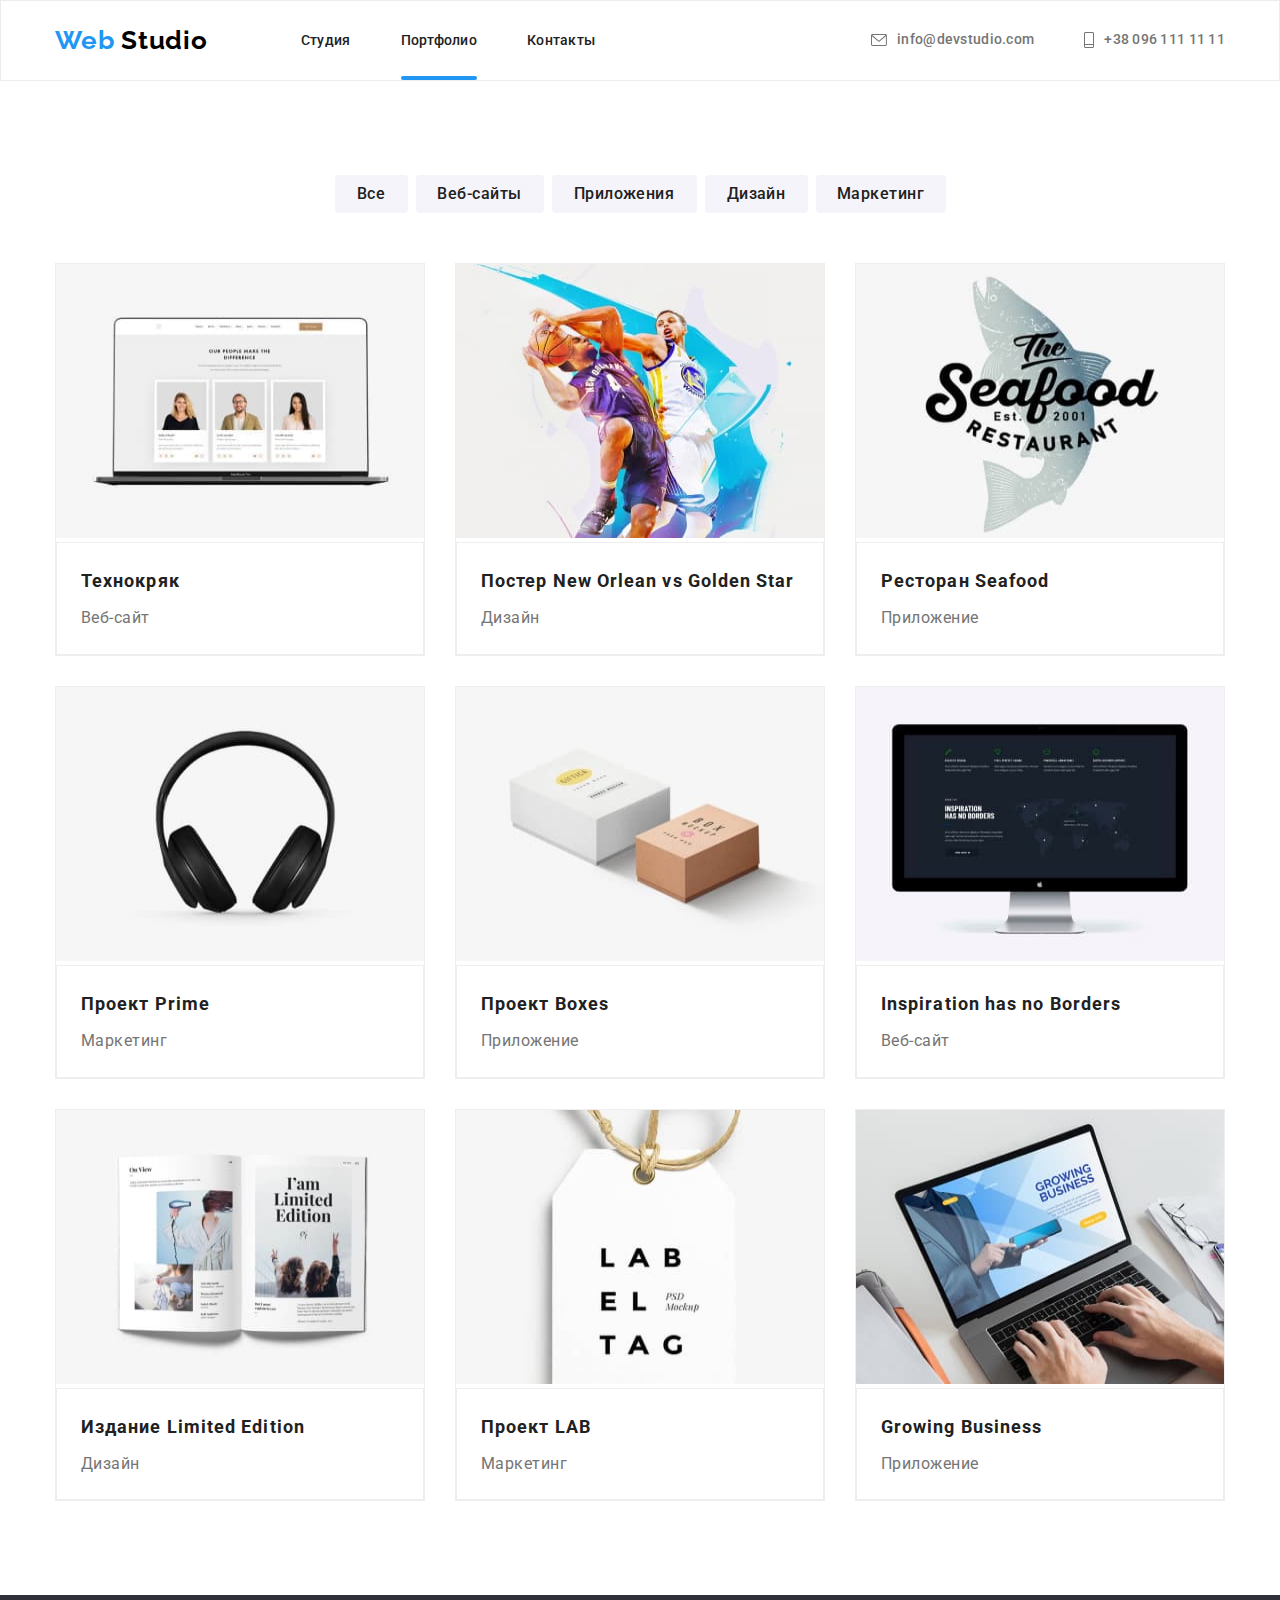
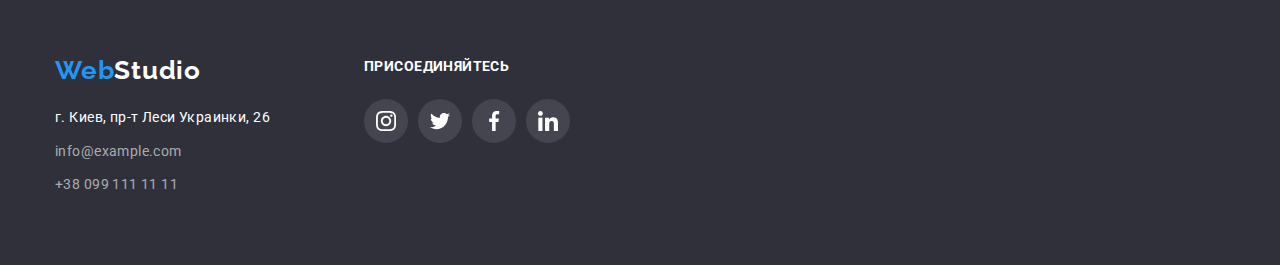
==== portfolio.html @ 7e15a4eb "work with sass" ====
<!DOCTYPE html>
<html lang="ru">

<head>
    <meta charset="UTF-8">
    <meta http-equiv="X-UA-Compatible" content="IE=edge">
    <meta name="viewport" content="width=device-width, initial-scale=1.0">
    <title>Document</title>
    <link rel="preconnect" href="https://fonts.googleapis.com">
    <link rel="preconnect" href="https://fonts.gstatic.com" crossorigin>
    <link
        href="https://fonts.googleapis.com/css2?family=Raleway:wght@700&family=Roboto:wght@400;500;700;900&display=swap"
        rel="stylesheet">
    <link rel="stylesheet" href="https://cdnjs.cloudflare.com/ajax/libs/modern-normalize/1.0.0/modern-normalize.min.css" />
        
    <link rel="stylesheet" href="./css/main.min.css">
    <link rel="stylesheet" href="./css/styles.css">
</head>

<body class="font">
    <header class="page-header page-header-portfolio">
        <div class="container page-header-container">
            <nav class="page-nav">
    
                <a class="link logo" href="index.html">Web <span class="logo-accent">Studio</span></a>
    
                <ul class="list menu ">
                    <li class="menu-item">
                        <a class="link menu-link" href="index.html">Студия</a>
                    </li>
                    <li class="menu-item">
                        <a class="link menu-link menu-link-hover" href="portfolio.html">Портфолио</a>
                    </li>
                    <li class="menu-item">
                        <a class="link menu-link" href="">Контакты</a>
                    </li>
                </ul>
    
            </nav>
    
            <ul class="list menu-address">
                <li class="menu-address-item">
                    <a class="link contact-item" href="mailto:info@devstudio.com"> <svg class="mail-icon" width="16"
                            height="12">
                            <use href="./images/sprite.svg#icon-envelope-hover"></use>
                        </svg> info@devstudio.com
    
                    </a>
                </li>
                <li>
                    <a class="link contact-item" href="tel:+380961111111"> <svg class="phone-icon" width="10" height="16">
                            <use href="./images/sprite.svg#icon-Vector"></use>
                        </svg>+38 096 111 11 11
    
                    </a>
                </li>
            </ul>
        </div>
    
    
    
    </header>
    <main>
        <section class="section-portfolio">
            <div class="container">
                <h1 hidden >Меню</h1>
                <ul class="list items-menu">
                
                    <li class="list-items-menu">
                        <button class="model-btn-portfolio button-portfolio-first" type="button">Все</button>
                    </li>
                    <li class="list-items-menu">
                        <button class="model-btn-portfolio button-portfolio-second" type="button">Веб-сайты</button>
                    </li>
                    <li class="list-items-menu">
                        <button class="model-btn-portfolio button-portfolio-third" type="button">Приложения</button>
                    </li>
                    <li class="list-items-menu">
                        <button class="model-btn-portfolio button-portfolio-forth" type="button">Дизайн</button>
                    </li>
                    <li class="list-items-menu">
                        <button class="model-btn-portfolio button-portfolio-fifth" type="button">Маркетинг</button>
                    </li>
                </ul>
                
                <h2 hidden>Все виды постеров</h2>
                <ul class="list items-menu-two">
                    <li class="items-menu-two-flex">
                        <a href="" class="items-menu-link-wrapper">
                            <div class="items-menu-flex-wrapper">
                                <img class="img-portfolio" src="./images/portfolio/poster-one.jpg" alt="ноутбук" width="370" height="274">
                                <p class="overlay">Ресурс пропонує комплексні пропозиції з різним рівнем функціоналу та сервісів. Все це дозволить
                                    відвідувачу отримати
                                    вичерпні відомості про компанію чи приватну особу.</p>
                            </div>
                        </a>
                        
                       
                        <div class="title-description">
                            <h3 class="title-item-portfolio" class="poster-title">Технокряк</h3>
                            <p class="description-poster">Веб-сайт</p>
                        </div>
                    </li>

                    <li class="items-menu-two-flex">
                        <a href="" class="items-menu-link-wrapper">
                            <div class="items-menu-flex-wrapper">
                                <img class="img-portfolio" src="./images/portfolio/poster-two.jpg" alt="два парня" width="370" height="274">
                                <p class="overlay">Ресурс пропонує комплексні пропозиції з різним рівнем функціоналу та сервісів. Все це дозволить
                                    відвідувачу отримати
                                    вичерпні відомості про компанію чи приватну особу.</p>
                            </div>
                        </a>
                        
                        <div class="title-description">
                            <h3 class="title-item-portfolio" class="poster-title" lang="en">Постер New Orlean vs Golden Star</h3>
                            <p class="description-poster">Дизайн</p>
                        </div>
                    </li>

                    <li class="items-menu-two-flex">
                        <a href="" class="items-menu-link-wrapper">
                            <div class="items-menu-flex-wrapper">
                                <img class="img-portfolio" src="./images/portfolio/poster-three.jpg" alt="логотип ресторана" width="370"
                                    height="274">
                                <p class="overlay">Ресурс пропонує комплексні пропозиції з різним рівнем функціоналу та сервісів. Все це дозволить
                                    відвідувачу отримати
                                    вичерпні відомості про компанію чи приватну особу.</p>
                            </div>
                        </a>
                        <div class="title-description">
                            <h3 class="title-item-portfolio" class="poster-title" lang="en">Ресторан Seafood</h3>
                            <p class="description-poster">Приложение</p>
                        </div>
                    </li>

                    <li class="items-menu-two-flex">
                        <a href="" class="items-menu-link-wrapper">
                            <div class="items-menu-flex-wrapper">
                                <img class="img-portfolio" src="./images/portfolio/poster-four.jpg" alt="наушники" width="370" height="274">
                                <p class="overlay">Ресурс пропонує комплексні пропозиції з різним рівнем функціоналу та сервісів. Все це дозволить
                                    відвідувачу отримати
                                    вичерпні відомості про компанію чи приватну особу.</p>
                            </div>
                        </a>
                        <div class="title-description">
                            <h3 class="title-item-portfolio" class="poster-title" lang="en">Проект Prime</h3>
                            <p class="description-poster">Маркетинг</p>
                        </div>
                    </li>

                    <li class="items-menu-two-flex">
                        <a href="" class="items-menu-link-wrapper">
                            <div class="items-menu-flex-wrapper">
                                <img class="img-portfolio" src="./images/portfolio/poster-five.jpg" alt="две коробки" width="370" height="274">
                                <p class="overlay">Ресурс пропонує комплексні пропозиції з різним рівнем функціоналу та сервісів. Все це дозволить
                                    відвідувачу отримати
                                    вичерпні відомості про компанію чи приватну особу.</p>
                            </div>
                        </a>
                        <div class="title-description">
                            <h3 class="title-item-portfolio" class="poster-title" lang="en">Проект Boxes</h3>
                            <p class="description-poster">Приложение</p>
                        </div>
                    </li>

                    <li class="items-menu-two-flex">
                        <a href="" class="items-menu-link-wrapper">
                            <div class="items-menu-flex-wrapper">
                                <img class="img-portfolio" src="./images/portfolio/poster-six.jpg" alt="компьютер" width="370" height="274">
                                <p class="overlay">Ресурс пропонує комплексні пропозиції з різним рівнем функціоналу та сервісів. Все це дозволить
                                    відвідувачу отримати
                                    вичерпні відомості про компанію чи приватну особу.</p>
                            </div>
                        </a>
                        <div class="title-description">
                            <h3 class="title-item-portfolio" class="poster-title" lang="en">Inspiration has no Borders</h3>
                            <p class="description-poster">Веб-сайт</p>
                        </div>
                    </li>

                    <li class="items-menu-two-flex">
                        <a href="" class="items-menu-link-wrapper">
                            <div class="items-menu-flex-wrapper">
                                <img class="img-portfolio" src="./images/portfolio/poster-seven.jpg" alt="журнал" width="370" height="274">
                                <p class="overlay">Ресурс пропонує комплексні пропозиції з різним рівнем функціоналу та сервісів. Все це дозволить
                                    відвідувачу отримати
                                    вичерпні відомості про компанію чи приватну особу.</p>
                            </div>
                        </a>
                        <div class="title-description">
                            <h3 class="title-item-portfolio" class="poster-title" lang="en">Издание Limited Edition</h3>
                            <p class="description-poster">Дизайн</p>
                        </div>
                    </li>

                    <li class="items-menu-two-flex">
                       <a href="" class="items-menu-link-wrapper">
                        <div class="items-menu-flex-wrapper">
                            <img class="img-portfolio" src="./images/portfolio/poster-eight.jpg" alt="бирка" width="370" height="274">
                            <p class="overlay">Ресурс пропонує комплексні пропозиції з різним рівнем функціоналу та сервісів. Все це дозволить
                                відвідувачу отримати вичерпні відомості про компанію чи приватну особу.</p>
                       </div>
                    </a>
                        <div class="title-description">
                            <h3 class="title-item-portfolio" class="poster-title" lang="en">Проект LAB</h3>
                            <p class="description-poster">Маркетинг</p>
                        </div>
                    </li>

                    <li class="items-menu-two-flex">
                        <a href="" class="items-menu-link-wrapper">
                            <div class="items-menu-flex-wrapper">
                                <img class="img-portfolio" src="./images/portfolio/poster-nine.jpg" alt="ноутбук на столе" width="370" height="274">
                                <p class="overlay">Ресурс пропонує комплексні пропозиції з різним рівнем функціоналу та сервісів. Все це дозволить
                                    відвідувачу отримати
                                    вичерпні відомості про компанію чи приватну особу.</p>
                            </div>
                        </a>
                        <div class="title-description">
                            <h3 class="title-item-portfolio" class="poster-title" lang="en">Growing Business</h3>
                            <p class="description-poster">Приложение</p>
                        </div>
                    </li>
                </ul>
            </div>
            
        </section>
        

        
    </main>
    <footer class="color">
        <div class="container container-footer">
            <div class="container-footer-list">
                <a class="link logo logo-footer" href="index.html">Web<span class="logo-accent-footer">Studio</span></a>
    
                <address>
                    <ul class="list">
    
                        <li class="list-footer">
                            <a class="link address" href="https://goo.gl/maps/79wJ6iFCeuB7EtHP7" target="_blank">г. Киев,
                                пр-т Леси
                                Украинки, 26</a>
                        </li>
                        <li class="list-footer">
                            <a class="link contact-phone-number" href="mailto:info@example.com">info@example.com</a>
                        </li>
                        <li class="list-footer">
                            <a class="link contact-phone-number" href="tel:+380991111111">+38 099 111 11 11</a>
                        </li>
                    </ul>
                </address>
            </div>
    
            <div class="container-footer-icons">
                <h3 class="footer-title">присоединяйтесь</h3>
                <ul class="footer-social-list list">
                    <li class="footer-social-item">
                        <a href="" class="footer-social-link">
                            <svg class="footer-social-icon" width="20" heith="20">
                                <use href="./images/sprite.svg#icon-instagram-2"></use>
                            </svg>
                        </a>
                    </li>
                    <li class="footer-social-item">
                        <a href="" class="footer-social-link">
                            <svg class="footer-social-icon" width="20" heith="20">
                                <use href="./images/sprite.svg#icon-twitter-1"></use>
                            </svg>
                        </a>
                    </li>
                    <li class="footer-social-item">
                        <a href="" class="footer-social-link">
                            <svg class="footer-social-icon" width="20" heith="20">
                                <use href="./images/sprite.svg#icon-facebook-1"></use>
                            </svg>
                        </a>
                    </li>
                    <li class="footer-social-item">
                        <a href="" class="footer-social-link">
                            <svg class="footer-social-icon" width="20" heith="20">
                                <use href="./images/sprite.svg#icon-linkedin-1"></use>
                            </svg>
                        </a>
                    </li>
                </ul>
            </div>
    
        </div>
    
    
    
    
    
    
    </footer>
    
</body>
</html>
---- css/main.min.css ----
.visually-hidden{position:absolute;width:1px;height:1px;margin:-1px;padding:0;overflow:hidden;border:0;clip:rect(0 0 0)}.list{list-style:none}.link{text-decoration:none}h1,h2,h3,h4,p{margin-top:0;margin-bottom:0}ul,ol{margin-bottom:0;margin-top:0;padding-left:0}button{cursor:pointer}.container{width:1200px;margin-left:auto;margin-right:auto;padding-left:15px;padding-right:15px}.model-btn{font-style:normal;font-weight:700;font-size:16px;line-height:30px;letter-spacing:0.06em;background:#2196F3;color:#FFFFFF;border-radius:4px;border:1px solid #2196F3;cursor:pointer;padding-left:32px;padding-right:32px;padding-top:10px;padding-bottom:10px;transition:background-color 250ms cubic-bezier(0.4, 0, 0.2, 1),color 250ms cubic-bezier(0.4, 0, 0.2, 1),box-shadow 0px 4px 4px rgba(0,0,0,0.15)}.model-btn:hover,.model-btn:focus{background-color:#188CE8;color:white;box-shadow:0px 4px 4px rgba(0,0,0,0.15);border-radius:4px}
/*# sourceMappingURL=main.min.css.map */
---- css/styles.css ----
/* header */

.font {
font-family: 'Roboto', sans-serif;
}

.page-header-container {
    display: flex;
    align-items: center;
    padding-top: 24px;
    padding-bottom: 24px;
}

.page-header-portfolio {
    border: 1px solid #ECECEC;
}

.page-nav {
    display: flex;
    align-items: center;
}

.menu {
    display: flex;
    align-items: center;
}

.menu-item:not(:last-child) {
    margin-right: 50px;
}



.logo {
    font-family: 'Raleway',sans-serif;
    font-style: normal;
    font-weight: 700;
    font-size: 26px;
    line-height: 1.19;
    letter-spacing: 0.03em;
    color: #2196F3;
    margin-right: 93px;
}

.logo-accent {
    
        font-style: normal;
        font-weight: 700;
        font-size: 26px;
        line-height: 1.19;
        letter-spacing: 0.03em;
        color: #000000;
}

.menu-link {
    position: relative;
        font-style: normal;
        font-weight: 500;
        font-size: 14px;
        line-height: 1.14;
        letter-spacing: 0.02em;
        color: #212121;
        transition: color 250ms cubic-bezier(0.4, 0, 0.2, 1);
        padding-top: 32px;
        padding-bottom: 32px;

}

.menu-link::after {
    position: absolute;
    opacity: 0;
    content: "";
    width: 100%;
    height: 4px;
    border-radius: 2px;
    bottom: 0;
    left: 0;
    background-color: #2196F3;
    transition: opacity 250ms cubic-bezier(0.4, 0, 0.2, 1);

}

.menu-link:hover,
.menu-link:focus {
    color: #2196F3;
}

.menu-link-hover::after {
    opacity: 1;
}



.contact-phone-number-header {
    
    font-family: 'Roboto';
        font-style: normal;
        font-weight: 500;
        font-size: 14px;
        line-height: 16px;
        letter-spacing: 0.02em;
        color: #757575;
}



.contact-item {
display: flex;
    align-items: center;
    font-style: normal;
    font-weight: 500;
    font-size: 14px;
    line-height: 1.14;
    letter-spacing: 0.02em;
    color: #757575;
    transition: color 250ms cubic-bezier(0.4, 0, 0.2, 1);
}

.contact-item:hover,
.contact-item:focus {
    color: #2196F3;
}

.menu-address {
    margin-left: auto;
    display: flex;
    align-items: center;  
 
}

.menu-address-item {
    display: flex;
}

.menu-address :not(:last-child) {
    margin-right: 50px;
}


.mail-icon {
    margin-right: 10px;
    fill: currentColor
}

.phone-icon {
    margin-right: 10px;
    fill: currentColor     
}

/* Modal window */

.backdrop {
    position: fixed;
    top: 0;
    left: 0;
    /* position: fixed;
    top: 50%;
    left: 50%; */
    z-index: 100;

    width: 100%;
    height: 100%;
    /* transform: translate(-50%, -50%); */
   

    background-color: rgba(0, 0, 0, 0.2);
    transition: opacity 250ms cubic-bezier(0.4, 0, 0.2, 1),
    visibility 250ms cubic-bezier(0.4, 0, 0.2, 1);
    
  
}

.backdrop.is-hidden {
    opacity: 0;
    pointer-events: none;
    visibility: hidden;
}

.modal {
    position: absolute;
    top: 50%;
    left: 50%;
    transform: translate(-50%, -50%);
    width: 528px;
    height: 581px;
    background-color: #FFFFFF;
    box-shadow: 0px 1px 3px rgba(0, 0, 0, 0.12), 0px 1px 1px rgba(0, 0, 0, 0.14), 0px 2px 1px rgba(0, 0, 0, 0.2);
    border-radius: 4px;
    padding: 40px;
}

.modal-close-btn {
    position: absolute;
    top: 8px;
    right: 8px;
    display: flex;
    justify-content: center;
    align-items: center;
    width: 30px;
    height: 30px;
    border-radius: 50%;
    background: transparent;
    border: 1px solid rgba(0, 0, 0, 0.1);
    padding: 0;
}



.modal-close-btn:hover .modal-close-btn-icon,
.modal-close-btn:focus .modal-close-btn-icon {
    fill: #2196F3;
}

.modal-close-btn-icon {
    transition: fill 250ms cubic-bezier(0.4, 0, 0.2, 1);
}

.modal-form {
    display: flex;
    flex-direction: column;
}

.modal-form-text {
    font-family: 'Roboto';
        font-style: normal;
        font-weight: 700;
        font-size: 20px;
        line-height: 1.1;
        text-align: center;
        letter-spacing: 0.03em;
        color: #212121;
        margin-bottom: 12px;
}

.modal-form-message {
    font-family: 'Roboto';
    font-style: normal;
    font-weight: 400;
    font-size: 12px;
    line-height: 1.1;
    letter-spacing: 0.01em;
    resize: none;
    width: 100%;
    height: 120px;
    padding-left: 16px;
    padding-top: 12px;
    border: 1px solid rgba(33, 33, 33, 0.2);
    border-radius: 4px;
    transition: opacity 250ms cubic-bezier(0.4, 0, 0.2, 1),
            visibility 250ms cubic-bezier(0.4, 0, 0.2, 1);
}

.modal-form-message:focus {
    outline: none;
    border-color: #2196F3;
}

.modal-form-message::placeholder {
    color: rgba(117, 117, 117, 0.5);
}

.modal-form-check-desc::before {
    display: block;
    width: 16px;
    height: 15px;
    content: "";
    /* background: #2196F3; */
    border-radius: 2px;
    cursor: pointer;
    margin-left: 12px;
    margin-right: 7px;
    outline: 1px solid rgba(33, 33, 33, 0.2);
        border-radius: 4px;
    
}

.modal-form-check:checked + .modal-form-check-desc::before {
    background-color:#2196F3;
    background-image: url(../images/icons/check.svg);
    background-repeat: no-repeat;
    background-position: center;
    background-size: 11px 8px;
    
}

.modal-form-check:focus + .modal-form-check-desc::before {
    outline: 1px solid rgba(33, 33, 33, 0.2);
    border-radius: 4px;
}
   

/* .visually-hidden {
    position: absolute;
    width: 1px;
    height: 1px;
    margin: -1px;
    padding: 0;
    overflow: hidden;
    border: 0;
    clip: rect(0 0 0);
} */

.modal-form-check-desc {
    display: flex;
    align-items: center;
    margin-bottom: 30px;

}


.modal-form-decs-policy {
    font-family: 'Roboto';
        font-style: normal;
        font-weight: 400;
        font-size: 14px;
        line-height: 24px;
        /* identical to box height, or 171% */
    
        letter-spacing: 0.03em;
    
        color: #757575;
}

.modal-form-desc-policy-link {
    font-family: 'Roboto';
        font-style: normal;
        font-weight: 400;
        font-size: 14px;
        line-height: 24px;
        /* identical to box height, or 171% */
    
        letter-spacing: 0.03em;
        color: #2196F3;
}

.modal-form-submit {
    width: 200px;
    height: 50px;
    font-family: 'Roboto';
    font-style: normal;
    font-weight: 700;
    font-size: 16px;
    line-height: 1.8;
    border: 0;
    background: #2196F3;
    box-shadow: 0px 4px 4px rgba(0, 0, 0, 0.15);
    border-radius: 4px;
    color: #FFFFFF;
}

.modal-form-input-desc {
    display: block;
    font-family: 'Roboto';
    font-style: normal;
    font-weight: 400;
    font-size: 12px;
    line-height: 1.1;
    letter-spacing: 0.01em;
    color: #757575;
    margin-bottom: 4px;
}

.modal-form-input {
    width: 100%;
    height: 40px;
    border: 1px solid rgba(33, 33, 33, 0.2);
    border-radius: 4px;
    padding: 14px;
    padding-left: 42px;
    color: #000000;
    transition: opacity 250ms cubic-bezier(0.4, 0, 0.2, 1),
            visibility 250ms cubic-bezier(0.4, 0, 0.2, 1);
    

}

.modal-form-input:focus {
    outline: none;
    border-color: #2196F3;
}

.modal-form-input-wrapper {
    display: block;
    position: relative;
}

.modal-form-icon {
    position: absolute;
    top: 50%;
    left: 12px;
    transform: translateY(-50%);
    fill: #212121;
}

.modal-form-input:focus + .modal-form-icon {
    fill: #2196F3;
    
}



.modal-form-field {
    margin-bottom: 10px;
}

.modal-form-submit {
    align-self: center;
    font-style: normal;
        font-weight: 700;
        font-size: 16px;
        line-height: 30px;
        letter-spacing: 0.06em;
        background: #2196F3;
    
        color: #FFFFFF;
        border-radius: 4px;
        border: 1px solid #2196F3;
        cursor: pointer;
        padding-left: 32px;
        padding-right: 32px;
        padding-top: 10px;
        padding-bottom: 10px;
        transition: background-color 250ms cubic-bezier(0.4, 0, 0.2, 1), color 250ms cubic-bezier(0.4, 0, 0.2, 1), box-shadow 0px 4px 4px rgba(0, 0, 0, 0.15);
}

.modal-form-submit:hover,
.modal-form-submit:focus {
    background-color: #188CE8;
    color: white;
    box-shadow: 0px 4px 4px rgba(0, 0, 0, 0.15);
    border-radius: 4px;
}



/* hero */

.hero-backgroung-color {
    background-color: #C4C4C4;
    padding-top: 200px;
    padding-bottom: 200px;
    max-width: 1600px;
    height: 600px;
    margin-left: auto;
    margin-right: auto;
    background-position: center;
    background-size: cover;
    background-image:linear-gradient(rgba(47, 48, 58, 0.4), rgba(47, 48, 58, 0.4)),
     url(../images/background/background-img.jpg);

    
   
}

.hero {
    text-align: center;
}

/* .model-btn {
    
        font-style: normal;
        font-weight: 700;
        font-size: 16px;
        line-height: 30px;
        letter-spacing: 0.06em;
        background: #2196F3;
    
        color: #FFFFFF;
        border-radius: 4px;
        border: 1px solid #2196F3;
        cursor: pointer;
        padding-left: 32px;
        padding-right: 32px;
        padding-top: 10px;
        padding-bottom: 10px;
        transition: background-color 250ms cubic-bezier(0.4, 0, 0.2, 1), color 250ms cubic-bezier(0.4, 0, 0.2, 1), box-shadow 0px 4px 4px rgba(0, 0, 0, 0.15);
        
    
       
}

.model-btn:hover,
.model-btn:focus {
background-color: #188CE8;
color: white;
box-shadow: 0px 4px 4px rgba(0, 0, 0, 0.15);
border-radius: 4px;

} */

.hero-title {
    
        font-style: normal;
        font-weight: 900;
        font-size: 44px;
        line-height: 1.36;
        /* or 136% */
    
        text-align: center;
        letter-spacing: 0.06em;
        text-transform: uppercase;
    
        color: #FFFFFF;
        width: 696px;
        height: 120px;
        margin-left: auto;
    
        margin-right: auto;
        margin-bottom: 30px;

}

/* section-one */

.advantages-section {
    padding-top: 94px;
    padding-bottom: 94px;
}

.advantages-title {
    
        font-style: normal;
        font-weight: 700;
        font-size: 14px;
        line-height: 1.14;
        letter-spacing: 0.03em;
        text-transform: uppercase;
    
        color: #212121;
        margin-bottom: 10px;
        
       
}

.advantages-text {
    
        font-style: normal;
        font-weight: 400;
        font-size: 14px;
        line-height: 1.71;
        /* or 171% */
    
        letter-spacing: 0.03em;
    
        color: #757575;
}

.advantages-main-list {
    display: flex;
    justify-content: space-between;

}

.advantages-list::before {
    
    justify-content: space-between;
    width: 270px;
    content: " ";
    display: block;
    background-color: #F5F4FA;
        ;
    height: 120px;
    background-repeat: no-repeat;
    background-position: center;
    margin-bottom: 30px;
    
    
     
}


.advantages-list:not(:last-child) {
    margin-right: 30px;
}

.icon-network::before {
    background-image: url(../images/icons/icon-network.svg);
    
}

.icon-clock::before {
    background-image: url(../images/icons/icon-clock.svg);
}

.icon-notebook::before {
    background-image: url(../images/icons/icon-notebook.svg);
}

.icon-astronaut::before {
    background-image: url(../images/icons/icon-astronaut.svg);
}



/* section-two */

.duties-section {
    padding-top: 0px;
    padding-bottom: 94px;
    
}

.section-main-title {

    font-style: normal;
    font-weight: 700;
    font-size: 36px;
    line-height: 1.16;
    text-align: center;
    letter-spacing: 0.03em;
    margin-bottom: 50px;

    color: #212121;
}

.duties-list {
    display: flex;
    justify-content: space-between;
}



.what-we-do {
    position: relative;
}


.what-we-do-overlay {
    position: absolute;
    bottom: 0%;
    display: flex;
    justify-content: center;
    align-items: center;
    /* padding-top: 27px;
    padding-left: 95px; */
    width: 370px;
    height: 70px;
    background-color: rgba(47, 48, 58, 0.8);
    font-size: 14px;
    line-height: 1.14;
    color: #FFFFFF;
    text-transform: uppercase;
    font-weight: 700;
}


/* section-three */

.team-section {
    background-color: #F5F4FA;
    padding-top: 94px;
    padding-bottom: 94px;
   
}

.team-title {
    
        font-style: normal;
        font-weight: 500;
        font-size: 16px;
        line-height: 1.18;
        /* identical to box height */
    
        text-align: center;
        letter-spacing: 0.03em;
    
        color: #212121;
        margin-bottom: 10px;
}

.job-title {
    
        font-style: normal;
        font-weight: 400;
        font-size: 16px;
        line-height: 1.18;
        /* identical to box height */
    
        text-align: center;
        letter-spacing: 0.03em;
    
        color: #757575;
        margin-bottom: 16px;
}

.team-list {
    display: flex;
    justify-content: space-between;
}

.team-description {
    padding-top: 30px;
    padding-bottom: 30px;
}

.team-list-shadow {
    box-shadow: 0px 1px 3px rgba(0, 0, 0, 0.12), 0px 1px 1px rgba(0, 0, 0, 0.14), 0px 2px 1px rgba(0, 0, 0, 0.2);
        border-radius: 0px 0px 4px 4px;
        background: #FFFFFF;
}

.social-list {
    display: flex;
    justify-content: center;
    gap: 10px;
}

.social-list-link {
    display: flex;
    justify-content: center;
    align-items: center;
    width: 44px;
    height: 44px;
    border-radius: 50%;
    background-color: #FFFFFF;
    transition: background-color 250ms cubic-bezier(0.4, 0, 0.2, 1);
}

.social-list-link:hover,
.social-list-link:focus {
    background-color: #2196F3;
}

.social-list-icon {
    fill: #AFB1B8;
}

.social-list-link:hover .social-list-icon,
.social-list-link:focus .social-list-icon {
    fill: #FFFFFF;
    
}



/* clients */

.clients-section {
    background-color: #FFFFFF;
    padding-top: 94px;
    padding-bottom: 94px;
}

.clients-list {
    display: flex;
    justify-content: center;
    gap: 30px;
}

.clients-list-link {
    display: flex;
    content: " ";
    justify-content: center;
    align-items: center;

    width: 170px;
    height: 92px;
    border: 1px solid #AFB1B8;
    border-radius: 4px;
    transition: border-color 250ms cubic-bezier(0.4, 0, 0.2, 1);

}

.clients-list-icon {
    fill: #AFB1B8;
    transition: fill 250ms cubic-bezier(0.4, 0, 0.2, 1);
}

.clients-list-link:hover,
.clients-list-link:focus {
    border-color: #2196F3;
}

 .clients-list-link:hover .clients-list-icon,
 .clients-list-link:focus .clients-list-icon {
    fill: #2196F3;
}





/* footer */

.address {

    font-style: normal;
    font-weight: 400;
    font-size: 14px;
    line-height: 1.71;
    /* or 171% */

    letter-spacing: 0.03em;

    color: #FFFFFF;
    
}

.footer-title {
    font-family: 'Roboto';
        font-style: normal;
        font-weight: 700;
        font-size: 14px;
        line-height: 1.71;
        letter-spacing: 0.03em;
        text-transform: uppercase;
        margin-bottom: 20px;
    
        color: #FFFFFF;
}

.container-footer-list {
    
    margin-right: 70px;
    /* padding-top: 60px;
    padding-bottom: 60px; */

}

.container-footer {
    display: flex;
}


.container-footer-icons {
  /* padding-top: 72px; 
  padding-bottom: 100px;  */

}

.footer-social-list {
    display: flex;
    justify-content: left;
    gap: 10px;
}

.footer-social-link {
    display: flex;
    justify-content: center;
    align-items: center;
    width: 44px;
    height: 44px;
    border-radius: 50%;
    background-color: rgba(255, 255, 255, 0.1);
    transition: background-color 250ms cubic-bezier(0.4, 0, 0.2, 1);
}

.footer-social-icon {
    fill: #FFFFFF;
}

.footer-social-link:hover,
.footer-social-link:focus {
    background-color: #2196F3;
}







/* портфолио */

.header-portfolio {
    margin-bottom: 0;
    border: 1px solid #ECECEC;
}

.items-menu {
    display: flex;
    justify-content: center;
    margin-bottom: 50px;


}

.list-items-menu:not(:last-child) {
    margin-right: 8px;
}
.list-items-menu {
    margin-left: 0;
    margin-right: 0;
   
}


.section-portfolio {
    padding-top: 94px;
    padding-bottom: 94px;

    margin-left: auto;
    margin-right: auto;
}

.items-menu-two {
    display: flex;
    flex-wrap: wrap;
    gap: 30px;
    

    
}

.items-menu-two-flex:nth-child(3n) {
   margin-right: 0;
    
} 



.items-menu-two-flex {
    display: block;
    width: 370px;
    border: 1px solid #EEEEEE;
    background: #FFFFFF;
    flex-basis: calc((100% - 60px) / 3);
    transition: box-shadow 250ms cubic-bezier(0.4, 0, 0.2, 1);
   
}

.items-menu-two-flex:hover,
.items-menu-two-flex:focus {
    box-shadow: 0px 1px 1px rgba(0, 0, 0, 0.12), 0px 4px 4px rgba(0, 0, 0, 0.06),
            1px 4px 6px rgba(0, 0, 0, 0.16);
}

.items-menu-link-wrapper:hover .overlay,
.items-menu-link-wrapper:focus .overlay {
    transform: translate(0, 0);
}

.overlay {
    position: absolute;
    top: 0;
    left: 0;
    width: 100%;
    overflow: auto;
    transform: translate(0, 100%);
    transition: transform 250ms cubic-bezier(0.4, 0, 0.2, 1);
    background-color:rgba(33, 150, 243, 0.9);
    font-family: 'Roboto';
        font-style: normal;
        font-weight: 400;
        font-size: 18px;
        line-height: 1.5;
        /* or 156% */
    
        letter-spacing: 0.03em;
    
        color: #FFFFFF;
        padding-left: 24px;
        padding-right: 24px;
        padding-top: 63px;
        padding-bottom: 63px;
}

.items-menu-flex-wrapper {
    position: relative;
    overflow: hidden;
}


.poster-title {

    font-family: 'Roboto';
        font-style: normal;
        font-weight: 700;
        font-size: 18px;
        line-height: 2;
        /* identical to box height, or 200% */
    
        letter-spacing: 0.06em;
    
        color: #212121;
}

.description-poster {

    font-family: 'Roboto';
        font-style: normal;
        font-weight: 400;
        font-size: 16px;
        line-height: 1.9;
        /* identical to box height, or 188% */
    
        letter-spacing: 0.03em;
        /* margin-bottom: 20px; */
    
        color: #757575;
        
}

.model-btn-portfolio {
    font-family: 'Roboto';
        font-style: normal;
        font-weight: 500;
        font-size: 16px;
        line-height: 1.62;
        /* identical to box height, or 162% */
    
        text-align: center;
        letter-spacing: 0.03em;
    
        color: #212121;;
        border-radius: 4px;
        border-color: #F5F4FA;
    transition: background-color 250ms cubic-bezier(0.4, 0, 0.2, 1),
        color 250ms cubic-bezier(0.4, 0, 0.2, 1),
        box-shadow 250ms cubic-bezier(0.4, 0, 0.2, 1);
}

.button-portfolio-first {
    width: 73px;
    height: 38px;
    background: #F5F4FA;
    border: 0px;
     /* box-shadow: 0px 3px 1px rgba(0, 0, 0, 0.1), 0px 1px 2px rgba(0, 0, 0, 0.08), 0px 2px 2px rgba(0, 0, 0, 0.12); */
     border-radius: 4px;
    
}

.button-portfolio-second {
    width: 128px;
    height: 38px;
    background: #F5F4FA;
    border-radius: 4px;
    border: 0px;
}

.button-portfolio-third {
    width: 145px;
    height: 38px;
    background: #F5F4FA;
    border-radius: 4px;
    border: 0px;
}

.button-portfolio-forth {
    width: 103px;
    height: 38px;
    background: #F5F4FA;
    border-radius: 4px;
    border: 0px;
}

.button-portfolio-fifth {
    width: 130px;
    height: 38px;
    background: #F5F4FA;
    border-radius: 4px;
    border: 0px;
}

.model-btn-portfolio:hover,
.model-btn-portfolio:focus {
    background-color: #2196F3;
    color: #FFFFFF;
    box-shadow: 0px 3px 1px rgba(0, 0, 0, 0.1), 0px 1px 2px rgba(0, 0, 0, 0.08), 0px 2px 2px rgba(0, 0, 0, 0.12);
}
    


.color {
    background-color: #2F303A;
    padding-top: 60px;
    padding-bottom: 60px;
   
}

/* .img-portfolio {
    flex-basis: auto;
    /* margin-bottom: 20px; */


.title-item-portfolio {
    font-family: 'Roboto';
        font-style: normal;
        font-weight: 700;
        font-size: 18px;
        line-height: 2;
        /* identical to box height, or 200% */
    
        letter-spacing: 0.06em;
        margin-bottom: 4px;
    
        color: #212121;
    
}

.title-description {
    padding-left: 24px;
    padding-right: 24px;
    padding-top: 20px;
    padding-bottom: 20px;
    border: 1px solid #EEEEEE;
    
   
}


.logo-accent-footer {
    color: #FFFFFF;
    font-style: normal;
        font-weight: 700;
        font-size: 26px;
        line-height: 1.19;
        
    
        letter-spacing: 0.03em;
}



.list-footer {
    margin-bottom: 9px;



}

.logo-footer {
    margin-bottom: 20px;
    display: flex;
}

.footer-social-link {
    transition: background-color 250ms cubic-bezier(0.4, 0, 0.2, 1);
}


.contact-phone-number {
    font-family: 'Roboto';
        font-style: normal;
        font-weight: 400;
        font-size: 14px;
        line-height: 24px;
        /* or 171% */
    
        letter-spacing: 0.03em;
    
        color: rgba(255, 255, 255, 0.6);
}
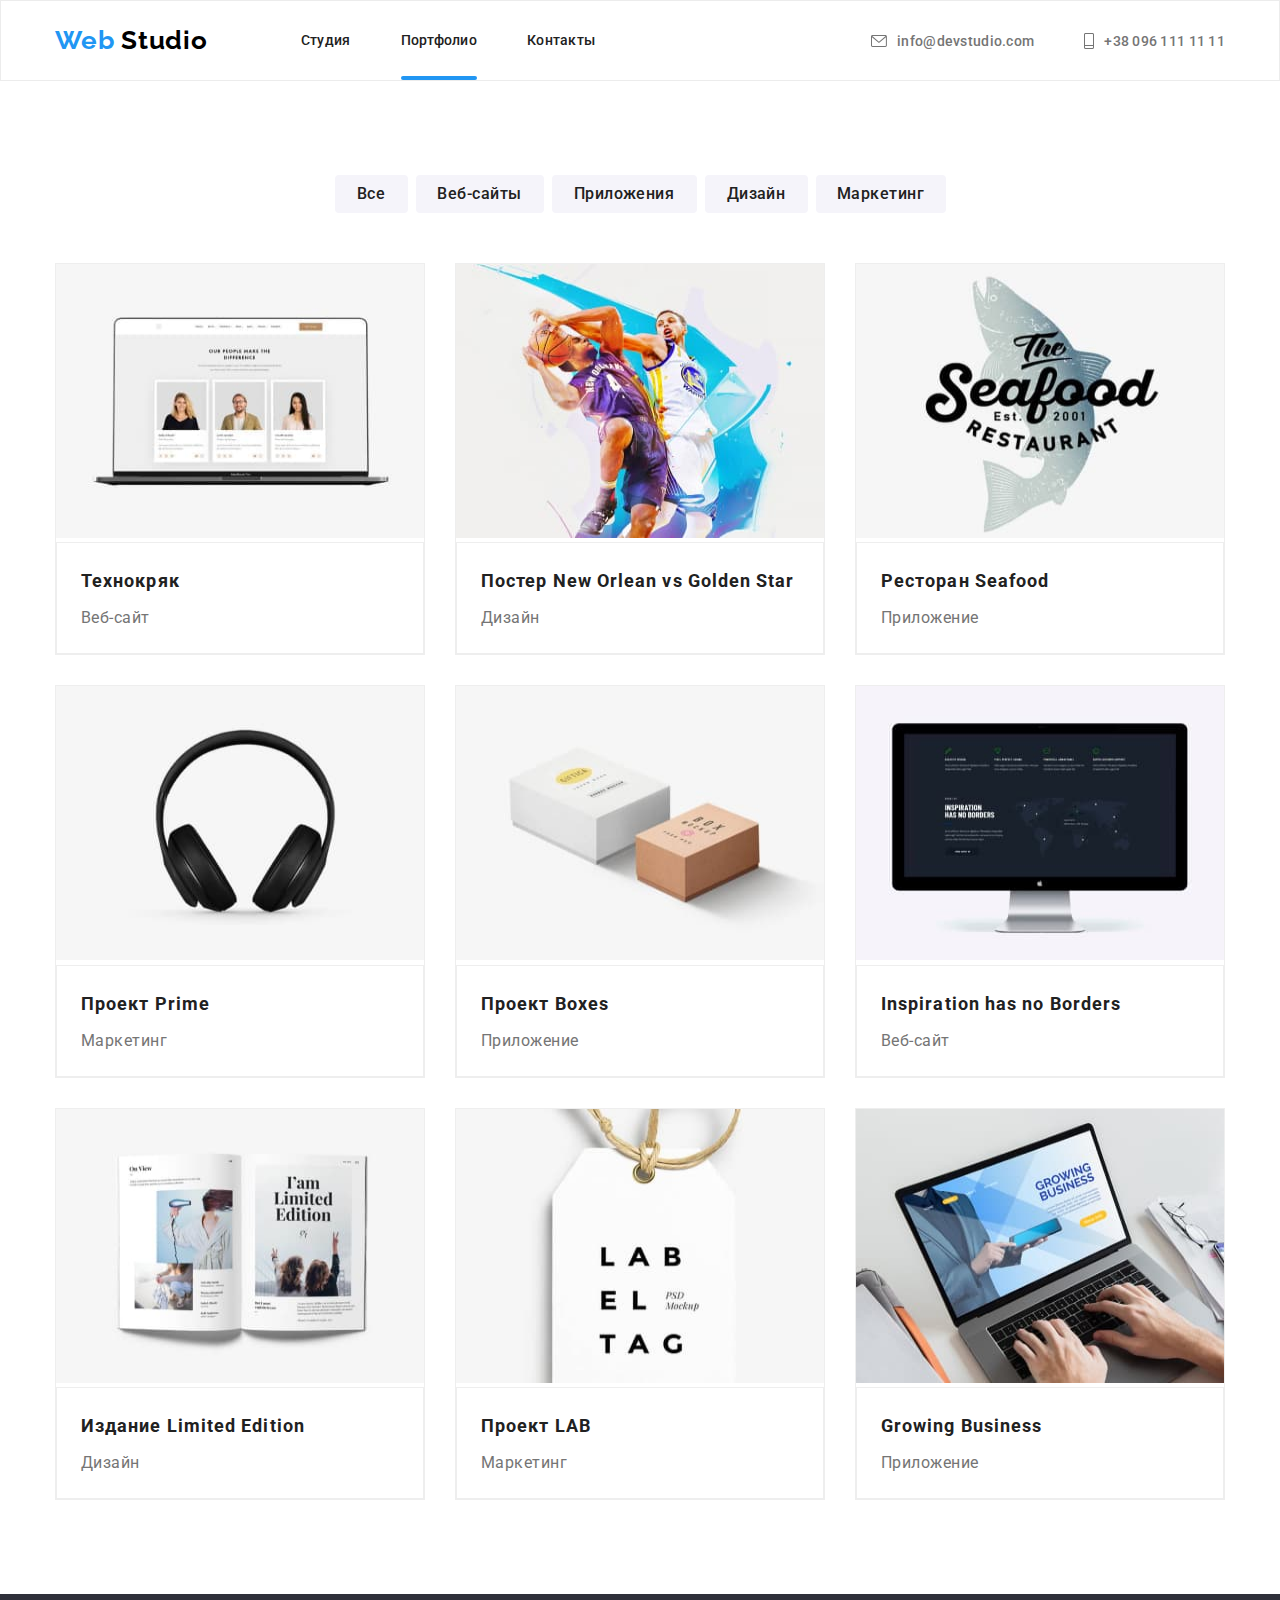
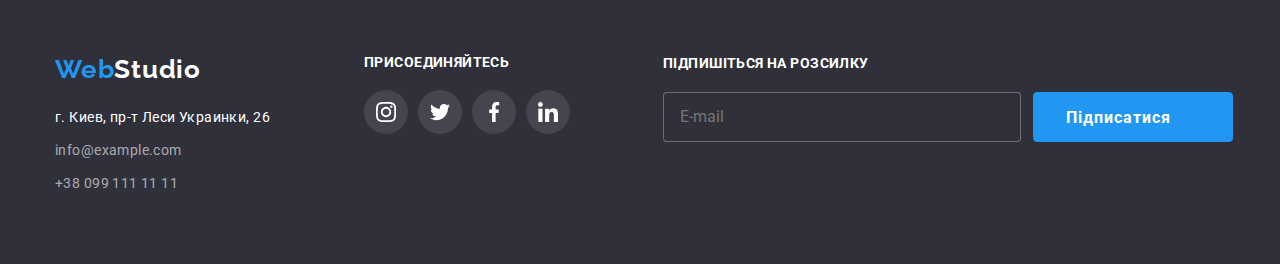
==== commit 8eaef4b3: "final-version" ====
--- a/portfolio.html
+++ b/portfolio.html
@@ -14,7 +14,6 @@
     <link rel="stylesheet" href="https://cdnjs.cloudflare.com/ajax/libs/modern-normalize/1.0.0/modern-normalize.min.css" />
         
     <link rel="stylesheet" href="./css/main.min.css">
-    <link rel="stylesheet" href="./css/styles.css">
 </head>
 
 <body class="font">
@@ -25,22 +24,22 @@
                 <a class="link logo" href="index.html">Web <span class="logo-accent">Studio</span></a>
     
                 <ul class="list menu ">
-                    <li class="menu-item">
-                        <a class="link menu-link" href="index.html">Студия</a>
-                    </li>
-                    <li class="menu-item">
-                        <a class="link menu-link menu-link-hover" href="portfolio.html">Портфолио</a>
-                    </li>
-                    <li class="menu-item">
-                        <a class="link menu-link" href="">Контакты</a>
+                    <li class="menu__item">
+                        <a class="link menu__link" href="index.html">Студия</a>
+                    </li>
+                    <li class="menu__item">
+                        <a class="link menu__link menu__link_hover" href="portfolio.html">Портфолио</a>
+                    </li>
+                    <li class="menu__item">
+                        <a class="link menu__link" href="">Контакты</a>
                     </li>
                 </ul>
     
             </nav>
     
             <ul class="list menu-address">
-                <li class="menu-address-item">
-                    <a class="link contact-item" href="mailto:info@devstudio.com"> <svg class="mail-icon" width="16"
+                <li class="menu-address__item">
+                    <a class="link menu-address__link" href="mailto:info@devstudio.com"> <svg class="mail-icon" width="16"
                             height="12">
                             <use href="./images/sprite.svg#icon-envelope-hover"></use>
                         </svg> info@devstudio.com
@@ -48,7 +47,7 @@
                     </a>
                 </li>
                 <li>
-                    <a class="link contact-item" href="tel:+380961111111"> <svg class="phone-icon" width="10" height="16">
+                    <a class="link menu-address__link" href="tel:+380961111111"> <svg class="phone-icon" width="10" height="16">
                             <use href="./images/sprite.svg#icon-Vector"></use>
                         </svg>+38 096 111 11 11
     
@@ -61,34 +60,34 @@
     
     </header>
     <main>
-        <section class="section-portfolio">
+        <section class="page-portfolio">
             <div class="container">
                 <h1 hidden >Меню</h1>
-                <ul class="list items-menu">
+                <ul class="list portfolio-list">
                 
-                    <li class="list-items-menu">
-                        <button class="model-btn-portfolio button-portfolio-first" type="button">Все</button>
-                    </li>
-                    <li class="list-items-menu">
-                        <button class="model-btn-portfolio button-portfolio-second" type="button">Веб-сайты</button>
-                    </li>
-                    <li class="list-items-menu">
-                        <button class="model-btn-portfolio button-portfolio-third" type="button">Приложения</button>
-                    </li>
-                    <li class="list-items-menu">
-                        <button class="model-btn-portfolio button-portfolio-forth" type="button">Дизайн</button>
-                    </li>
-                    <li class="list-items-menu">
-                        <button class="model-btn-portfolio button-portfolio-fifth" type="button">Маркетинг</button>
+                    <li class="portfolio-list__item">
+                        <button class="portfolio-list__btn button-portfolio-first" type="button">Все</button>
+                    </li>
+                    <li class="portfolio-list__item">
+                        <button class="portfolio-list__btn button-portfolio-second" type="button">Веб-сайты</button>
+                    </li>
+                    <li class="portfolio-list__item">
+                        <button class="portfolio-list__btn button-portfolio-third" type="button">Приложения</button>
+                    </li>
+                    <li class="portfolio-list__item">
+                        <button class="portfolio-list__btn button-portfolio-forth" type="button">Дизайн</button>
+                    </li>
+                    <li class="portfolio-list__item">
+                        <button class="portfolio-list__btn button-portfolio-fifth" type="button">Маркетинг</button>
                     </li>
                 </ul>
                 
                 <h2 hidden>Все виды постеров</h2>
-                <ul class="list items-menu-two">
-                    <li class="items-menu-two-flex">
-                        <a href="" class="items-menu-link-wrapper">
-                            <div class="items-menu-flex-wrapper">
-                                <img class="img-portfolio" src="./images/portfolio/poster-one.jpg" alt="ноутбук" width="370" height="274">
+                <ul class="list portfolio-secondary-list">
+                    <li class="portfolio-secondary-list__item">
+                        <a href="" class="portfolio-secondary-list__link">
+                            <div class="items-menu-flex-wrapper">
+                                <img src="./images/portfolio/poster-one.jpg" alt="ноутбук" width="370" height="274">
                                 <p class="overlay">Ресурс пропонує комплексні пропозиції з різним рівнем функціоналу та сервісів. Все це дозволить
                                     відвідувачу отримати
                                     вичерпні відомості про компанію чи приватну особу.</p>
@@ -97,15 +96,15 @@
                         
                        
                         <div class="title-description">
-                            <h3 class="title-item-portfolio" class="poster-title">Технокряк</h3>
-                            <p class="description-poster">Веб-сайт</p>
-                        </div>
-                    </li>
-
-                    <li class="items-menu-two-flex">
-                        <a href="" class="items-menu-link-wrapper">
-                            <div class="items-menu-flex-wrapper">
-                                <img class="img-portfolio" src="./images/portfolio/poster-two.jpg" alt="два парня" width="370" height="274">
+                            <h3 class="portfolio-secondary-list__title" class="poster-title">Технокряк</h3>
+                            <p class="portfolio-secondary-list__desc">Веб-сайт</p>
+                        </div>
+                    </li>
+
+                    <li class="portfolio-secondary-list__item">
+                        <a href="" class="portfolio-secondary-list__link">
+                            <div class="items-menu-flex-wrapper">
+                                <img src="./images/portfolio/poster-two.jpg" alt="два парня" width="370" height="274">
                                 <p class="overlay">Ресурс пропонує комплексні пропозиції з різним рівнем функціоналу та сервісів. Все це дозволить
                                     відвідувачу отримати
                                     вичерпні відомості про компанію чи приватну особу.</p>
@@ -113,15 +112,15 @@
                         </a>
                         
                         <div class="title-description">
-                            <h3 class="title-item-portfolio" class="poster-title" lang="en">Постер New Orlean vs Golden Star</h3>
-                            <p class="description-poster">Дизайн</p>
-                        </div>
-                    </li>
-
-                    <li class="items-menu-two-flex">
-                        <a href="" class="items-menu-link-wrapper">
-                            <div class="items-menu-flex-wrapper">
-                                <img class="img-portfolio" src="./images/portfolio/poster-three.jpg" alt="логотип ресторана" width="370"
+                            <h3 class="portfolio-secondary-list__title" class="poster-title" lang="en">Постер New Orlean vs Golden Star</h3>
+                            <p class="portfolio-secondary-list__desc">Дизайн</p>
+                        </div>
+                    </li>
+
+                    <li class="portfolio-secondary-list__item">
+                        <a href="" class="portfolio-secondary-list__link">
+                            <div class="items-menu-flex-wrapper">
+                                <img src="./images/portfolio/poster-three.jpg" alt="логотип ресторана" width="370"
                                     height="274">
                                 <p class="overlay">Ресурс пропонує комплексні пропозиції з різним рівнем функціоналу та сервісів. Все це дозволить
                                     відвідувачу отримати
@@ -129,97 +128,97 @@
                             </div>
                         </a>
                         <div class="title-description">
-                            <h3 class="title-item-portfolio" class="poster-title" lang="en">Ресторан Seafood</h3>
-                            <p class="description-poster">Приложение</p>
-                        </div>
-                    </li>
-
-                    <li class="items-menu-two-flex">
-                        <a href="" class="items-menu-link-wrapper">
-                            <div class="items-menu-flex-wrapper">
-                                <img class="img-portfolio" src="./images/portfolio/poster-four.jpg" alt="наушники" width="370" height="274">
-                                <p class="overlay">Ресурс пропонує комплексні пропозиції з різним рівнем функціоналу та сервісів. Все це дозволить
-                                    відвідувачу отримати
-                                    вичерпні відомості про компанію чи приватну особу.</p>
-                            </div>
-                        </a>
-                        <div class="title-description">
-                            <h3 class="title-item-portfolio" class="poster-title" lang="en">Проект Prime</h3>
-                            <p class="description-poster">Маркетинг</p>
-                        </div>
-                    </li>
-
-                    <li class="items-menu-two-flex">
-                        <a href="" class="items-menu-link-wrapper">
-                            <div class="items-menu-flex-wrapper">
-                                <img class="img-portfolio" src="./images/portfolio/poster-five.jpg" alt="две коробки" width="370" height="274">
-                                <p class="overlay">Ресурс пропонує комплексні пропозиції з різним рівнем функціоналу та сервісів. Все це дозволить
-                                    відвідувачу отримати
-                                    вичерпні відомості про компанію чи приватну особу.</p>
-                            </div>
-                        </a>
-                        <div class="title-description">
-                            <h3 class="title-item-portfolio" class="poster-title" lang="en">Проект Boxes</h3>
-                            <p class="description-poster">Приложение</p>
-                        </div>
-                    </li>
-
-                    <li class="items-menu-two-flex">
-                        <a href="" class="items-menu-link-wrapper">
-                            <div class="items-menu-flex-wrapper">
-                                <img class="img-portfolio" src="./images/portfolio/poster-six.jpg" alt="компьютер" width="370" height="274">
-                                <p class="overlay">Ресурс пропонує комплексні пропозиції з різним рівнем функціоналу та сервісів. Все це дозволить
-                                    відвідувачу отримати
-                                    вичерпні відомості про компанію чи приватну особу.</p>
-                            </div>
-                        </a>
-                        <div class="title-description">
-                            <h3 class="title-item-portfolio" class="poster-title" lang="en">Inspiration has no Borders</h3>
-                            <p class="description-poster">Веб-сайт</p>
-                        </div>
-                    </li>
-
-                    <li class="items-menu-two-flex">
-                        <a href="" class="items-menu-link-wrapper">
-                            <div class="items-menu-flex-wrapper">
-                                <img class="img-portfolio" src="./images/portfolio/poster-seven.jpg" alt="журнал" width="370" height="274">
-                                <p class="overlay">Ресурс пропонує комплексні пропозиції з різним рівнем функціоналу та сервісів. Все це дозволить
-                                    відвідувачу отримати
-                                    вичерпні відомості про компанію чи приватну особу.</p>
-                            </div>
-                        </a>
-                        <div class="title-description">
-                            <h3 class="title-item-portfolio" class="poster-title" lang="en">Издание Limited Edition</h3>
-                            <p class="description-poster">Дизайн</p>
-                        </div>
-                    </li>
-
-                    <li class="items-menu-two-flex">
-                       <a href="" class="items-menu-link-wrapper">
+                            <h3 class="portfolio-secondary-list__title" class="poster-title" lang="en">Ресторан Seafood</h3>
+                            <p class="portfolio-secondary-list__desc">Приложение</p>
+                        </div>
+                    </li>
+
+                    <li class="portfolio-secondary-list__item">
+                        <a href="" class="portfolio-secondary-list__link">
+                            <div class="items-menu-flex-wrapper">
+                                <img src="./images/portfolio/poster-four.jpg" alt="наушники" width="370" height="274">
+                                <p class="overlay">Ресурс пропонує комплексні пропозиції з різним рівнем функціоналу та сервісів. Все це дозволить
+                                    відвідувачу отримати
+                                    вичерпні відомості про компанію чи приватну особу.</p>
+                            </div>
+                        </a>
+                        <div class="title-description">
+                            <h3 class="portfolio-secondary-list__title" class="poster-title" lang="en">Проект Prime</h3>
+                            <p class="portfolio-secondary-list__desc">Маркетинг</p>
+                        </div>
+                    </li>
+
+                    <li class="portfolio-secondary-list__item">
+                        <a href="" class="portfolio-secondary-list__link">
+                            <div class="items-menu-flex-wrapper">
+                                <img src="./images/portfolio/poster-five.jpg" alt="две коробки" width="370" height="274">
+                                <p class="overlay">Ресурс пропонує комплексні пропозиції з різним рівнем функціоналу та сервісів. Все це дозволить
+                                    відвідувачу отримати
+                                    вичерпні відомості про компанію чи приватну особу.</p>
+                            </div>
+                        </a>
+                        <div class="title-description">
+                            <h3 class="portfolio-secondary-list__title" class="poster-title" lang="en">Проект Boxes</h3>
+                            <p class="portfolio-secondary-list__desc">Приложение</p>
+                        </div>
+                    </li>
+
+                    <li class="portfolio-secondary-list__item">
+                        <a href="" class="portfolio-secondary-list__link">
+                            <div class="items-menu-flex-wrapper">
+                                <img src="./images/portfolio/poster-six.jpg" alt="компьютер" width="370" height="274">
+                                <p class="overlay">Ресурс пропонує комплексні пропозиції з різним рівнем функціоналу та сервісів. Все це дозволить
+                                    відвідувачу отримати
+                                    вичерпні відомості про компанію чи приватну особу.</p>
+                            </div>
+                        </a>
+                        <div class="title-description">
+                            <h3 class="portfolio-secondary-list__title" class="poster-title" lang="en">Inspiration has no Borders</h3>
+                            <p class="portfolio-secondary-list__desc">Веб-сайт</p>
+                        </div>
+                    </li>
+
+                    <li class="portfolio-secondary-list__item">
+                        <a href="" class="portfolio-secondary-list__link">
+                            <div class="items-menu-flex-wrapper">
+                                <img src="./images/portfolio/poster-seven.jpg" alt="журнал" width="370" height="274">
+                                <p class="overlay">Ресурс пропонує комплексні пропозиції з різним рівнем функціоналу та сервісів. Все це дозволить
+                                    відвідувачу отримати
+                                    вичерпні відомості про компанію чи приватну особу.</p>
+                            </div>
+                        </a>
+                        <div class="title-description">
+                            <h3 class="portfolio-secondary-list__title" class="poster-title" lang="en">Издание Limited Edition</h3>
+                            <p class="portfolio-secondary-list__desc">Дизайн</p>
+                        </div>
+                    </li>
+
+                    <li class="portfolio-secondary-list__item">
+                       <a href="" class="portfolio-secondary-list__link">
                         <div class="items-menu-flex-wrapper">
-                            <img class="img-portfolio" src="./images/portfolio/poster-eight.jpg" alt="бирка" width="370" height="274">
+                            <img src="./images/portfolio/poster-eight.jpg" alt="бирка" width="370" height="274">
                             <p class="overlay">Ресурс пропонує комплексні пропозиції з різним рівнем функціоналу та сервісів. Все це дозволить
                                 відвідувачу отримати вичерпні відомості про компанію чи приватну особу.</p>
                        </div>
                     </a>
                         <div class="title-description">
-                            <h3 class="title-item-portfolio" class="poster-title" lang="en">Проект LAB</h3>
-                            <p class="description-poster">Маркетинг</p>
-                        </div>
-                    </li>
-
-                    <li class="items-menu-two-flex">
-                        <a href="" class="items-menu-link-wrapper">
-                            <div class="items-menu-flex-wrapper">
-                                <img class="img-portfolio" src="./images/portfolio/poster-nine.jpg" alt="ноутбук на столе" width="370" height="274">
-                                <p class="overlay">Ресурс пропонує комплексні пропозиції з різним рівнем функціоналу та сервісів. Все це дозволить
-                                    відвідувачу отримати
-                                    вичерпні відомості про компанію чи приватну особу.</p>
-                            </div>
-                        </a>
-                        <div class="title-description">
-                            <h3 class="title-item-portfolio" class="poster-title" lang="en">Growing Business</h3>
-                            <p class="description-poster">Приложение</p>
+                            <h3 class="portfolio-secondary-list__title" class="poster-title" lang="en">Проект LAB</h3>
+                            <p class="portfolio-secondary-list__desc">Маркетинг</p>
+                        </div>
+                    </li>
+
+                    <li class="portfolio-secondary-list__item">
+                        <a href="" class="portfolio-secondary-list__link">
+                            <div class="items-menu-flex-wrapper">
+                                <img src="./images/portfolio/poster-nine.jpg" alt="ноутбук на столе" width="370" height="274">
+                                <p class="overlay">Ресурс пропонує комплексні пропозиції з різним рівнем функціоналу та сервісів. Все це дозволить
+                                    відвідувачу отримати
+                                    вичерпні відомості про компанію чи приватну особу.</p>
+                            </div>
+                        </a>
+                        <div class="title-description">
+                            <h3 class="portfolio-secondary-list__title" class="poster-title" lang="en">Growing Business</h3>
+                            <p class="portfolio-secondary-list__desc">Приложение</p>
                         </div>
                     </li>
                 </ul>
@@ -230,7 +229,7 @@
 
         
     </main>
-    <footer class="color">
+    <footer class="page-footer">
         <div class="container container-footer">
             <div class="container-footer-list">
                 <a class="link logo logo-footer" href="index.html">Web<span class="logo-accent-footer">Studio</span></a>
@@ -238,54 +237,70 @@
                 <address>
                     <ul class="list">
     
-                        <li class="list-footer">
-                            <a class="link address" href="https://goo.gl/maps/79wJ6iFCeuB7EtHP7" target="_blank">г. Киев,
+                        <li class="list__item">
+                            <a class="link list__link_color" href="https://goo.gl/maps/79wJ6iFCeuB7EtHP7" target="_blank">г. Киев,
                                 пр-т Леси
                                 Украинки, 26</a>
                         </li>
-                        <li class="list-footer">
-                            <a class="link contact-phone-number" href="mailto:info@example.com">info@example.com</a>
+                        <li class="list__item">
+                            <a class="link list__link" href="mailto:info@example.com">info@example.com</a>
                         </li>
-                        <li class="list-footer">
-                            <a class="link contact-phone-number" href="tel:+380991111111">+38 099 111 11 11</a>
+                        <li class="list__item">
+                            <a class="link list__link" href="tel:+380991111111">+38 099 111 11 11</a>
                         </li>
                     </ul>
                 </address>
             </div>
     
             <div class="container-footer-icons">
-                <h3 class="footer-title">присоединяйтесь</h3>
+                <h3 class="page-footer__title">присоединяйтесь</h3>
                 <ul class="footer-social-list list">
-                    <li class="footer-social-item">
-                        <a href="" class="footer-social-link">
-                            <svg class="footer-social-icon" width="20" heith="20">
+                    <li>
+                        <a href="" class="footer-social-list__link">
+                            <svg class="footer-social-list__icon" width="20" heith="20">
                                 <use href="./images/sprite.svg#icon-instagram-2"></use>
                             </svg>
                         </a>
                     </li>
-                    <li class="footer-social-item">
-                        <a href="" class="footer-social-link">
-                            <svg class="footer-social-icon" width="20" heith="20">
+                    <li>
+                        <a href="" class="footer-social-list__link">
+                            <svg class="footer-social-list__icon" width="20" heith="20">
                                 <use href="./images/sprite.svg#icon-twitter-1"></use>
                             </svg>
                         </a>
                     </li>
-                    <li class="footer-social-item">
-                        <a href="" class="footer-social-link">
-                            <svg class="footer-social-icon" width="20" heith="20">
+                    <li>
+                        <a href="" class="footer-social-list__link">
+                            <svg class="footer-social-list__icon" width="20" heith="20">
                                 <use href="./images/sprite.svg#icon-facebook-1"></use>
                             </svg>
                         </a>
                     </li>
-                    <li class="footer-social-item">
-                        <a href="" class="footer-social-link">
-                            <svg class="footer-social-icon" width="20" heith="20">
+                    <li>
+                        <a href="" class="footer-social-list__link">
+                            <svg class="footer-social-list__icon" width="20" heith="20">
                                 <use href="./images/sprite.svg#icon-linkedin-1"></use>
                             </svg>
                         </a>
                     </li>
                 </ul>
             </div>
+            <div>
+                <p class="modal-form-text-footer">Підпишіться на розсилку</p>
+                <form class="modal-form-footer">
+            
+                    <label class="modal-form-field-footer">
+                        <input type="email" name="user-email" class="modal-form-input-footer" required pattern=".+@" minlength="2"
+                            placeholder="E-mail">
+                    </label>
+            
+                    <button type="submit" class="modal-form-submit-footer">Підписатися
+                        <svg class="modal-form-icon-footer" width="24" height="24">
+                            <use href="./images/sprite.svg#icon-icon-send"></use>
+                        </svg>
+                    </button>
+                </form>
+            </div>
     
         </div>
     
--- a/css/main.min.css
+++ b/css/main.min.css
@@ -1,2 +1,2 @@
-.visually-hidden{position:absolute;width:1px;height:1px;margin:-1px;padding:0;overflow:hidden;border:0;clip:rect(0 0 0)}.list{list-style:none}.link{text-decoration:none}h1,h2,h3,h4,p{margin-top:0;margin-bottom:0}ul,ol{margin-bottom:0;margin-top:0;padding-left:0}button{cursor:pointer}.container{width:1200px;margin-left:auto;margin-right:auto;padding-left:15px;padding-right:15px}.model-btn{font-style:normal;font-weight:700;font-size:16px;line-height:30px;letter-spacing:0.06em;background:#2196F3;color:#FFFFFF;border-radius:4px;border:1px solid #2196F3;cursor:pointer;padding-left:32px;padding-right:32px;padding-top:10px;padding-bottom:10px;transition:background-color 250ms cubic-bezier(0.4, 0, 0.2, 1),color 250ms cubic-bezier(0.4, 0, 0.2, 1),box-shadow 0px 4px 4px rgba(0,0,0,0.15)}.model-btn:hover,.model-btn:focus{background-color:#188CE8;color:white;box-shadow:0px 4px 4px rgba(0,0,0,0.15);border-radius:4px}
+:root{--title-font-color: #212121;--transition-function: 250ms cubic-bezier(0.4, 0, 0.2, 1)}.visually-hidden{position:absolute;width:1px;height:1px;margin:-1px;padding:0;overflow:hidden;border:0;clip:rect(0 0 0)}.list{list-style:none}.link{text-decoration:none}h1,h2,h3,h4,p{margin-top:0;margin-bottom:0}ul,ol{margin-bottom:0;margin-top:0;padding-left:0}button{cursor:pointer}.container{width:1200px;margin-left:auto;margin-right:auto;padding-left:15px;padding-right:15px}.model-btn{font-style:normal;font-size:16px;font-weight:700;line-height:1.875;letter-spacing:0.06em;background:#2196F3;color:#FFFFFF;border-radius:4px;border:1px solid #2196F3;cursor:pointer;padding-left:32px;padding-right:32px;padding-top:10px;padding-bottom:10px;transition:background-color 250ms cubic-bezier(0.4, 0, 0.2, 1),color 250ms cubic-bezier(0.4, 0, 0.2, 1),box-shadow 0px 4px 4px rgba(0,0,0,0.15)}.model-btn:hover,.model-btn:focus{background-color:#188CE8;color:white;box-shadow:0px 4px 4px rgba(0,0,0,0.15);border-radius:4px}.font{font-family:'Roboto', sans-serif}.page-header-container{display:flex;align-items:center;padding-top:24px;padding-bottom:24px}.page-header-portfolio{border:1px solid #ECECEC}.page-nav{display:flex;align-items:center}.menu{display:flex;align-items:center}.menu__item:not(:last-child){margin-right:50px}.logo{font-family:'Raleway', sans-serif;font-style:normal;font-size:26px;font-weight:700;line-height:1.19231;letter-spacing:0.03em;color:#2196F3;margin-right:93px}.logo-accent{font-style:normal;font-size:26px;font-weight:700;line-height:1.19231;letter-spacing:0.03em;color:#000000}.menu__link{position:relative;font-style:normal;font-size:14px;font-weight:500;line-height:1.14286;letter-spacing:0.02em;color:var(--title-font-color);transition:color var(--transition-function);padding-top:32px;padding-bottom:32px}.menu__link::after{position:absolute;opacity:0;content:"";width:100%;height:4px;border-radius:2px;bottom:0;left:0;background-color:#2196F3;transition:opacity var(--transition-function)}.menu__link:hover,.menu__link:focus{color:#2196F3}.menu__link_hover::after{opacity:1}.contact-phone-number-header{font-family:'Roboto';font-style:normal;font-size:14px;font-weight:500;line-height:1.14286;letter-spacing:0.02em;color:#757575}.menu-address__link{display:flex;align-items:center;font-style:normal;font-size:14px;font-weight:500;line-height:1.14286;letter-spacing:0.02em;color:#757575;transition:color var(--transition-function)}.menu-address__link:hover,.menu-address__link:focus{color:#2196F3}.menu-address{margin-left:auto;display:flex;align-items:center}.menu-address :not(:last-child){margin-right:50px}.menu-address__item{display:flex}.mail-icon{margin-right:10px;fill:currentColor}.phone-icon{margin-right:10px;fill:currentColor}.hero-backgroung-color{background-color:#C4C4C4;padding-top:200px;padding-bottom:200px;max-width:1600px;height:600px;margin-left:auto;margin-right:auto;background-position:center;background-size:cover;background-image:linear-gradient(rgba(47,48,58,0.4), rgba(47,48,58,0.4)),url(../images/background/background-img.jpg)}.hero{text-align:center}.hero-title{font-style:normal;font-size:44px;font-weight:900;line-height:1.36364;text-align:center;letter-spacing:0.06em;text-transform:uppercase;color:#FFFFFF;width:696px;height:120px;margin-left:auto;margin-right:auto;margin-bottom:30px}.advantages-section{padding-top:94px;padding-bottom:94px}.advantages-title{font-style:normal;font-size:14px;font-weight:700;line-height:1.14286;letter-spacing:0.03em;text-transform:uppercase;color:var(--title-font-color);margin-bottom:10px}.advantages-text{font-style:normal;font-size:14px;font-weight:400;line-height:1.71429;letter-spacing:0.03em;color:#757575}.advantages-main-list{display:flex;justify-content:space-between}.advantages-list::before{justify-content:space-between;width:270px;content:" ";display:block;background-color:#F5F4FA;height:120px;background-repeat:no-repeat;background-position:center;margin-bottom:30px}.advantages-list:not(:last-child){margin-right:30px}.icon-network::before{background-image:url(../images/icons/icon-network.svg)}.icon-clock::before{background-image:url(../images/icons/icon-clock.svg)}.icon-notebook::before{background-image:url(../images/icons/icon-notebook.svg)}.icon-astronaut::before{background-image:url(../images/icons/icon-astronaut.svg)}.duties-section{padding-top:0px;padding-bottom:94px}.section-main-title{font-style:normal;font-size:36px;font-weight:700;line-height:1.16667;text-align:center;letter-spacing:0.03em;margin-bottom:50px;color:var(--title-font-color)}.duties-list{display:flex;justify-content:space-between}.what-we-do{position:relative}.what-we-do-overlay{position:absolute;bottom:0%;display:flex;justify-content:center;align-items:center;width:370px;height:70px;background-color:rgba(47,48,58,0.8);font-size:14px;line-height:1.14;color:#FFFFFF;text-transform:uppercase;font-weight:700}.team-section{background-color:#F5F4FA;padding-top:94px;padding-bottom:94px}.team-title{font-style:normal;font-size:16px;font-weight:500;line-height:1.1875;text-align:center;letter-spacing:0.03em;color:var(--title-font-color);margin-bottom:10px}.job-title{font-style:normal;font-size:16px;font-weight:400;line-height:1.1875;text-align:center;letter-spacing:0.03em;color:#757575;margin-bottom:16px}.team-list{display:flex;justify-content:space-between}.team-description{padding-top:30px;padding-bottom:30px}.team-list-shadow{box-shadow:0px 1px 3px rgba(0,0,0,0.12),0px 1px 1px rgba(0,0,0,0.14),0px 2px 1px rgba(0,0,0,0.2);border-radius:0px 0px 4px 4px;background:#FFFFFF}.social-list{display:flex;justify-content:center;gap:10px}.social-list-link{display:flex;justify-content:center;align-items:center;width:44px;height:44px;border-radius:50%;background-color:#FFFFFF;transition:background-color var(--transition-function)}.social-list-link:hover,.social-list-link:focus{background-color:#2196F3}.social-list-icon{fill:#AFB1B8}.social-list-link:hover .social-list-icon,.social-list-link:focus .social-list-icon{fill:#FFFFFF}.clients-section{background-color:#FFFFFF;padding-top:94px;padding-bottom:94px}.clients-list{display:flex;justify-content:center;gap:30px}.clients-list-link{display:flex;content:" ";justify-content:center;align-items:center;width:170px;height:92px;border:1px solid #AFB1B8;border-radius:4px;transition:border-color var(--transition-function)}.clients-list-link:hover,.clients-list-link:focus{border-color:#2196F3}.clients-list-icon{fill:#AFB1B8;transition:fill var(--transition-function)}.clients-list-link:hover .clients-list-icon,.clients-list-link:focus .clients-list-icon{fill:#2196F3}.list__link_color{font-style:normal;font-size:14px;font-weight:400;line-height:1.71429;letter-spacing:0.03em;color:#FFFFFF}.page-footer__title{font-family:'Roboto';font-style:normal;font-size:14px;font-weight:700;line-height:1.14286;letter-spacing:0.03em;text-transform:uppercase;margin-bottom:20px;color:#FFFFFF}.container-footer-list{margin-right:70px}.container-footer{display:flex}.footer-social-list{display:flex;justify-content:left;gap:10px}.footer-social-list__link{display:flex;justify-content:center;align-items:center;width:44px;height:44px;border-radius:50%;background-color:rgba(255,255,255,0.1);transition:background-color var(--transition-function)}.footer-social-list__link:hover,.footer-social-list__link:focus{background-color:#2196F3}.footer-social-list__icon{fill:#FFFFFF}.modal-form-footer{display:flex;align-items:flex-end;gap:12px}.modal-form-text-footer{font-family:'Roboto';font-style:normal;font-weight:700;font-size:14px;line-height:1.1;letter-spacing:0.03em;text-transform:uppercase;color:#FFFFFF;margin-top:2px;margin-bottom:20px;margin-left:93px}.modal-form-input-footer{width:358px;height:50px;border:1px solid rgba(255,255,255,0.3);border-radius:4px;padding-left:16px;background-color:#2F303A;color:rgba(255,255,255,0.6);margin-left:93px}.modal-form-submit-footer{display:flex;gap:10px;font-style:normal;width:200px;height:50px;font-weight:700;font-size:16px;line-height:30px;letter-spacing:0.06em;background:#2196F3;color:#FFFFFF;border-radius:4px;border:1px solid #2196F3;cursor:pointer;padding-left:32px;padding-right:32px;padding-top:10px;padding-bottom:10px;transition:background-color 250ms cubic-bezier(0.4, 0, 0.2, 1),color 250ms cubic-bezier(0.4, 0, 0.2, 1),box-shadow 0px 4px 4px rgba(0,0,0,0.15)}.modal-form-submit-footer:hover,.modal-form-submit-footer:focus{background-color:#188CE8;color:white;box-shadow:0px 4px 4px rgba(0,0,0,0.15);border-radius:4px}.modal-form-icon-footer{display:flex;justify-content:center;gap:10px}.backdrop{position:fixed;top:0;left:0;z-index:100;width:100%;height:100%;background-color:rgba(0,0,0,0.2);transition:opacity 250ms cubic-bezier(0.4, 0, 0.2, 1),visibility 250ms cubic-bezier(0.4, 0, 0.2, 1)}.backdrop.is-hidden{opacity:0;pointer-events:none;visibility:hidden}.modal{position:absolute;top:50%;left:50%;transform:translate(-50%, -50%);width:528px;height:581px;background-color:#FFFFFF;box-shadow:0px 1px 3px rgba(0,0,0,0.12),0px 1px 1px rgba(0,0,0,0.14),0px 2px 1px rgba(0,0,0,0.2);border-radius:4px;padding:40px}.modal-close-btn{position:absolute;top:8px;right:8px;display:flex;justify-content:center;align-items:center;width:30px;height:30px;border-radius:50%;background:transparent;border:1px solid rgba(0,0,0,0.1);padding:0}.modal-close-btn-icon{transition:fill 250ms cubic-bezier(0.4, 0, 0.2, 1)}.modal-close-btn:hover .modal-close-btn-icon,.modal-close-btn:focus .modal-close-btn-icon{fill:#2196F3}.modal-form{display:flex;flex-direction:column}.modal-form-text{font-family:'Roboto';font-style:normal;font-size:20px;font-weight:700;line-height:1.15;text-align:center;letter-spacing:0.03em;color:var(--title-font-color);margin-bottom:12px}.modal-form-message{font-family:'Roboto';font-style:normal;font-size:12px;font-weight:400;line-height:1.16667;letter-spacing:0.01em;resize:none;width:100%;height:120px;padding-left:16px;padding-top:12px;border:1px solid rgba(33,33,33,0.2);border-radius:4px;transition:opacity 250ms cubic-bezier(0.4, 0, 0.2, 1),visibility 250ms cubic-bezier(0.4, 0, 0.2, 1)}.modal-form-message:focus{outline:none;border-color:#2196F3}.modal-form-message::placeholder{color:rgba(117,117,117,0.5)}.modal-form-check-desc{display:flex;align-items:center;margin-bottom:30px}.modal-form-check-desc::before{display:block;width:16px;height:15px;content:"";border-radius:2px;cursor:pointer;margin-left:12px;margin-right:7px;outline:1px solid rgba(33,33,33,0.2);border-radius:4px}.modal-form-check:checked+.modal-form-check-desc::before{background-color:#2196F3;background-image:url(../images/icons/check.svg);background-repeat:no-repeat;background-position:center;background-size:11px 8px}.modal-form-check:focus+.modal-form-check-desc::before{outline:1px solid rgba(33,33,33,0.2);border-radius:4px}.modal-form-decs-policy{font-family:'Roboto';font-style:normal;font-size:14px;font-weight:400;line-height:1.71429;letter-spacing:0.03em;color:#757575}.modal-form-desc-policy-link{font-family:'Roboto';font-style:normal;font-size:14px;font-weight:400;line-height:1.71429;letter-spacing:0.03em;color:#2196F3}.modal-form-submit{width:200px;height:50px;font-family:'Roboto';font-style:normal;font-size:16px;font-weight:700;line-height:1.875;border:0;background:#2196F3;box-shadow:0px 4px 4px rgba(0,0,0,0.15);border-radius:4px;color:#FFFFFF}.modal-form-input-desc{display:block;font-family:'Roboto';font-style:normal;font-size:12px;font-weight:400;line-height:1.16667;letter-spacing:0.01em;color:#757575;margin-bottom:4px}.modal-form-input{width:100%;height:40px;border:1px solid rgba(33,33,33,0.2);border-radius:4px;padding:14px;padding-left:42px;color:#000000;transition:opacity 250ms cubic-bezier(0.4, 0, 0.2, 1),visibility 250ms cubic-bezier(0.4, 0, 0.2, 1)}.modal-form-input:focus{outline:none;border-color:#2196F3}.modal-form-input-wrapper{display:block;position:relative}.modal-form-icon{position:absolute;top:50%;left:12px;transform:translateY(-50%);fill:#212121}.modal-form-input:focus+.modal-form-icon{fill:#2196F3}.modal-form-field{margin-bottom:10px}.modal-form-submit{align-self:center;font-style:normal;font-size:16px;font-weight:700;line-height:1.875;letter-spacing:0.06em;background:#2196F3;color:#FFFFFF;border-radius:4px;border:1px solid #2196F3;cursor:pointer;padding-left:32px;padding-right:32px;padding-top:10px;padding-bottom:10px;transition:background-color 250ms cubic-bezier(0.4, 0, 0.2, 1),color 250ms cubic-bezier(0.4, 0, 0.2, 1),box-shadow 0px 4px 4px rgba(0,0,0,0.15)}.modal-form-submit:hover,.modal-form-submit:focus{background-color:#188CE8;color:white;box-shadow:0px 4px 4px rgba(0,0,0,0.15);border-radius:4px}.header-portfolio{margin-bottom:0;border:1px solid #ECECEC}.portfolio-list{display:flex;justify-content:center;margin-bottom:50px}.portfolio-list__item{margin-left:0;margin-right:0}.portfolio-list__item:not(:last-child){margin-right:8px}.page-portfolio{padding-top:94px;padding-bottom:94px;margin-left:auto;margin-right:auto}.portfolio-secondary-list{display:flex;flex-wrap:wrap;gap:30px}.portfolio-secondary-list__item{display:block;width:370px;border:1px solid #EEEEEE;background:#FFFFFF;flex-basis:calc((100% - 60px) / 3);transition:box-shadow var(--transition-function)}.portfolio-secondary-list__item:nth-child(3n){margin-right:0}.portfolio-secondary-list__item:hover,.portfolio-secondary-list__item:focus{box-shadow:0px 1px 1px rgba(0,0,0,0.12),0px 4px 4px rgba(0,0,0,0.06),1px 4px 6px rgba(0,0,0,0.16)}.portfolio-secondary-list__link:hover .overlay,.portfolio-secondary-list__link:focus .overlay{transform:translate(0, 0)}.overlay{position:absolute;top:0;left:0;width:100%;overflow:auto;transform:translate(0, 100%);transition:transform 250ms cubic-bezier(0.4, 0, 0.2, 1);background-color:rgba(33,150,243,0.9);font-family:'Roboto';font-style:normal;font-weight:400;font-size:18px;line-height:1.5;letter-spacing:0.03em;color:#FFFFFF;padding-left:24px;padding-right:24px;padding-top:63px;padding-bottom:63px}.items-menu-flex-wrapper{position:relative;overflow:hidden}.poster-title{font-family:'Roboto';font-style:normal;font-size:18px;font-weight:700;line-height:2;letter-spacing:0.06em;color:var(--title-font-color)}.portfolio-secondary-list__desc{font-family:'Roboto';font-style:normal;font-size:16px;font-weight:400;line-height:1.875;letter-spacing:0.03em;color:#757575}.portfolio-list__btn{font-family:'Roboto';font-style:normal;font-size:16px;font-weight:500;line-height:1.625;text-align:center;letter-spacing:0.03em;color:var(--title-font-color);border-radius:4px;border-color:#F5F4FA;transition:background-color var(--transition-function),color var(--transition-function),box-shadow var(--transition-function)}.portfolio-list__btn:hover,.portfolio-list__btn:focus{background-color:#2196F3;color:#FFFFFF;box-shadow:0px 3px 1px rgba(0,0,0,0.1),0px 1px 2px rgba(0,0,0,0.08),0px 2px 2px rgba(0,0,0,0.12)}.button-portfolio-first{width:73px;height:38px;background:#F5F4FA;border:0px;border-radius:4px}.button-portfolio-second{width:128px;height:38px;background:#F5F4FA;border-radius:4px;border:0px}.button-portfolio-third{width:145px;height:38px;background:#F5F4FA;border-radius:4px;border:0px}.button-portfolio-forth{width:103px;height:38px;background:#F5F4FA;border-radius:4px;border:0px}.button-portfolio-fifth{width:130px;height:38px;background:#F5F4FA;border-radius:4px;border:0px}.page-footer{background-color:#2F303A;padding-top:60px;padding-bottom:60px}.portfolio-secondary-list__title{font-family:'Roboto';font-style:normal;font-size:18px;font-weight:700;line-height:2;letter-spacing:0.06em;margin-bottom:4px;color:var(--title-font-color)}.title-description{padding-left:24px;padding-right:24px;padding-top:20px;padding-bottom:20px;border:1px solid #EEEEEE}.logo-accent-footer{color:#FFFFFF;font-style:normal;font-size:26px;font-weight:700;line-height:1.19231;letter-spacing:0.03em}.list__item{margin-bottom:9px}.logo-footer{margin-bottom:20px;display:flex}.footer-social-list__link{transition:background-color var(--transition-function)}.list__link{font-family:'Roboto';font-style:normal;font-size:14px;font-weight:400;line-height:1.71429;letter-spacing:0.03em;color:rgba(255,255,255,0.6)}
 /*# sourceMappingURL=main.min.css.map */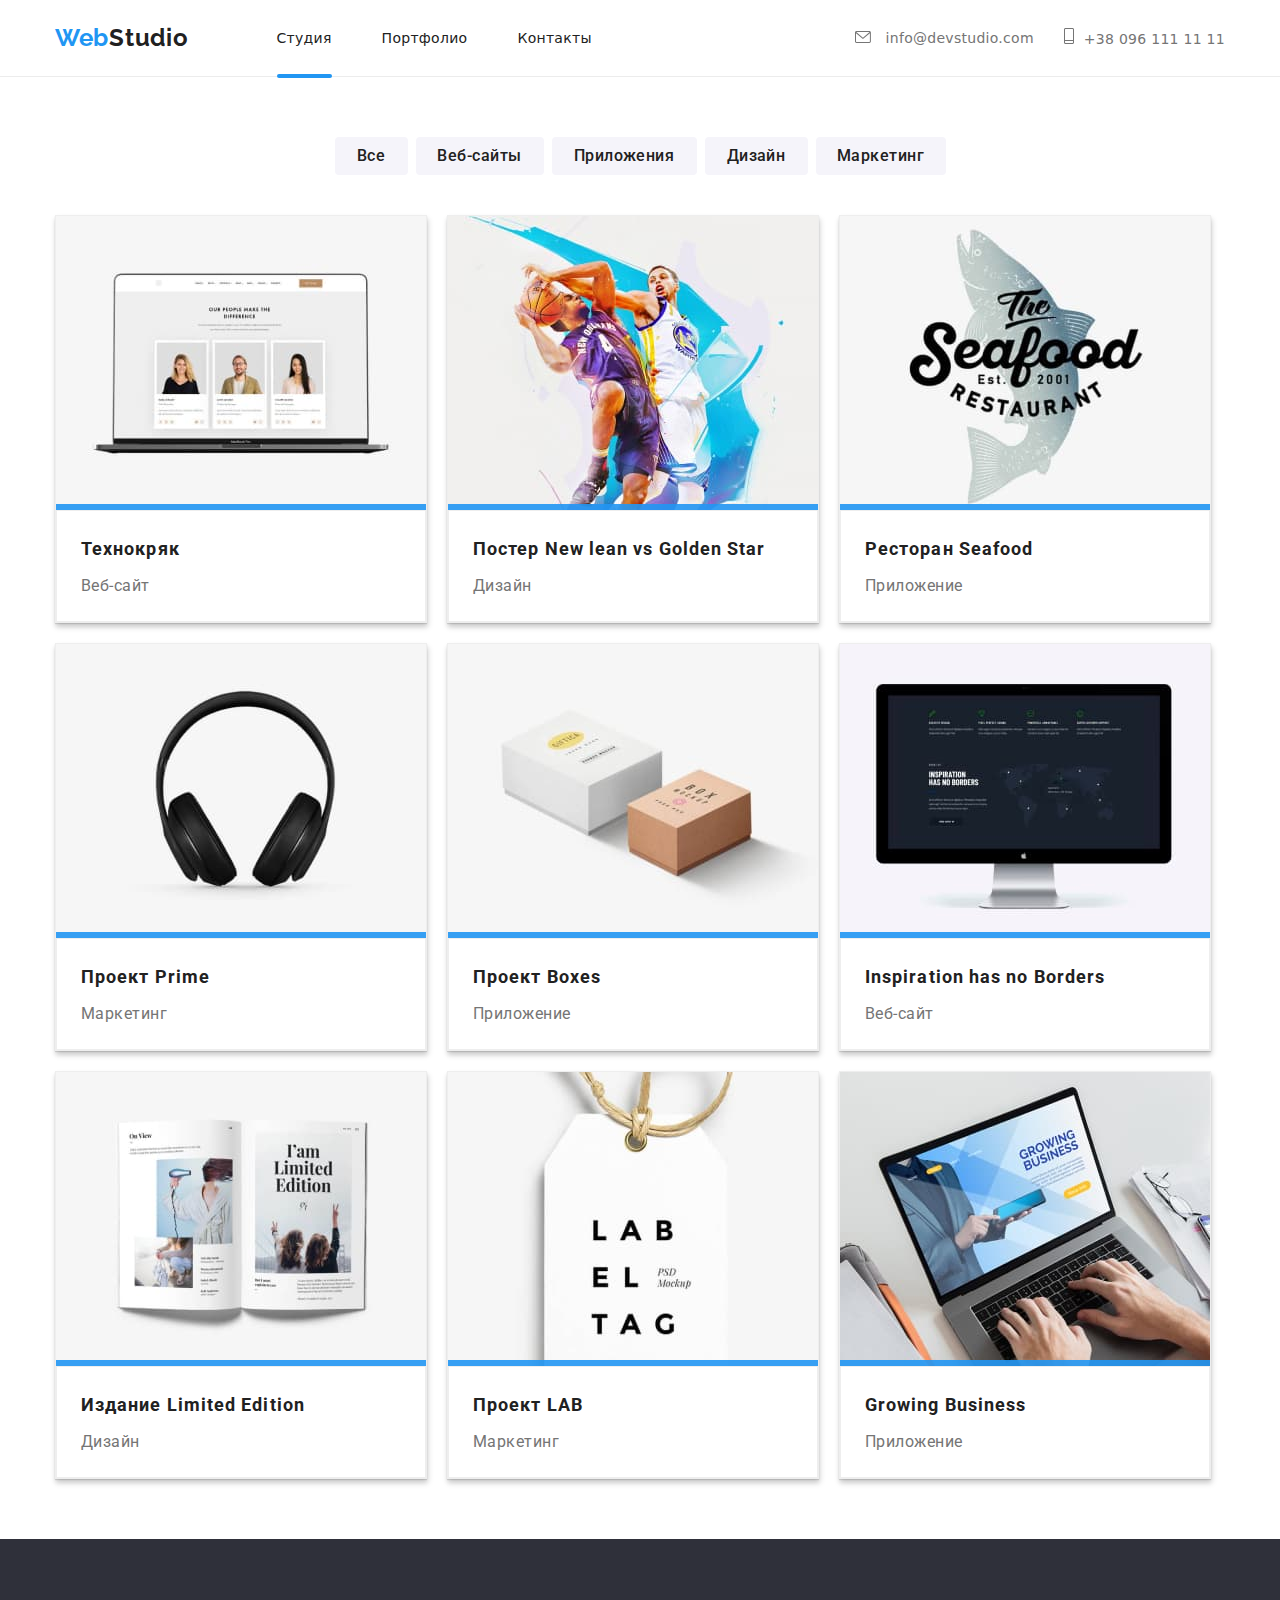
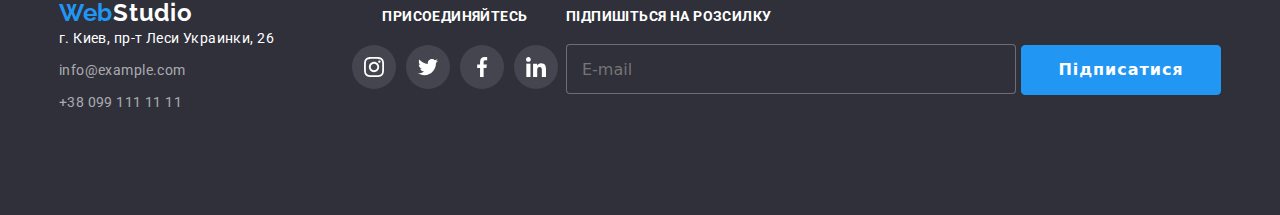
==== commit f2ff442e: "final 8 task" ====
--- a/portfolio.html
+++ b/portfolio.html
@@ -17,18 +17,19 @@
 </head>
 
 <body class="font">
-    <header class="page-header page-header-portfolio">
-        <div class="container page-header-container">
+
+    <header class="page-header">
+        <div class="container page-header-container page-header-portfolio">
             <nav class="page-nav">
     
-                <a class="link logo" href="index.html">Web <span class="logo-accent">Studio</span></a>
+                <a class="link logo" href="index.html">Web<span class="logo-accent">Studio</span></a>
     
                 <ul class="list menu ">
                     <li class="menu__item">
-                        <a class="link menu__link" href="index.html">Студия</a>
+                        <a class="link menu__link menu__link_hover" href="index.html">Студия</a>
                     </li>
                     <li class="menu__item">
-                        <a class="link menu__link menu__link_hover" href="portfolio.html">Портфолио</a>
+                        <a class="link menu__link" href="portfolio.html">Портфолио</a>
                     </li>
                     <li class="menu__item">
                         <a class="link menu__link" href="">Контакты</a>
@@ -36,6 +37,11 @@
                 </ul>
     
             </nav>
+            <button type="button" class="mobile-menu-open" data-menu-open>
+                <svg class="mobile-menu-open__icon" width="40" height="40">
+                    <use href="./images/sprite.svg#burger-icon"></use>
+                </svg>
+            </button>
     
             <ul class="list menu-address">
                 <li class="menu-address__item">
@@ -47,7 +53,8 @@
                     </a>
                 </li>
                 <li>
-                    <a class="link menu-address__link" href="tel:+380961111111"> <svg class="phone-icon" width="10" height="16">
+                    <a class="link menu-address__link" href="tel:+380961111111"> <svg class="phone-icon" width="10"
+                            height="16">
                             <use href="./images/sprite.svg#icon-Vector"></use>
                         </svg>+38 096 111 11 11
     
@@ -56,9 +63,98 @@
             </ul>
         </div>
     
+        <div class="mobile-menu" data-menu>
+            <div class="container mobile-menu__container">
+                <button class="mobile-menu__close-btn" data-menu-close>
+                    <svg class="mobile-menu__close-icon" width="40" height="40">
+                        <use href="./images/sprite.svg#icon-cross"></use>
+                    </svg>
+                </button>
+    
+                <ul class="list mobile-menu__list">
+                    <li class="mobile-menu__item">
+                        <a class="mobile-menu__link link" href="">Студія</a>
+                    </li>
+                    <li class="mobile-menu__item">
+                        <a class="mobile-menu__link link" href="">Портфоліо</a>
+                    </li>
+                    <li class="mobile-menu__item">
+                        <a class="mobile-menu__link link" href="">Контакти</a>
+                    </li>
+                </ul>
+    
+                <ul class="list mobile-menu__secondary-list">
+                    <li class="mobile-menu__secondary-item">
+                        <a class="mobile-menu__secondary-link_phone" href="">+38 096 111 11 11</a>
+                    </li>
+                    <li class="mobile-menu__secondary-item">
+                        <a class="mobile-menu__secondary-link_mail" href="">info@devstudio.com</a>
+                    </li>
+                </ul>
+    
+                <ul class="list mobile-menu__third-list">
+                    <li class="mobile-menu__third-item">
+                        <a class="mobile-menu__third-link" href="">Instagram</a>
+                    </li>
+                    <li class="mobile-menu__third-item">
+                        <a class="mobile-menu__third-link" href="">Twitter</a>
+                    </li>
+                    <li class="mobile-menu__third-item">
+                        <a class="mobile-menu__third-link" href="">Facebook</a>
+                    </li>
+                    <li class="mobile-menu__third-item">
+                        <a class="mobile-menu__third-link" href="">LinkedIn</a>
+                    </li>
+                </ul>
+            </div>
+    
+        </div>
+    
     
     
     </header>
+    <!-- <header class="page-header page-header-portfolio">
+        <div class="container page-header-container">
+            <nav class="page-nav">
+    
+                <a class="link logo" href="index.html">Web <span class="logo-accent">Studio</span></a>
+    
+                <ul class="list menu ">
+                    <li class="menu__item">
+                        <a class="link menu__link" href="index.html">Студия</a>
+                    </li>
+                    <li class="menu__item">
+                        <a class="link menu__link menu__link_hover" href="portfolio.html">Портфолио</a>
+                    </li>
+                    <li class="menu__item">
+                        <a class="link menu__link" href="">Контакты</a>
+                    </li>
+                </ul>
+    
+            </nav>
+    
+            <ul class="list menu-address">
+                <li class="menu-address__item">
+                    <a class="link menu-address__link" href="mailto:info@devstudio.com"> <svg class="mail-icon" width="16"
+                            height="12">
+                            <use href="./images/sprite.svg#icon-envelope-hover"></use>
+                        </svg> info@devstudio.com
+    
+                    </a>
+                </li>
+                <li>
+                    <a class="link menu-address__link" href="tel:+380961111111"> <svg class="phone-icon" width="10" height="16">
+                            <use href="./images/sprite.svg#icon-Vector"></use>
+                        </svg>+38 096 111 11 11
+    
+                    </a>
+                </li>
+            </ul>
+        </div>
+    
+    
+    
+    </header> -->
     <main>
         <section class="page-portfolio">
             <div class="container">
@@ -87,7 +183,23 @@
                     <li class="portfolio-secondary-list__item">
                         <a href="" class="portfolio-secondary-list__link">
                             <div class="items-menu-flex-wrapper">
-                                <img src="./images/portfolio/poster-one.jpg" alt="ноутбук" width="370" height="274">
+
+
+                                <picture>
+                                    <source
+                                        srcset="./images/portfolio/desktop/overlay-desktop-img.jpg 1x, ./images/portfolio/desktop/overlay-desktop-img@2x.jpg 2x "
+                                        media="(min-width:1200px)" />
+                                    <source
+                                        srcset="./images/portfolio/tablet/overlay-tablet-img.jpg 1x, ./images/portfolio/tablet/overlay-tablet-img@2x.jpg 2x "
+                                        media="(min-width:768px)" />
+                                    <source
+                                        srcset="./images/portfolio/mobile/overlay-mobile-img.jpg 1x, ./images/portfolio/mobile/overlay-mobile-img@2x.jpg 2x "
+                                        media="(max-width:767px)" />
+                                
+                                    <img src="./images/portfolio/poster-one.jpg" alt="ноутбук">
+                                </picture>
+
+                                
                                 <p class="overlay">Ресурс пропонує комплексні пропозиції з різним рівнем функціоналу та сервісів. Все це дозволить
                                     відвідувачу отримати
                                     вичерпні відомості про компанію чи приватну особу.</p>
@@ -104,7 +216,22 @@
                     <li class="portfolio-secondary-list__item">
                         <a href="" class="portfolio-secondary-list__link">
                             <div class="items-menu-flex-wrapper">
-                                <img src="./images/portfolio/poster-two.jpg" alt="два парня" width="370" height="274">
+
+                                <picture>
+                                    <source
+                                        srcset="./images/portfolio/desktop/poster-desktop-img.jpg 1x, ./images/portfolio/desktop/poster-desktop-img@2x.jpg 2x "
+                                        media="(min-width:1200px)" />
+                                    <source
+                                        srcset="./images/portfolio/tablet/poster-tablet-img.jpg 1x, ./images/portfolio/tablet/poster-tablet-img@2x.jpg 2x "
+                                        media="(min-width:768px)" />
+                                    <source
+                                        srcset="./images/portfolio/mobile/poster-mobile-img.jpg 1x, ./images/portfolio/mobile/poster-mobile-img@2x.jpg 2x "
+                                        media="(max-width:767px)" />
+                                
+                                    <img src="./images/portfolio/poster-two.jpg" alt="два парня">
+                                </picture>
+
+                                
                                 <p class="overlay">Ресурс пропонує комплексні пропозиції з різним рівнем функціоналу та сервісів. Все це дозволить
                                     відвідувачу отримати
                                     вичерпні відомості про компанію чи приватну особу.</p>
@@ -112,7 +239,7 @@
                         </a>
                         
                         <div class="title-description">
-                            <h3 class="portfolio-secondary-list__title" class="poster-title" lang="en">Постер New Orlean vs Golden Star</h3>
+                            <h3 class="portfolio-secondary-list__title" class="poster-title" lang="en">Постер New lean vs Golden Star</h3>
                             <p class="portfolio-secondary-list__desc">Дизайн</p>
                         </div>
                     </li>
@@ -120,8 +247,23 @@
                     <li class="portfolio-secondary-list__item">
                         <a href="" class="portfolio-secondary-list__link">
                             <div class="items-menu-flex-wrapper">
-                                <img src="./images/portfolio/poster-three.jpg" alt="логотип ресторана" width="370"
-                                    height="274">
+
+                                <picture>
+                                    <source
+                                        srcset="./images/portfolio/desktop/seafood-desktop-img.jpg 1x, ./images/portfolio/desktop/seafood-desktop-img@2x.jpg 2x "
+                                        media="(min-width:1200px)" />
+                                    <source
+                                        srcset="./images/portfolio/tablet/seafood-tablet-img.jpg 1x, ./images/portfolio/tablet/seafood-tablet-img@2x.jpg 2x "
+                                        media="(min-width:768px)" />
+                                    <source
+                                        srcset="./images/portfolio/mobile/seafood-mobile-img.jpg 1x, ./images/portfolio/mobile/seafood-mobile-img@2x.jpg 2x "
+                                        media="(max-width:767px)" />
+                                
+                                    <img src="./images/portfolio/poster-three.jpg" alt="логотип ресторана">
+                                </picture>
+
+                                
+                                 
                                 <p class="overlay">Ресурс пропонує комплексні пропозиції з різним рівнем функціоналу та сервісів. Все це дозволить
                                     відвідувачу отримати
                                     вичерпні відомості про компанію чи приватну особу.</p>
@@ -136,7 +278,21 @@
                     <li class="portfolio-secondary-list__item">
                         <a href="" class="portfolio-secondary-list__link">
                             <div class="items-menu-flex-wrapper">
-                                <img src="./images/portfolio/poster-four.jpg" alt="наушники" width="370" height="274">
+
+                                <picture>
+                                    <source
+                                        srcset="./images/portfolio/desktop/headphones-desktop-img.jpg 1x, ./images/portfolio/desktop/headphones-desktop-img@2x.jpg 2x "
+                                        media="(min-width:1200px)" />
+                                    <source
+                                        srcset="./images/portfolio/tablet/headphones-tablet-img.jpg 1x, ./images/portfolio/tablet/headphones-tablet-img@2x.jpg 2x "
+                                        media="(min-width:768px)" />
+                                    <source
+                                        srcset="./images/portfolio/mobile/headphones-mobile-img.jpg 1x, ./images/portfolio/mobile/headphones-mobile-img@2x.jpg 2x "
+                                        media="(max-width:767px)" />
+                                
+                                    <img src="./images/portfolio/poster-four.jpg" alt="наушники">
+                                </picture>
+                                
                                 <p class="overlay">Ресурс пропонує комплексні пропозиції з різним рівнем функціоналу та сервісів. Все це дозволить
                                     відвідувачу отримати
                                     вичерпні відомості про компанію чи приватну особу.</p>
@@ -151,7 +307,21 @@
                     <li class="portfolio-secondary-list__item">
                         <a href="" class="portfolio-secondary-list__link">
                             <div class="items-menu-flex-wrapper">
-                                <img src="./images/portfolio/poster-five.jpg" alt="две коробки" width="370" height="274">
+
+                                <picture>
+                                    <source
+                                        srcset="./images/portfolio/desktop/boxes-desktop-img.jpg 1x, ./images/portfolio/desktop/boxes-desktop-img@2x.jpg 2x "
+                                        media="(min-width:1200px)" />
+                                    <source
+                                        srcset="./images/portfolio/tablet/boxes-tablet-img.jpg 1x, ./images/portfolio/tablet/boxes-tablet-img@2x.jpg 2x "
+                                        media="(min-width:768px)" />
+                                    <source
+                                        srcset="./images/portfolio/mobile/boxes-mobile-img.jpg 1x, ./images/portfolio/mobile/boxes-mobile-img@2x.jpg 2x "
+                                        media="(max-width:767px)" />
+                                
+                                    <img src="./images/portfolio/poster-five.jpg" alt="две коробки">
+                                </picture>
+                                
                                 <p class="overlay">Ресурс пропонує комплексні пропозиції з різним рівнем функціоналу та сервісів. Все це дозволить
                                     відвідувачу отримати
                                     вичерпні відомості про компанію чи приватну особу.</p>
@@ -166,7 +336,21 @@
                     <li class="portfolio-secondary-list__item">
                         <a href="" class="portfolio-secondary-list__link">
                             <div class="items-menu-flex-wrapper">
-                                <img src="./images/portfolio/poster-six.jpg" alt="компьютер" width="370" height="274">
+
+                                <picture>
+                                    <source
+                                        srcset="./images/portfolio/desktop/computer-desktop-img.jpg 1x, ./images/portfolio/desktop/computer-desktop-img@2x.jpg 2x "
+                                        media="(min-width:1200px)" />
+                                    <source
+                                        srcset="./images/portfolio/tablet/computer-tablet-img.jpg 1x, ./images/portfolio/tablet/computer-tablet-img@2x.jpg 2x "
+                                        media="(min-width:768px)" />
+                                    <source
+                                        srcset="./images/portfolio/mobile/computer-mobile-img.jpg 1x, ./images/portfolio/mobile/computer-mobile-img@2x.jpg 2x "
+                                        media="(max-width:767px)" />
+                                
+                                    <img src="./images/portfolio/poster-six.jpg" alt="компьютер">
+                                </picture>
+                                
                                 <p class="overlay">Ресурс пропонує комплексні пропозиції з різним рівнем функціоналу та сервісів. Все це дозволить
                                     відвідувачу отримати
                                     вичерпні відомості про компанію чи приватну особу.</p>
@@ -181,7 +365,21 @@
                     <li class="portfolio-secondary-list__item">
                         <a href="" class="portfolio-secondary-list__link">
                             <div class="items-menu-flex-wrapper">
-                                <img src="./images/portfolio/poster-seven.jpg" alt="журнал" width="370" height="274">
+
+                                <picture>
+                                    <source
+                                        srcset="./images/portfolio/desktop/magazine-desktop-img.jpg 1x, ./images/portfolio/desktop/magazine-desktop-img@2x.jpg 2x "
+                                        media="(min-width:1200px)" />
+                                    <source
+                                        srcset="./images/portfolio/tablet/magazine-tablet-img.jpg 1x, ./images/portfolio/tablet/magazine-tablet-img@2x.jpg 2x "
+                                        media="(min-width:768px)" />
+                                    <source
+                                        srcset="./images/portfolio/mobile/magazine-mobile-img.jpg 1x, ./images/portfolio/mobile/magazine-mobile-img@2x.jpg 2x "
+                                        media="(max-width:767px)" />
+                                
+                                    <img src="./images/portfolio/poster-seven.jpg" alt="журнал">
+                                </picture>
+                                
                                 <p class="overlay">Ресурс пропонує комплексні пропозиції з різним рівнем функціоналу та сервісів. Все це дозволить
                                     відвідувачу отримати
                                     вичерпні відомості про компанію чи приватну особу.</p>
@@ -196,7 +394,21 @@
                     <li class="portfolio-secondary-list__item">
                        <a href="" class="portfolio-secondary-list__link">
                         <div class="items-menu-flex-wrapper">
-                            <img src="./images/portfolio/poster-eight.jpg" alt="бирка" width="370" height="274">
+
+                            <picture>
+                                <source
+                                    srcset="./images/portfolio/desktop/label-desktop-img.jpg 1x, ./images/portfolio/desktop/label-desktop-img@2x.jpg 2x "
+                                    media="(min-width:1200px)" />
+                                <source
+                                    srcset="./images/portfolio/tablet/label-tablet-img.jpg 1x, ./images/portfolio/tablet/label-tablet-img@2x.jpg 2x "
+                                    media="(min-width:768px)" />
+                                <source
+                                    srcset="./images/portfolio/mobile/label-mobile-img.jpg 1x, ./images/portfolio/mobile/label-mobile-img@2x.jpg 2x "
+                                    media="(max-width:767px)" />
+                            
+                            <img src="./images/portfolio/poster-eight.jpg" alt="бирка" >
+                            </picture>
+                            
                             <p class="overlay">Ресурс пропонує комплексні пропозиції з різним рівнем функціоналу та сервісів. Все це дозволить
                                 відвідувачу отримати вичерпні відомості про компанію чи приватну особу.</p>
                        </div>
@@ -207,10 +419,24 @@
                         </div>
                     </li>
 
-                    <li class="portfolio-secondary-list__item">
-                        <a href="" class="portfolio-secondary-list__link">
-                            <div class="items-menu-flex-wrapper">
-                                <img src="./images/portfolio/poster-nine.jpg" alt="ноутбук на столе" width="370" height="274">
+                    <li class="portfolio-secondary-list__item portfolio-secondary-list__last_item ">
+                        <a href="" class="portfolio-secondary-list__link">
+                            <div class="items-menu-flex-wrapper">
+
+                                <picture>
+                                    <source
+                                        srcset="./images/portfolio/desktop/notebook-desktop-img.jpg 1x, ./images/portfolio/desktop/notebook-desktop-img@2x.jpg 2x "
+                                        media="(min-width:1200px)" />
+                                    <source
+                                        srcset="./images/portfolio/tablet/notebook-tablet-img.jpg 1x, ./images/portfolio/tablet/notebook-tablet-img@2x.jpg 2x "
+                                        media="(min-width:768px)" />
+                                    <source
+                                        srcset="./images/portfolio/mobile/notebook-mobile-img.jpg 1x, ./images/portfolio/mobile/notebook-mobile-img@2x.jpg 2x "
+                                        media="(max-width:767px)" />
+
+                                        <img src="./images/portfolio/poster-nine.jpg" alt="ноутбук на столе">
+                                </picture>
+                                
                                 <p class="overlay">Ресурс пропонує комплексні пропозиції з різним рівнем функціоналу та сервісів. Все це дозволить
                                     відвідувачу отримати
                                     вичерпні відомості про компанію чи приватну особу.</p>
@@ -310,6 +536,8 @@
     
     
     </footer>
+
+    <script src="./js/mobile-menu.js"></script>
     
 </body>
 </html>--- a/css/main.min.css
+++ b/css/main.min.css
@@ -1,2 +1 @@
-:root{--title-font-color: #212121;--transition-function: 250ms cubic-bezier(0.4, 0, 0.2, 1)}.visually-hidden{position:absolute;width:1px;height:1px;margin:-1px;padding:0;overflow:hidden;border:0;clip:rect(0 0 0)}.list{list-style:none}.link{text-decoration:none}h1,h2,h3,h4,p{margin-top:0;margin-bottom:0}ul,ol{margin-bottom:0;margin-top:0;padding-left:0}button{cursor:pointer}.container{width:1200px;margin-left:auto;margin-right:auto;padding-left:15px;padding-right:15px}.model-btn{font-style:normal;font-size:16px;font-weight:700;line-height:1.875;letter-spacing:0.06em;background:#2196F3;color:#FFFFFF;border-radius:4px;border:1px solid #2196F3;cursor:pointer;padding-left:32px;padding-right:32px;padding-top:10px;padding-bottom:10px;transition:background-color 250ms cubic-bezier(0.4, 0, 0.2, 1),color 250ms cubic-bezier(0.4, 0, 0.2, 1),box-shadow 0px 4px 4px rgba(0,0,0,0.15)}.model-btn:hover,.model-btn:focus{background-color:#188CE8;color:white;box-shadow:0px 4px 4px rgba(0,0,0,0.15);border-radius:4px}.font{font-family:'Roboto', sans-serif}.page-header-container{display:flex;align-items:center;padding-top:24px;padding-bottom:24px}.page-header-portfolio{border:1px solid #ECECEC}.page-nav{display:flex;align-items:center}.menu{display:flex;align-items:center}.menu__item:not(:last-child){margin-right:50px}.logo{font-family:'Raleway', sans-serif;font-style:normal;font-size:26px;font-weight:700;line-height:1.19231;letter-spacing:0.03em;color:#2196F3;margin-right:93px}.logo-accent{font-style:normal;font-size:26px;font-weight:700;line-height:1.19231;letter-spacing:0.03em;color:#000000}.menu__link{position:relative;font-style:normal;font-size:14px;font-weight:500;line-height:1.14286;letter-spacing:0.02em;color:var(--title-font-color);transition:color var(--transition-function);padding-top:32px;padding-bottom:32px}.menu__link::after{position:absolute;opacity:0;content:"";width:100%;height:4px;border-radius:2px;bottom:0;left:0;background-color:#2196F3;transition:opacity var(--transition-function)}.menu__link:hover,.menu__link:focus{color:#2196F3}.menu__link_hover::after{opacity:1}.contact-phone-number-header{font-family:'Roboto';font-style:normal;font-size:14px;font-weight:500;line-height:1.14286;letter-spacing:0.02em;color:#757575}.menu-address__link{display:flex;align-items:center;font-style:normal;font-size:14px;font-weight:500;line-height:1.14286;letter-spacing:0.02em;color:#757575;transition:color var(--transition-function)}.menu-address__link:hover,.menu-address__link:focus{color:#2196F3}.menu-address{margin-left:auto;display:flex;align-items:center}.menu-address :not(:last-child){margin-right:50px}.menu-address__item{display:flex}.mail-icon{margin-right:10px;fill:currentColor}.phone-icon{margin-right:10px;fill:currentColor}.hero-backgroung-color{background-color:#C4C4C4;padding-top:200px;padding-bottom:200px;max-width:1600px;height:600px;margin-left:auto;margin-right:auto;background-position:center;background-size:cover;background-image:linear-gradient(rgba(47,48,58,0.4), rgba(47,48,58,0.4)),url(../images/background/background-img.jpg)}.hero{text-align:center}.hero-title{font-style:normal;font-size:44px;font-weight:900;line-height:1.36364;text-align:center;letter-spacing:0.06em;text-transform:uppercase;color:#FFFFFF;width:696px;height:120px;margin-left:auto;margin-right:auto;margin-bottom:30px}.advantages-section{padding-top:94px;padding-bottom:94px}.advantages-title{font-style:normal;font-size:14px;font-weight:700;line-height:1.14286;letter-spacing:0.03em;text-transform:uppercase;color:var(--title-font-color);margin-bottom:10px}.advantages-text{font-style:normal;font-size:14px;font-weight:400;line-height:1.71429;letter-spacing:0.03em;color:#757575}.advantages-main-list{display:flex;justify-content:space-between}.advantages-list::before{justify-content:space-between;width:270px;content:" ";display:block;background-color:#F5F4FA;height:120px;background-repeat:no-repeat;background-position:center;margin-bottom:30px}.advantages-list:not(:last-child){margin-right:30px}.icon-network::before{background-image:url(../images/icons/icon-network.svg)}.icon-clock::before{background-image:url(../images/icons/icon-clock.svg)}.icon-notebook::before{background-image:url(../images/icons/icon-notebook.svg)}.icon-astronaut::before{background-image:url(../images/icons/icon-astronaut.svg)}.duties-section{padding-top:0px;padding-bottom:94px}.section-main-title{font-style:normal;font-size:36px;font-weight:700;line-height:1.16667;text-align:center;letter-spacing:0.03em;margin-bottom:50px;color:var(--title-font-color)}.duties-list{display:flex;justify-content:space-between}.what-we-do{position:relative}.what-we-do-overlay{position:absolute;bottom:0%;display:flex;justify-content:center;align-items:center;width:370px;height:70px;background-color:rgba(47,48,58,0.8);font-size:14px;line-height:1.14;color:#FFFFFF;text-transform:uppercase;font-weight:700}.team-section{background-color:#F5F4FA;padding-top:94px;padding-bottom:94px}.team-title{font-style:normal;font-size:16px;font-weight:500;line-height:1.1875;text-align:center;letter-spacing:0.03em;color:var(--title-font-color);margin-bottom:10px}.job-title{font-style:normal;font-size:16px;font-weight:400;line-height:1.1875;text-align:center;letter-spacing:0.03em;color:#757575;margin-bottom:16px}.team-list{display:flex;justify-content:space-between}.team-description{padding-top:30px;padding-bottom:30px}.team-list-shadow{box-shadow:0px 1px 3px rgba(0,0,0,0.12),0px 1px 1px rgba(0,0,0,0.14),0px 2px 1px rgba(0,0,0,0.2);border-radius:0px 0px 4px 4px;background:#FFFFFF}.social-list{display:flex;justify-content:center;gap:10px}.social-list-link{display:flex;justify-content:center;align-items:center;width:44px;height:44px;border-radius:50%;background-color:#FFFFFF;transition:background-color var(--transition-function)}.social-list-link:hover,.social-list-link:focus{background-color:#2196F3}.social-list-icon{fill:#AFB1B8}.social-list-link:hover .social-list-icon,.social-list-link:focus .social-list-icon{fill:#FFFFFF}.clients-section{background-color:#FFFFFF;padding-top:94px;padding-bottom:94px}.clients-list{display:flex;justify-content:center;gap:30px}.clients-list-link{display:flex;content:" ";justify-content:center;align-items:center;width:170px;height:92px;border:1px solid #AFB1B8;border-radius:4px;transition:border-color var(--transition-function)}.clients-list-link:hover,.clients-list-link:focus{border-color:#2196F3}.clients-list-icon{fill:#AFB1B8;transition:fill var(--transition-function)}.clients-list-link:hover .clients-list-icon,.clients-list-link:focus .clients-list-icon{fill:#2196F3}.list__link_color{font-style:normal;font-size:14px;font-weight:400;line-height:1.71429;letter-spacing:0.03em;color:#FFFFFF}.page-footer__title{font-family:'Roboto';font-style:normal;font-size:14px;font-weight:700;line-height:1.14286;letter-spacing:0.03em;text-transform:uppercase;margin-bottom:20px;color:#FFFFFF}.container-footer-list{margin-right:70px}.container-footer{display:flex}.footer-social-list{display:flex;justify-content:left;gap:10px}.footer-social-list__link{display:flex;justify-content:center;align-items:center;width:44px;height:44px;border-radius:50%;background-color:rgba(255,255,255,0.1);transition:background-color var(--transition-function)}.footer-social-list__link:hover,.footer-social-list__link:focus{background-color:#2196F3}.footer-social-list__icon{fill:#FFFFFF}.modal-form-footer{display:flex;align-items:flex-end;gap:12px}.modal-form-text-footer{font-family:'Roboto';font-style:normal;font-weight:700;font-size:14px;line-height:1.1;letter-spacing:0.03em;text-transform:uppercase;color:#FFFFFF;margin-top:2px;margin-bottom:20px;margin-left:93px}.modal-form-input-footer{width:358px;height:50px;border:1px solid rgba(255,255,255,0.3);border-radius:4px;padding-left:16px;background-color:#2F303A;color:rgba(255,255,255,0.6);margin-left:93px}.modal-form-submit-footer{display:flex;gap:10px;font-style:normal;width:200px;height:50px;font-weight:700;font-size:16px;line-height:30px;letter-spacing:0.06em;background:#2196F3;color:#FFFFFF;border-radius:4px;border:1px solid #2196F3;cursor:pointer;padding-left:32px;padding-right:32px;padding-top:10px;padding-bottom:10px;transition:background-color 250ms cubic-bezier(0.4, 0, 0.2, 1),color 250ms cubic-bezier(0.4, 0, 0.2, 1),box-shadow 0px 4px 4px rgba(0,0,0,0.15)}.modal-form-submit-footer:hover,.modal-form-submit-footer:focus{background-color:#188CE8;color:white;box-shadow:0px 4px 4px rgba(0,0,0,0.15);border-radius:4px}.modal-form-icon-footer{display:flex;justify-content:center;gap:10px}.backdrop{position:fixed;top:0;left:0;z-index:100;width:100%;height:100%;background-color:rgba(0,0,0,0.2);transition:opacity 250ms cubic-bezier(0.4, 0, 0.2, 1),visibility 250ms cubic-bezier(0.4, 0, 0.2, 1)}.backdrop.is-hidden{opacity:0;pointer-events:none;visibility:hidden}.modal{position:absolute;top:50%;left:50%;transform:translate(-50%, -50%);width:528px;height:581px;background-color:#FFFFFF;box-shadow:0px 1px 3px rgba(0,0,0,0.12),0px 1px 1px rgba(0,0,0,0.14),0px 2px 1px rgba(0,0,0,0.2);border-radius:4px;padding:40px}.modal-close-btn{position:absolute;top:8px;right:8px;display:flex;justify-content:center;align-items:center;width:30px;height:30px;border-radius:50%;background:transparent;border:1px solid rgba(0,0,0,0.1);padding:0}.modal-close-btn-icon{transition:fill 250ms cubic-bezier(0.4, 0, 0.2, 1)}.modal-close-btn:hover .modal-close-btn-icon,.modal-close-btn:focus .modal-close-btn-icon{fill:#2196F3}.modal-form{display:flex;flex-direction:column}.modal-form-text{font-family:'Roboto';font-style:normal;font-size:20px;font-weight:700;line-height:1.15;text-align:center;letter-spacing:0.03em;color:var(--title-font-color);margin-bottom:12px}.modal-form-message{font-family:'Roboto';font-style:normal;font-size:12px;font-weight:400;line-height:1.16667;letter-spacing:0.01em;resize:none;width:100%;height:120px;padding-left:16px;padding-top:12px;border:1px solid rgba(33,33,33,0.2);border-radius:4px;transition:opacity 250ms cubic-bezier(0.4, 0, 0.2, 1),visibility 250ms cubic-bezier(0.4, 0, 0.2, 1)}.modal-form-message:focus{outline:none;border-color:#2196F3}.modal-form-message::placeholder{color:rgba(117,117,117,0.5)}.modal-form-check-desc{display:flex;align-items:center;margin-bottom:30px}.modal-form-check-desc::before{display:block;width:16px;height:15px;content:"";border-radius:2px;cursor:pointer;margin-left:12px;margin-right:7px;outline:1px solid rgba(33,33,33,0.2);border-radius:4px}.modal-form-check:checked+.modal-form-check-desc::before{background-color:#2196F3;background-image:url(../images/icons/check.svg);background-repeat:no-repeat;background-position:center;background-size:11px 8px}.modal-form-check:focus+.modal-form-check-desc::before{outline:1px solid rgba(33,33,33,0.2);border-radius:4px}.modal-form-decs-policy{font-family:'Roboto';font-style:normal;font-size:14px;font-weight:400;line-height:1.71429;letter-spacing:0.03em;color:#757575}.modal-form-desc-policy-link{font-family:'Roboto';font-style:normal;font-size:14px;font-weight:400;line-height:1.71429;letter-spacing:0.03em;color:#2196F3}.modal-form-submit{width:200px;height:50px;font-family:'Roboto';font-style:normal;font-size:16px;font-weight:700;line-height:1.875;border:0;background:#2196F3;box-shadow:0px 4px 4px rgba(0,0,0,0.15);border-radius:4px;color:#FFFFFF}.modal-form-input-desc{display:block;font-family:'Roboto';font-style:normal;font-size:12px;font-weight:400;line-height:1.16667;letter-spacing:0.01em;color:#757575;margin-bottom:4px}.modal-form-input{width:100%;height:40px;border:1px solid rgba(33,33,33,0.2);border-radius:4px;padding:14px;padding-left:42px;color:#000000;transition:opacity 250ms cubic-bezier(0.4, 0, 0.2, 1),visibility 250ms cubic-bezier(0.4, 0, 0.2, 1)}.modal-form-input:focus{outline:none;border-color:#2196F3}.modal-form-input-wrapper{display:block;position:relative}.modal-form-icon{position:absolute;top:50%;left:12px;transform:translateY(-50%);fill:#212121}.modal-form-input:focus+.modal-form-icon{fill:#2196F3}.modal-form-field{margin-bottom:10px}.modal-form-submit{align-self:center;font-style:normal;font-size:16px;font-weight:700;line-height:1.875;letter-spacing:0.06em;background:#2196F3;color:#FFFFFF;border-radius:4px;border:1px solid #2196F3;cursor:pointer;padding-left:32px;padding-right:32px;padding-top:10px;padding-bottom:10px;transition:background-color 250ms cubic-bezier(0.4, 0, 0.2, 1),color 250ms cubic-bezier(0.4, 0, 0.2, 1),box-shadow 0px 4px 4px rgba(0,0,0,0.15)}.modal-form-submit:hover,.modal-form-submit:focus{background-color:#188CE8;color:white;box-shadow:0px 4px 4px rgba(0,0,0,0.15);border-radius:4px}.header-portfolio{margin-bottom:0;border:1px solid #ECECEC}.portfolio-list{display:flex;justify-content:center;margin-bottom:50px}.portfolio-list__item{margin-left:0;margin-right:0}.portfolio-list__item:not(:last-child){margin-right:8px}.page-portfolio{padding-top:94px;padding-bottom:94px;margin-left:auto;margin-right:auto}.portfolio-secondary-list{display:flex;flex-wrap:wrap;gap:30px}.portfolio-secondary-list__item{display:block;width:370px;border:1px solid #EEEEEE;background:#FFFFFF;flex-basis:calc((100% - 60px) / 3);transition:box-shadow var(--transition-function)}.portfolio-secondary-list__item:nth-child(3n){margin-right:0}.portfolio-secondary-list__item:hover,.portfolio-secondary-list__item:focus{box-shadow:0px 1px 1px rgba(0,0,0,0.12),0px 4px 4px rgba(0,0,0,0.06),1px 4px 6px rgba(0,0,0,0.16)}.portfolio-secondary-list__link:hover .overlay,.portfolio-secondary-list__link:focus .overlay{transform:translate(0, 0)}.overlay{position:absolute;top:0;left:0;width:100%;overflow:auto;transform:translate(0, 100%);transition:transform 250ms cubic-bezier(0.4, 0, 0.2, 1);background-color:rgba(33,150,243,0.9);font-family:'Roboto';font-style:normal;font-weight:400;font-size:18px;line-height:1.5;letter-spacing:0.03em;color:#FFFFFF;padding-left:24px;padding-right:24px;padding-top:63px;padding-bottom:63px}.items-menu-flex-wrapper{position:relative;overflow:hidden}.poster-title{font-family:'Roboto';font-style:normal;font-size:18px;font-weight:700;line-height:2;letter-spacing:0.06em;color:var(--title-font-color)}.portfolio-secondary-list__desc{font-family:'Roboto';font-style:normal;font-size:16px;font-weight:400;line-height:1.875;letter-spacing:0.03em;color:#757575}.portfolio-list__btn{font-family:'Roboto';font-style:normal;font-size:16px;font-weight:500;line-height:1.625;text-align:center;letter-spacing:0.03em;color:var(--title-font-color);border-radius:4px;border-color:#F5F4FA;transition:background-color var(--transition-function),color var(--transition-function),box-shadow var(--transition-function)}.portfolio-list__btn:hover,.portfolio-list__btn:focus{background-color:#2196F3;color:#FFFFFF;box-shadow:0px 3px 1px rgba(0,0,0,0.1),0px 1px 2px rgba(0,0,0,0.08),0px 2px 2px rgba(0,0,0,0.12)}.button-portfolio-first{width:73px;height:38px;background:#F5F4FA;border:0px;border-radius:4px}.button-portfolio-second{width:128px;height:38px;background:#F5F4FA;border-radius:4px;border:0px}.button-portfolio-third{width:145px;height:38px;background:#F5F4FA;border-radius:4px;border:0px}.button-portfolio-forth{width:103px;height:38px;background:#F5F4FA;border-radius:4px;border:0px}.button-portfolio-fifth{width:130px;height:38px;background:#F5F4FA;border-radius:4px;border:0px}.page-footer{background-color:#2F303A;padding-top:60px;padding-bottom:60px}.portfolio-secondary-list__title{font-family:'Roboto';font-style:normal;font-size:18px;font-weight:700;line-height:2;letter-spacing:0.06em;margin-bottom:4px;color:var(--title-font-color)}.title-description{padding-left:24px;padding-right:24px;padding-top:20px;padding-bottom:20px;border:1px solid #EEEEEE}.logo-accent-footer{color:#FFFFFF;font-style:normal;font-size:26px;font-weight:700;line-height:1.19231;letter-spacing:0.03em}.list__item{margin-bottom:9px}.logo-footer{margin-bottom:20px;display:flex}.footer-social-list__link{transition:background-color var(--transition-function)}.list__link{font-family:'Roboto';font-style:normal;font-size:14px;font-weight:400;line-height:1.71429;letter-spacing:0.03em;color:rgba(255,255,255,0.6)}
-/*# sourceMappingURL=main.min.css.map */+:root{--title-font-color: #212121;--transition-function: 250ms cubic-bezier(0.4, 0, 0.2, 1)}.visually-hidden{position:absolute;width:1px;height:1px;margin:-1px;padding:0;overflow:hidden;border:0;clip:rect(0 0 0)}.list{list-style:none}.link{text-decoration:none}h1,h2,h3,h4,p{margin-top:0;margin-bottom:0}ul,ol{margin-bottom:0;margin-top:0;padding-left:0}button{cursor:pointer}.container{padding-left:15px;padding-right:15px;width:100%}@media screen and (min-width: 480px){.container{width:480px;margin-left:auto;margin-right:auto}}@media screen and (min-width: 768px){.container{width:768px}}@media screen and (min-width: 1200px){.container{width:1200px}}.model-btn{font-style:normal;font-size:16px;font-weight:700;line-height:1.875;letter-spacing:.06em;background:#2196f3;color:#fff;border-radius:4px;border:1px solid #2196f3;cursor:pointer;padding-left:32px;padding-right:32px;padding-top:10px;padding-bottom:10px;transition:background-color 250ms cubic-bezier(0.4, 0, 0.2, 1),color 250ms cubic-bezier(0.4, 0, 0.2, 1),box-shadow 0px 4px 4px rgba(0,0,0,.15)}.model-btn:hover,.model-btn:focus{background-color:#188ce8;color:#fff;box-shadow:0px 4px 4px rgba(0,0,0,.15);border-radius:4px}@media screen and (max-width: 767px){.menu{display:none}}@media screen and (max-width: 767px){.menu-address{display:none}}.page-header-container{display:flex;align-items:center;justify-content:space-between}.mobile-menu-open{border:none;background-color:rgba(0,0,0,0);padding:0;line-height:0}.mobile-menu-open__icon{fill:#212121}@media screen and (max-width: 1600px){.page-header{padding-top:25px;padding-bottom:25px}}@media screen and (max-width: 767px){.page-header{padding-top:16px;padding-bottom:16px}}@media screen and (min-width: 768px){.page-nav{display:flex;align-items:center}.menu{display:flex}.menu{display:flex;align-items:center}.menu__item:not(:last-child){margin-right:50px}.menu__link{position:relative;font-style:normal;font-size:14px;font-weight:500;line-height:1.1428571429;letter-spacing:.02em;padding-bottom:32px;color:var(--title-font-color);transition:color var(--transition-function)}.menu__link::after{position:absolute;opacity:0;content:"";width:100%;height:4px;border-radius:2px;bottom:0;left:0;background-color:#2196f3;transition:opacity var(--transition-function)}.menu__link:hover,.menu__link:focus{color:#2196f3}.menu__link_hover::after{opacity:1}.contact-phone-number-header{font-family:"Roboto";font-style:normal;font-size:14px;font-weight:500;line-height:1.1428571429;letter-spacing:.02em;color:#757575}.menu-address__link{align-items:center;font-style:normal;font-size:14px;font-weight:500;line-height:1.1428571429;letter-spacing:.02em;color:#757575;transition:color var(--transition-function)}.menu-address__link:hover,.menu-address__link:focus{color:#2196f3}.mail-icon{margin-right:10px;fill:currentColor}.phone-icon{margin-right:10px;fill:currentColor}}@media screen and (min-width: 1200px){.menu-address{display:flex;align-items:flex-end;margin-left:auto}.menu-address{margin-left:auto;display:flex;align-items:center}.menu-address :not(:last-child){margin-right:30px}}@media screen and (min-width: 767px){.mobile-menu-open{display:none}}.logo{font-family:"Raleway";font-style:normal;font-weight:700;font-size:24px;line-height:1.1;letter-spacing:.03em;color:#2196f3}.logo-accent{color:#212121;font-family:"Raleway";font-style:normal;font-weight:700;font-size:24px;line-height:1.1;letter-spacing:.03em;margin-right:88px}.hero-backgroung-color{background-color:#c4c4c4;text-align:center;min-height:400px;background-position:center;background-size:cover;background-image:linear-gradient(rgba(47, 48, 58, 0.4), rgba(47, 48, 58, 0.4)),url(../../images/background/hero-img.jpg)}.hero-title{font-family:"Roboto";font-style:normal;font-weight:900;font-size:26px;line-height:1.6;letter-spacing:.06em;text-transform:uppercase;color:#fff;padding-top:118px;padding-bottom:30px}@media screen and (min-width: 768px){.hero-backgroung-color{background-image:url(../../images/background/hero-tablet-img.jpg)}}@media screen and (min-width: 1200px){.hero-backgroung-color{background-image:url(../../images/background/hero-desktop-img.jpg)}.hero-title{font-size:44px;line-height:1.36;padding-top:200px}.hero-backgroung-color{min-height:600px}}@media screen and (min-device-pixel-ratio: 2)and (max-width: 767px),screen and (min-resolution: 192dpi)and (max-width: 767px),screen and (min-resolution: 2dppx)and (max-width: 767px){.hero-backgroung-color{background-image:url(../../images/background/hero-img@2x.jpg)}}@media screen and (min-device-pixel-ratio: 2)and (min-width: 768px),screen and (min-resolution: 192dpi)and (min-width: 768px),screen and (min-resolution: 2dppx)and (min-width: 768px){.hero-backgroung-color{background-image:url(../../images/background/hero-tablet-img@2x.jpg)}}@media screen and (min-device-pixel-ratio: 2)and (min-width: 1200px),screen and (min-resolution: 192dpi)and (min-width: 1200px),screen and (min-resolution: 2dppx)and (min-width: 1200px){.hero-backgroung-color{background-image:url(../../images/background/hero-desktop-img@2x.jpg)}}.advantages-section{padding-top:60px;padding-bottom:60px}@media screen and (min-width: 1200px){.advantages-section{padding-top:94px;padding-bottom:94px}}.advantages-title{font-style:normal;font-size:14px;font-weight:700;line-height:1.1428571429;letter-spacing:.03em;text-transform:uppercase;color:var(--title-font-color);margin-bottom:10px}@media screen and (max-width: 767px){.advantages-title{text-align:center}}.advantages-text{font-style:normal;font-size:14px;font-weight:400;line-height:1.7142857143;letter-spacing:.03em;color:#757575}.advantages-list{width:100%}.advantages-list::before{justify-content:space-between;content:" ";display:block;background-color:#f5f4fa;height:120px;background-repeat:no-repeat;background-position:center;margin-bottom:30px;margin-top:30px}.icon-network::before{background-image:url(../images/icons/icon-network.svg)}.icon-clock::before{background-image:url(../images/icons/icon-clock.svg)}.icon-notebook::before{background-image:url(../images/icons/icon-notebook.svg)}.icon-astronaut::before{background-image:url(../images/icons/icon-astronaut.svg)}@media screen and (min-width: 768px){.advantages-main-list{display:flex;flex-wrap:wrap}.advantages-list{width:354px}.advantages-list:nth-child(2n){margin-left:30px}}@media screen and (min-width: 1200px){.advantages-main-list{justify-content:space-between}.advantages-list{width:270px}.advantages-list:nth-child(2n){margin-left:0}.advantages-list:not(:last-child){margin-right:30px}}@media screen and (min-width: 1200px){.duties-section{padding-top:0px;padding-bottom:94px}.section-main-title{font-style:normal;font-size:36px;font-weight:700;line-height:1.1666666667;text-align:center;letter-spacing:.03em;margin-bottom:50px;color:var(--title-font-color)}.duties-list{display:flex;justify-content:space-between}.what-we-do{position:relative}.what-we-do-overlay{position:absolute;bottom:0%;display:flex;justify-content:center;align-items:center;width:370px;height:70px;background-color:rgba(47,48,58,.8);font-size:14px;line-height:1.14;color:#fff;text-transform:uppercase;font-weight:700}}@media screen and (max-width: 1199px){.duties-section{display:none}}img{display:block;max-width:100%;height:auto}@media screen and (max-width: 767px){.team-list-shadow:not(:last-child){margin-bottom:30px}}@media screen and (min-width: 768px)and (max-width: 1199px){.team-list{display:flex;flex-wrap:wrap;gap:30px}}@media screen and (min-width: 1200px){.team-list{display:flex;gap:30px}}.social-list{display:flex;justify-content:center;gap:39px}.team-section{background-color:#f5f4fa;padding-top:60px;padding-bottom:60px}.team-list-shadow{box-shadow:0px 1px 3px rgba(0,0,0,.12),0px 1px 1px rgba(0,0,0,.14),0px 2px 1px rgba(0,0,0,.2);border-radius:0px 0px 4px 4px;background:#fff}.section-main-title{font-family:"Roboto";font-style:normal;font-weight:700;font-size:28px;line-height:1.1;text-align:center;letter-spacing:.03em;color:#212121;margin-bottom:30px}.team-title{font-style:normal;font-size:16px;font-weight:500;line-height:1.1875;text-align:center;letter-spacing:.03em;color:var(--title-font-color);margin-top:30px;margin-bottom:10px}.job-title{font-style:normal;font-size:16px;font-weight:400;line-height:1.1875;text-align:center;letter-spacing:.03em;color:#757575;margin-bottom:16px}.social-list-link{display:flex;justify-content:center;align-items:center;height:44px;border-radius:50%;background-color:#fff;transition:background-color var(--transition-function);margin-bottom:24px}.social-list-link:hover,.social-list-link:focus{background-color:#2196f3}.social-list-icon{fill:#afb1b8}.social-list-link:hover .social-list-icon,.social-list-link:focus .social-list-icon{fill:#fff}.clients-section{background-color:#fff;padding-top:60px;padding-bottom:60px}.clients-list{display:flex;flex-wrap:wrap;gap:30px}@media screen and (max-width: 767px){.clients-list-link{width:210px;height:92px}}@media screen and (min-width: 768px){.clients-list-link{width:226px;height:92px}}@media screen and (min-width: 1200px){.clients-list-link{width:170px;height:92px}}.clients-list-link{display:flex;content:" ";justify-content:center;align-items:center;border:1px solid #afb1b8;border-radius:4px;transition:border-color var(--transition-function)}.clients-list-link:hover,.clients-list-link:focus{border-color:#2196f3}.clients-list-icon{fill:#afb1b8;transition:fill var(--transition-function)}.clients-list-link:hover .clients-list-icon,.clients-list-link:focus .clients-list-icon{fill:#2196f3}@media screen and (max-width: 767px){.page-footer{text-align:center}}@media screen and (min-width: 768px){.container-footer-item{display:flex;align-items:baseline;flex-wrap:wrap;justify-content:space-around;row-gap:60px}.modal-form-footer{margin:0}.page-footer__title{margin-top:0}}@media screen and (min-width: 768px)and (max-width: 1200px){.modal-form-field-footer{display:flex;justify-content:center;margin-top:20px}.modal-form-submit-footer{display:flex;justify-content:center;margin-left:291px}.footer-tablet{margin-top:60px}}@media screen and (min-width: 1200px){.container-footer{display:flex;align-items:baseline;flex-wrap:wrap;justify-content:space-around;row-gap:60px}.container-footer-icons{margin-left:70px}}.page-footer{display:flex;background-color:#2f303a;padding-top:60px;padding-bottom:60px}.logo-accent-footer{color:#fff;font-style:normal;font-size:24px;font-weight:700;line-height:1.1666666667;letter-spacing:.03em}.list__link_color{font-family:"Roboto";font-style:normal;font-weight:400;font-size:14px;line-height:1.7;text-align:center;letter-spacing:.03em;color:#fff}.list__link{font-family:"Roboto";font-style:normal;font-weight:400;font-size:14px;line-height:1.7;text-align:center;letter-spacing:.03em;color:rgba(255,255,255,.6)}.list__item_address{margin-top:20px}.list__item:not(:last-child){margin-bottom:8px}.page-footer__title{font-family:"Roboto";font-style:normal;font-weight:700;font-size:14px;line-height:1.1;text-align:center;letter-spacing:.03em;text-transform:uppercase;color:#fff}.footer-social-list{display:flex;justify-content:center;gap:10px;margin-top:20px}.footer-social-list__link{display:flex;justify-content:center;align-items:center;width:44px;height:44px;border-radius:50%;background-color:rgba(255,255,255,.1);transition:background-color var(--transition-function)}.footer-social-list__link:hover,.footer-social-list__link:focus{background-color:#2196f3}.footer-social-list__icon{fill:#fff}.modal-form-text-footer{font-family:"Roboto";font-style:normal;font-weight:700;font-size:14px;line-height:1.1;letter-spacing:.03em;text-transform:uppercase;color:#fff}@media screen and (max-width: 767px){.modal-form-footer{margin-top:20px}.page-footer__title{margin-top:60px}.modal-form-text-footer{margin-top:60px}}.modal-form-input-footer{width:450px;height:50px;border:1px solid rgba(255,255,255,.3);border-radius:4px;padding-left:15px;background-color:#2f303a;color:rgba(255,255,255,.6)}.modal-form-submit-footer{font-style:normal;width:200px;height:50px;font-weight:700;font-size:16px;line-height:1.8;letter-spacing:.06em;background:#2196f3;color:#fff;border-radius:4px;border:1px solid #2196f3;cursor:pointer;padding-left:32px;padding-right:32px;padding-top:10px;padding-bottom:10px;transition:background-color 250ms cubic-bezier(0.4, 0, 0.2, 1),color 250ms cubic-bezier(0.4, 0, 0.2, 1),box-shadow 0px 4px 4px rgba(0,0,0,.15);margin-top:20px;margin-bottom:60px}.modal-form-submit-footer:hover,.modal-form-submit-footer:focus{background-color:#188ce8;color:#fff;box-shadow:0px 4px 4px rgba(0,0,0,.15);border-radius:4px}.modal-form-icon-footer{display:flex;justify-content:center;gap:10px}.backdrop{position:fixed;top:0;left:0;z-index:100;width:100%;height:100%;background-color:rgba(0,0,0,.2);transition:opacity 250ms cubic-bezier(0.4, 0, 0.2, 1),visibility 250ms cubic-bezier(0.4, 0, 0.2, 1)}.backdrop.is-hidden{opacity:0;pointer-events:none;visibility:hidden}.mobile-menu{position:fixed;width:100%;height:100%;max-height:796px;z-index:1000;top:0;left:0;background-color:#fff;opacity:0;visibility:hidden;pointer-events:none;transition:opacity 250ms cubic-bezier(0.4, 0, 0.2, 1),visibility 250ms cubic-bezier(0.4, 0, 0.2, 1)}.mobile-menu.is-open{opacity:1;visibility:visible;pointer-events:auto}.mobile-menu__close-btn{position:absolute;background-color:rgba(0,0,0,0);border:0;padding:0;line-height:0;top:15px;right:15px}.mobile-menu__container{position:relative;padding-top:48px;padding-bottom:48px;padding-left:25px;margin:0}.mobile-menu__close-icon{fill:#212121}.mobile-menu__link{font-family:"Roboto";font-style:normal;font-weight:500;font-size:40px;line-height:47px;letter-spacing:.02em;color:var(--title-font-color)}.mobile-menu__link:hover,.mobile-menu__link:focus{color:#2196f3}.mobile-menu__item:not(:last-child){margin-bottom:32px}.mobile-menu__list{margin-bottom:302px}.mobile-menu__secondary-link_phone{font-family:"Roboto";font-style:normal;font-weight:500;font-size:34px;line-height:1.1;letter-spacing:.02em;color:#2196f3;text-decoration:none}.mobile-menu__secondary-item:not(:last-child){margin-bottom:32px}.mobile-menu__secondary-item{margin-bottom:64px}.mobile-menu__secondary-link_mail{font-family:"Roboto";font-style:normal;font-weight:500;font-size:24px;line-height:1.1;letter-spacing:.02em;color:#757575;text-decoration:none;margin-top:32px}.mobile-menu__third-list{display:flex}.mobile-menu__third-item:not(:last-child){margin-right:20px}.mobile-menu__third-link{text-decoration:none;font-family:"Roboto";font-style:normal;font-weight:500;font-size:18px;line-height:1.2px;letter-spacing:.02em;color:#2196f3}@media screen and (min-width: 768px){.mobile-menu{display:none}}.modal{position:absolute;top:50%;left:50%;transform:translate(-50%, -50%);width:528px;height:581px;background-color:#fff;box-shadow:0px 1px 3px rgba(0,0,0,.12),0px 1px 1px rgba(0,0,0,.14),0px 2px 1px rgba(0,0,0,.2);border-radius:4px;padding:40px}.modal-close-btn{position:absolute;top:8px;right:8px;display:flex;justify-content:center;align-items:center;width:30px;height:30px;border-radius:50%;background:rgba(0,0,0,0);border:1px solid rgba(0,0,0,.1);padding:0}.modal-close-btn-icon{transition:fill 250ms cubic-bezier(0.4, 0, 0.2, 1)}.modal-close-btn:hover .modal-close-btn-icon,.modal-close-btn:focus .modal-close-btn-icon{fill:#2196f3}.modal-form{display:flex;flex-direction:column}.modal-form-text{font-family:"Roboto";font-style:normal;font-size:20px;font-weight:700;line-height:1.15;text-align:center;letter-spacing:.03em;color:var(--title-font-color);margin-bottom:12px}.modal-form-message{font-family:"Roboto";font-style:normal;font-size:12px;font-weight:400;line-height:1.1666666667;letter-spacing:.01em;resize:none;width:100%;height:120px;padding-left:16px;padding-top:12px;border:1px solid rgba(33,33,33,.2);border-radius:4px;transition:opacity 250ms cubic-bezier(0.4, 0, 0.2, 1),visibility 250ms cubic-bezier(0.4, 0, 0.2, 1)}.modal-form-message:focus{outline:none;border-color:#2196f3}.modal-form-message::placeholder{color:rgba(117,117,117,.5)}.modal-form-check-desc{display:flex;align-items:center;margin-bottom:30px}.modal-form-check-desc::before{display:block;width:16px;height:15px;content:"";border-radius:2px;cursor:pointer;margin-left:12px;margin-right:7px;outline:1px solid rgba(33,33,33,.2);border-radius:4px}.modal-form-check:checked+.modal-form-check-desc::before{background-color:#2196f3;background-image:url(../images/icons/check.svg);background-repeat:no-repeat;background-position:center;background-size:11px 8px}.modal-form-check:focus+.modal-form-check-desc::before{outline:1px solid rgba(33,33,33,.2);border-radius:4px}.modal-form-decs-policy{font-family:"Roboto";font-style:normal;font-size:14px;font-weight:400;line-height:1.7142857143;letter-spacing:.03em;color:#757575}.modal-form-desc-policy-link{font-family:"Roboto";font-style:normal;font-size:14px;font-weight:400;line-height:1.7142857143;letter-spacing:.03em;color:#2196f3}.modal-form-submit{width:200px;height:50px;font-family:"Roboto";font-style:normal;font-size:16px;font-weight:700;line-height:1.875;border:0;background:#2196f3;box-shadow:0px 4px 4px rgba(0,0,0,.15);border-radius:4px;color:#fff}.modal-form-input-desc{display:block;font-family:"Roboto";font-style:normal;font-size:12px;font-weight:400;line-height:1.1666666667;letter-spacing:.01em;color:#757575;margin-bottom:4px}.modal-form-input{width:100%;height:40px;border:1px solid rgba(33,33,33,.2);border-radius:4px;padding:14px;padding-left:42px;color:#000;transition:opacity 250ms cubic-bezier(0.4, 0, 0.2, 1),visibility 250ms cubic-bezier(0.4, 0, 0.2, 1)}.modal-form-input:focus{outline:none;border-color:#2196f3}.modal-form-input-wrapper{display:block;position:relative}.modal-form-icon{position:absolute;top:50%;left:12px;transform:translateY(-50%);fill:#212121}.modal-form-input:focus+.modal-form-icon{fill:#2196f3}.modal-form-field{margin-bottom:10px}.modal-form-submit{align-self:center;font-style:normal;font-size:16px;font-weight:700;line-height:1.875;letter-spacing:.06em;background:#2196f3;color:#fff;border-radius:4px;border:1px solid #2196f3;cursor:pointer;padding-left:32px;padding-right:32px;padding-top:10px;padding-bottom:10px;transition:background-color 250ms cubic-bezier(0.4, 0, 0.2, 1),color 250ms cubic-bezier(0.4, 0, 0.2, 1),box-shadow 0px 4px 4px rgba(0,0,0,.15)}.modal-form-submit:hover,.modal-form-submit:focus{background-color:#188ce8;color:#fff;box-shadow:0px 4px 4px rgba(0,0,0,.15);border-radius:4px}.page-header{border-bottom:1px solid #ececec}.overlay{position:absolute;top:0;left:0;width:100%;overflow:auto;transform:translate(0, 100%);transition:transform 250ms cubic-bezier(0.4, 0, 0.2, 1);background-color:rgba(33,150,243,.9);font-family:"Roboto";font-style:normal;font-weight:400;font-size:18px;line-height:1.5;letter-spacing:.03em;color:#fff;padding-left:24px;padding-right:24px;padding-top:63px;padding-bottom:63px}.items-menu-flex-wrapper{position:relative;overflow:hidden}img{display:block;max-width:100%;height:auto}@media screen and (max-width: 767px){.portfolio-list{display:flex;flex-wrap:wrap;justify-content:flex-start;row-gap:15px;gap:8px}.portfolio-secondary-list__item:not(:last-child){margin-bottom:30px}}@media screen and (min-width: 768px)and (max-width: 1199px){.portfolio-secondary-list{display:flex;flex-wrap:wrap;margin:0}.portfolio-secondary-list__item:not(:last-child){flex:1 1 calc(50% - 30px);margin:15px;box-sizing:border-box;padding:0px,0px}.portfolio-secondary-list__last_item{width:340px;margin-top:10px;margin-left:15px}}@media screen and (min-width: 1200px){.portfolio-secondary-list{display:flex;flex-wrap:wrap;gap:20px}.portfolio-secondary-list .portfolio-list__item{width:368px;gap:30px}}.portfolio-list{display:flex;justify-content:center;gap:8px}.page-portfolio{padding-top:60px;padding-bottom:60px}.portfolio-secondary-list{margin-top:40px}.portfolio-list__btn{font-family:"Roboto";font-style:normal;font-size:16px;font-weight:500;line-height:1.625;text-align:center;letter-spacing:.03em;color:var(--title-font-color);border-radius:4px;border-color:#f5f4fa;transition:background-color var(--transition-function),color var(--transition-function),box-shadow var(--transition-function)}.portfolio-list__btn:hover,.portfolio-list__btn:focus{background-color:#2196f3;color:#fff;box-shadow:0px 3px 1px rgba(0,0,0,.1),0px 1px 2px rgba(0,0,0,.08),0px 2px 2px rgba(0,0,0,.12)}.button-portfolio-first{width:73px;height:38px;background:#f5f4fa;border:0px;border-radius:4px}.button-portfolio-second{width:128px;height:38px;background:#f5f4fa;border-radius:4px;border:0px}.button-portfolio-third{width:145px;height:38px;background:#f5f4fa;border-radius:4px;border:0px}.button-portfolio-forth{width:103px;height:38px;background:#f5f4fa;border-radius:4px;border:0px}.button-portfolio-fifth{width:130px;height:38px;background:#f5f4fa;border-radius:4px;border:0px}.poster-title{font-family:"Roboto";font-style:normal;font-size:18px;font-weight:700;line-height:2;letter-spacing:.06em;color:var(--title-font-color)}.portfolio-secondary-list__desc{font-family:"Roboto";font-style:normal;font-size:16px;font-weight:400;line-height:1.875;letter-spacing:.03em;color:#757575}.portfolio-secondary-list__title{font-family:"Roboto";font-style:normal;font-size:18px;font-weight:700;line-height:2;letter-spacing:.06em;margin-bottom:4px;color:var(--title-font-color)}.title-description{padding-left:24px;padding-right:24px;padding-top:20px;padding-bottom:20px;border:1px solid #eee}.portfolio-secondary-list__item{background:#fff;border:1px solid #eee;box-shadow:0px 1px 1px rgba(0,0,0,.12),0px 4px 4px rgba(0,0,0,.06),1px 4px 6px rgba(0,0,0,.16)}/*# sourceMappingURL=main.min.css.map */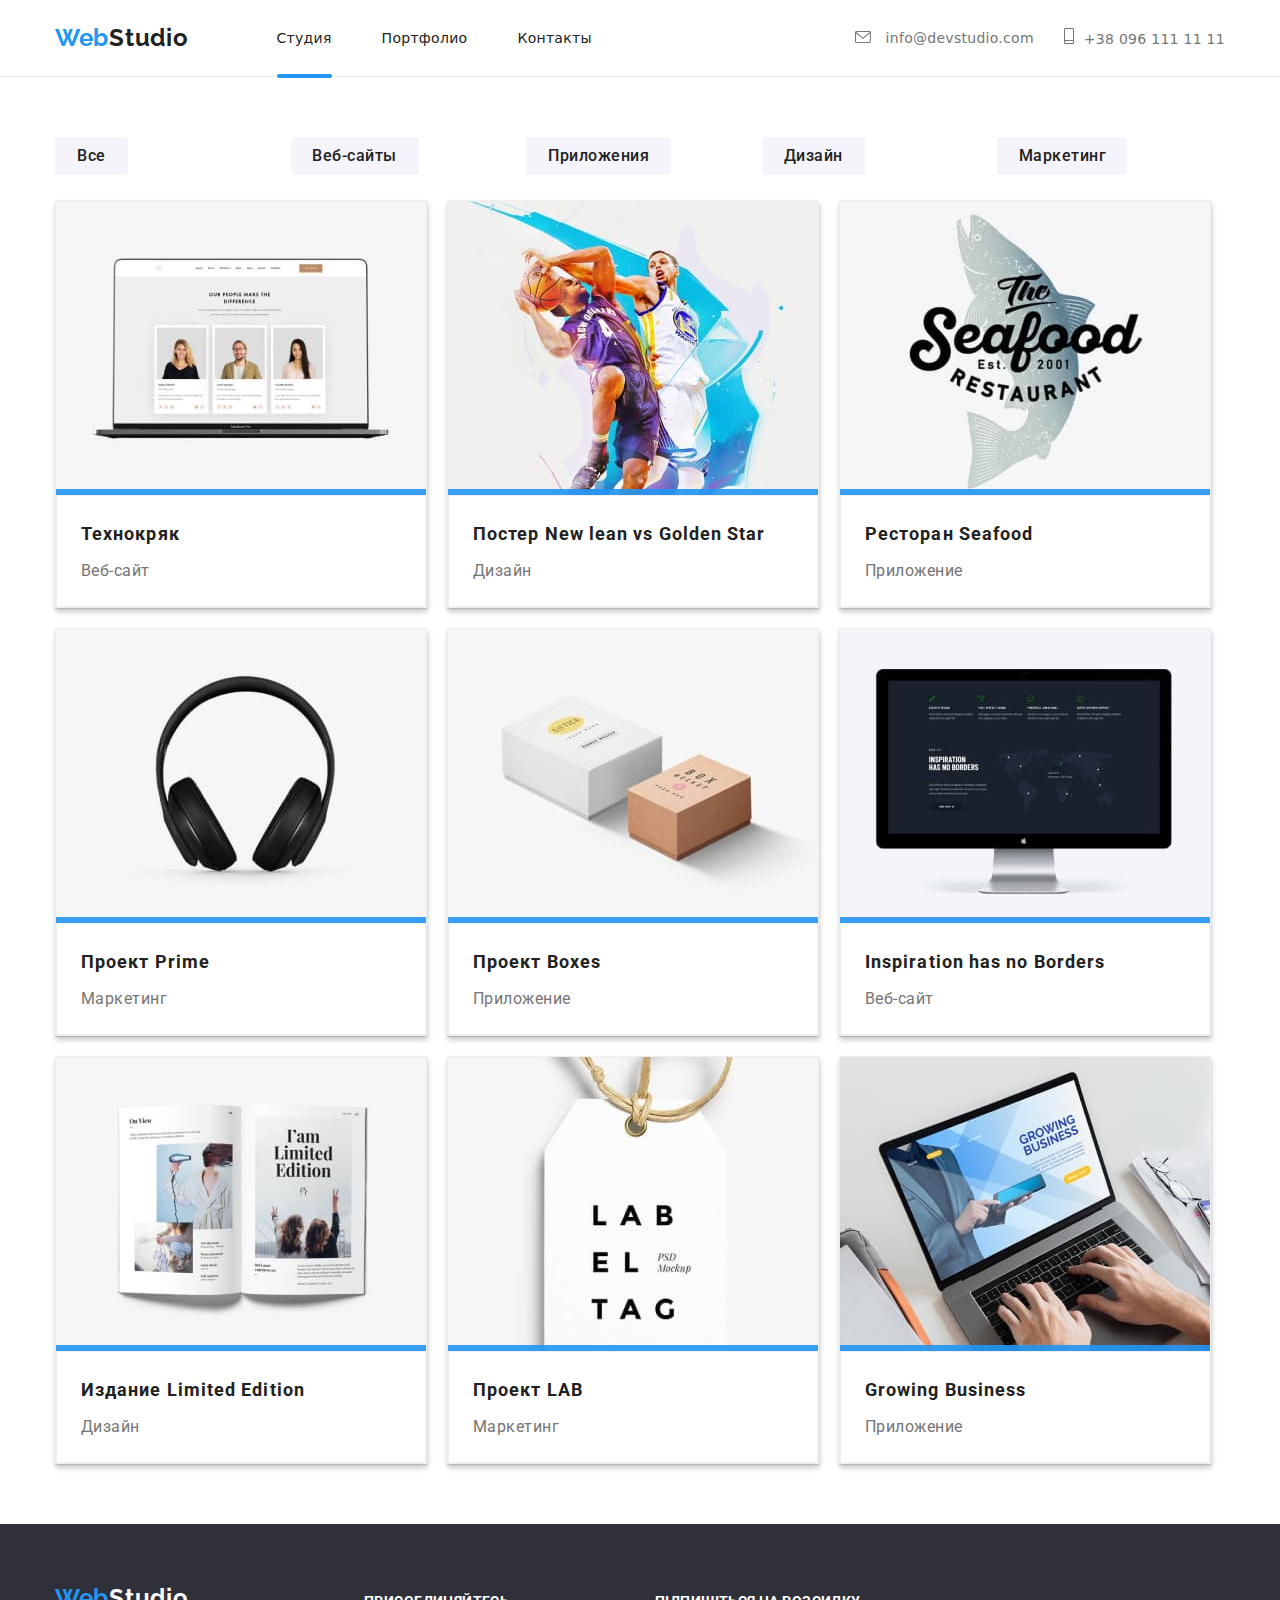
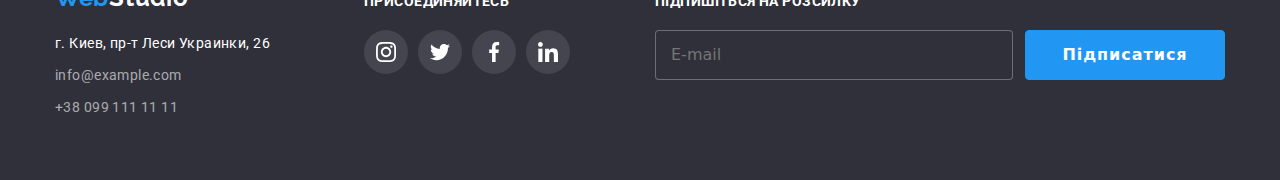
==== commit 63c77004: "final version-3" ====
--- a/portfolio.html
+++ b/portfolio.html
@@ -455,7 +455,100 @@
 
         
     </main>
+
     <footer class="page-footer">
+    
+    
+    
+        <div class="container container-footer">
+            <div class="container-footer-item">
+                <div class="container-footer-list">
+                    <a class="link logo logo-footer" href="index.html">Web<span class="logo-accent-footer">Studio</span></a>
+                    <address>
+                        <ul class="list list-address">
+                            <li class="list__item list__item_address">
+                                <a class="link list__link_color" href="https://goo.gl/maps/79wJ6iFCeuB7EtHP7"
+                                    target="_blank">г.
+                                    Киев,
+                                    пр-т Леси
+                                    Украинки, 26</a>
+                            </li>
+                            <li class="list__item">
+                                <a class="link list__link" href="mailto:info@example.com">info@example.com</a>
+                            </li>
+                            <li class="list__item">
+                                <a class="link list__link" href="tel:+380991111111">+38 099 111 11 11</a>
+                            </li>
+                        </ul>
+                    </address>
+                </div>
+                <div class="container-footer-icons">
+                    <h3 class="page-footer__title">присоединяйтесь</h3>
+                    <ul class="footer-social-list list">
+                        <li>
+                            <a href="" class="footer-social-list__link">
+                                <svg class="footer-social-list__icon" width="20" heith="20">
+                                    <use href="./images/sprite.svg#icon-instagram-2"></use>
+                                </svg>
+                            </a>
+                        </li>
+                        <li>
+                            <a href="" class="footer-social-list__link">
+                                <svg class="footer-social-list__icon" width="20" heith="20">
+                                    <use href="./images/sprite.svg#icon-twitter-1"></use>
+                                </svg>
+                            </a>
+                        </li>
+                        <li>
+                            <a href="" class="footer-social-list__link">
+                                <svg class="footer-social-list__icon" width="20" heith="20">
+                                    <use href="./images/sprite.svg#icon-facebook-1"></use>
+                                </svg>
+                            </a>
+                        </li>
+                        <li>
+                            <a href="" class="footer-social-list__link">
+                                <svg class="footer-social-list__icon" width="20" heith="20">
+                                    <use href="./images/sprite.svg#icon-linkedin-1"></use>
+                                </svg>
+                            </a>
+                        </li>
+                    </ul>
+                </div>
+            </div>
+    
+    
+    
+            <div class="footer-tablet">
+                <p class="modal-form-text-footer page-footer__title">Підпишіться на розсилку</p>
+                <form class="modal-form-footer">
+    
+                    <label class="modal-form-field-footer">
+                        <input type="email" name="user-email" class="modal-form-input-footer" required pattern=".+@"
+                            minlength="2" placeholder="E-mail">
+                    </label>
+    
+                    <button type="submit" class="modal-form-submit-footer">Підписатися
+                        <svg class="modal-form-icon-footer" width="24" height="24">
+                            <use href="./images/sprite.svg#icon-icon-send"></use>
+                        </svg>
+                    </button>
+                </form>
+            </div>
+    
+        </div>
+    
+    
+    
+    
+    
+    
+    </footer>
+
+
+
+
+    <!-- <footer class="page-footer">
         <div class="container container-footer">
             <div class="container-footer-list">
                 <a class="link logo logo-footer" href="index.html">Web<span class="logo-accent-footer">Studio</span></a>
@@ -535,7 +628,7 @@
     
     
     
-    </footer>
+    </footer> -->
 
     <script src="./js/mobile-menu.js"></script>
     
--- a/css/main.min.css
+++ b/css/main.min.css
@@ -1 +1 @@
-:root{--title-font-color: #212121;--transition-function: 250ms cubic-bezier(0.4, 0, 0.2, 1)}.visually-hidden{position:absolute;width:1px;height:1px;margin:-1px;padding:0;overflow:hidden;border:0;clip:rect(0 0 0)}.list{list-style:none}.link{text-decoration:none}h1,h2,h3,h4,p{margin-top:0;margin-bottom:0}ul,ol{margin-bottom:0;margin-top:0;padding-left:0}button{cursor:pointer}.container{padding-left:15px;padding-right:15px;width:100%}@media screen and (min-width: 480px){.container{width:480px;margin-left:auto;margin-right:auto}}@media screen and (min-width: 768px){.container{width:768px}}@media screen and (min-width: 1200px){.container{width:1200px}}.model-btn{font-style:normal;font-size:16px;font-weight:700;line-height:1.875;letter-spacing:.06em;background:#2196f3;color:#fff;border-radius:4px;border:1px solid #2196f3;cursor:pointer;padding-left:32px;padding-right:32px;padding-top:10px;padding-bottom:10px;transition:background-color 250ms cubic-bezier(0.4, 0, 0.2, 1),color 250ms cubic-bezier(0.4, 0, 0.2, 1),box-shadow 0px 4px 4px rgba(0,0,0,.15)}.model-btn:hover,.model-btn:focus{background-color:#188ce8;color:#fff;box-shadow:0px 4px 4px rgba(0,0,0,.15);border-radius:4px}@media screen and (max-width: 767px){.menu{display:none}}@media screen and (max-width: 767px){.menu-address{display:none}}.page-header-container{display:flex;align-items:center;justify-content:space-between}.mobile-menu-open{border:none;background-color:rgba(0,0,0,0);padding:0;line-height:0}.mobile-menu-open__icon{fill:#212121}@media screen and (max-width: 1600px){.page-header{padding-top:25px;padding-bottom:25px}}@media screen and (max-width: 767px){.page-header{padding-top:16px;padding-bottom:16px}}@media screen and (min-width: 768px){.page-nav{display:flex;align-items:center}.menu{display:flex}.menu{display:flex;align-items:center}.menu__item:not(:last-child){margin-right:50px}.menu__link{position:relative;font-style:normal;font-size:14px;font-weight:500;line-height:1.1428571429;letter-spacing:.02em;padding-bottom:32px;color:var(--title-font-color);transition:color var(--transition-function)}.menu__link::after{position:absolute;opacity:0;content:"";width:100%;height:4px;border-radius:2px;bottom:0;left:0;background-color:#2196f3;transition:opacity var(--transition-function)}.menu__link:hover,.menu__link:focus{color:#2196f3}.menu__link_hover::after{opacity:1}.contact-phone-number-header{font-family:"Roboto";font-style:normal;font-size:14px;font-weight:500;line-height:1.1428571429;letter-spacing:.02em;color:#757575}.menu-address__link{align-items:center;font-style:normal;font-size:14px;font-weight:500;line-height:1.1428571429;letter-spacing:.02em;color:#757575;transition:color var(--transition-function)}.menu-address__link:hover,.menu-address__link:focus{color:#2196f3}.mail-icon{margin-right:10px;fill:currentColor}.phone-icon{margin-right:10px;fill:currentColor}}@media screen and (min-width: 1200px){.menu-address{display:flex;align-items:flex-end;margin-left:auto}.menu-address{margin-left:auto;display:flex;align-items:center}.menu-address :not(:last-child){margin-right:30px}}@media screen and (min-width: 767px){.mobile-menu-open{display:none}}.logo{font-family:"Raleway";font-style:normal;font-weight:700;font-size:24px;line-height:1.1;letter-spacing:.03em;color:#2196f3}.logo-accent{color:#212121;font-family:"Raleway";font-style:normal;font-weight:700;font-size:24px;line-height:1.1;letter-spacing:.03em;margin-right:88px}.hero-backgroung-color{background-color:#c4c4c4;text-align:center;min-height:400px;background-position:center;background-size:cover;background-image:linear-gradient(rgba(47, 48, 58, 0.4), rgba(47, 48, 58, 0.4)),url(../../images/background/hero-img.jpg)}.hero-title{font-family:"Roboto";font-style:normal;font-weight:900;font-size:26px;line-height:1.6;letter-spacing:.06em;text-transform:uppercase;color:#fff;padding-top:118px;padding-bottom:30px}@media screen and (min-width: 768px){.hero-backgroung-color{background-image:url(../../images/background/hero-tablet-img.jpg)}}@media screen and (min-width: 1200px){.hero-backgroung-color{background-image:url(../../images/background/hero-desktop-img.jpg)}.hero-title{font-size:44px;line-height:1.36;padding-top:200px}.hero-backgroung-color{min-height:600px}}@media screen and (min-device-pixel-ratio: 2)and (max-width: 767px),screen and (min-resolution: 192dpi)and (max-width: 767px),screen and (min-resolution: 2dppx)and (max-width: 767px){.hero-backgroung-color{background-image:url(../../images/background/hero-img@2x.jpg)}}@media screen and (min-device-pixel-ratio: 2)and (min-width: 768px),screen and (min-resolution: 192dpi)and (min-width: 768px),screen and (min-resolution: 2dppx)and (min-width: 768px){.hero-backgroung-color{background-image:url(../../images/background/hero-tablet-img@2x.jpg)}}@media screen and (min-device-pixel-ratio: 2)and (min-width: 1200px),screen and (min-resolution: 192dpi)and (min-width: 1200px),screen and (min-resolution: 2dppx)and (min-width: 1200px){.hero-backgroung-color{background-image:url(../../images/background/hero-desktop-img@2x.jpg)}}.advantages-section{padding-top:60px;padding-bottom:60px}@media screen and (min-width: 1200px){.advantages-section{padding-top:94px;padding-bottom:94px}}.advantages-title{font-style:normal;font-size:14px;font-weight:700;line-height:1.1428571429;letter-spacing:.03em;text-transform:uppercase;color:var(--title-font-color);margin-bottom:10px}@media screen and (max-width: 767px){.advantages-title{text-align:center}}.advantages-text{font-style:normal;font-size:14px;font-weight:400;line-height:1.7142857143;letter-spacing:.03em;color:#757575}.advantages-list{width:100%}.advantages-list::before{justify-content:space-between;content:" ";display:block;background-color:#f5f4fa;height:120px;background-repeat:no-repeat;background-position:center;margin-bottom:30px;margin-top:30px}.icon-network::before{background-image:url(../images/icons/icon-network.svg)}.icon-clock::before{background-image:url(../images/icons/icon-clock.svg)}.icon-notebook::before{background-image:url(../images/icons/icon-notebook.svg)}.icon-astronaut::before{background-image:url(../images/icons/icon-astronaut.svg)}@media screen and (min-width: 768px){.advantages-main-list{display:flex;flex-wrap:wrap}.advantages-list{width:354px}.advantages-list:nth-child(2n){margin-left:30px}}@media screen and (min-width: 1200px){.advantages-main-list{justify-content:space-between}.advantages-list{width:270px}.advantages-list:nth-child(2n){margin-left:0}.advantages-list:not(:last-child){margin-right:30px}}@media screen and (min-width: 1200px){.duties-section{padding-top:0px;padding-bottom:94px}.section-main-title{font-style:normal;font-size:36px;font-weight:700;line-height:1.1666666667;text-align:center;letter-spacing:.03em;margin-bottom:50px;color:var(--title-font-color)}.duties-list{display:flex;justify-content:space-between}.what-we-do{position:relative}.what-we-do-overlay{position:absolute;bottom:0%;display:flex;justify-content:center;align-items:center;width:370px;height:70px;background-color:rgba(47,48,58,.8);font-size:14px;line-height:1.14;color:#fff;text-transform:uppercase;font-weight:700}}@media screen and (max-width: 1199px){.duties-section{display:none}}img{display:block;max-width:100%;height:auto}@media screen and (max-width: 767px){.team-list-shadow:not(:last-child){margin-bottom:30px}}@media screen and (min-width: 768px)and (max-width: 1199px){.team-list{display:flex;flex-wrap:wrap;gap:30px}}@media screen and (min-width: 1200px){.team-list{display:flex;gap:30px}}.social-list{display:flex;justify-content:center;gap:39px}.team-section{background-color:#f5f4fa;padding-top:60px;padding-bottom:60px}.team-list-shadow{box-shadow:0px 1px 3px rgba(0,0,0,.12),0px 1px 1px rgba(0,0,0,.14),0px 2px 1px rgba(0,0,0,.2);border-radius:0px 0px 4px 4px;background:#fff}.section-main-title{font-family:"Roboto";font-style:normal;font-weight:700;font-size:28px;line-height:1.1;text-align:center;letter-spacing:.03em;color:#212121;margin-bottom:30px}.team-title{font-style:normal;font-size:16px;font-weight:500;line-height:1.1875;text-align:center;letter-spacing:.03em;color:var(--title-font-color);margin-top:30px;margin-bottom:10px}.job-title{font-style:normal;font-size:16px;font-weight:400;line-height:1.1875;text-align:center;letter-spacing:.03em;color:#757575;margin-bottom:16px}.social-list-link{display:flex;justify-content:center;align-items:center;height:44px;border-radius:50%;background-color:#fff;transition:background-color var(--transition-function);margin-bottom:24px}.social-list-link:hover,.social-list-link:focus{background-color:#2196f3}.social-list-icon{fill:#afb1b8}.social-list-link:hover .social-list-icon,.social-list-link:focus .social-list-icon{fill:#fff}.clients-section{background-color:#fff;padding-top:60px;padding-bottom:60px}.clients-list{display:flex;flex-wrap:wrap;gap:30px}@media screen and (max-width: 767px){.clients-list-link{width:210px;height:92px}}@media screen and (min-width: 768px){.clients-list-link{width:226px;height:92px}}@media screen and (min-width: 1200px){.clients-list-link{width:170px;height:92px}}.clients-list-link{display:flex;content:" ";justify-content:center;align-items:center;border:1px solid #afb1b8;border-radius:4px;transition:border-color var(--transition-function)}.clients-list-link:hover,.clients-list-link:focus{border-color:#2196f3}.clients-list-icon{fill:#afb1b8;transition:fill var(--transition-function)}.clients-list-link:hover .clients-list-icon,.clients-list-link:focus .clients-list-icon{fill:#2196f3}@media screen and (max-width: 767px){.page-footer{text-align:center}}@media screen and (min-width: 768px){.container-footer-item{display:flex;align-items:baseline;flex-wrap:wrap;justify-content:space-around;row-gap:60px}.modal-form-footer{margin:0}.page-footer__title{margin-top:0}}@media screen and (min-width: 768px)and (max-width: 1200px){.modal-form-field-footer{display:flex;justify-content:center;margin-top:20px}.modal-form-submit-footer{display:flex;justify-content:center;margin-left:291px}.footer-tablet{margin-top:60px}}@media screen and (min-width: 1200px){.container-footer{display:flex;align-items:baseline;flex-wrap:wrap;justify-content:space-around;row-gap:60px}.container-footer-icons{margin-left:70px}}.page-footer{display:flex;background-color:#2f303a;padding-top:60px;padding-bottom:60px}.logo-accent-footer{color:#fff;font-style:normal;font-size:24px;font-weight:700;line-height:1.1666666667;letter-spacing:.03em}.list__link_color{font-family:"Roboto";font-style:normal;font-weight:400;font-size:14px;line-height:1.7;text-align:center;letter-spacing:.03em;color:#fff}.list__link{font-family:"Roboto";font-style:normal;font-weight:400;font-size:14px;line-height:1.7;text-align:center;letter-spacing:.03em;color:rgba(255,255,255,.6)}.list__item_address{margin-top:20px}.list__item:not(:last-child){margin-bottom:8px}.page-footer__title{font-family:"Roboto";font-style:normal;font-weight:700;font-size:14px;line-height:1.1;text-align:center;letter-spacing:.03em;text-transform:uppercase;color:#fff}.footer-social-list{display:flex;justify-content:center;gap:10px;margin-top:20px}.footer-social-list__link{display:flex;justify-content:center;align-items:center;width:44px;height:44px;border-radius:50%;background-color:rgba(255,255,255,.1);transition:background-color var(--transition-function)}.footer-social-list__link:hover,.footer-social-list__link:focus{background-color:#2196f3}.footer-social-list__icon{fill:#fff}.modal-form-text-footer{font-family:"Roboto";font-style:normal;font-weight:700;font-size:14px;line-height:1.1;letter-spacing:.03em;text-transform:uppercase;color:#fff}@media screen and (max-width: 767px){.modal-form-footer{margin-top:20px}.page-footer__title{margin-top:60px}.modal-form-text-footer{margin-top:60px}}.modal-form-input-footer{width:450px;height:50px;border:1px solid rgba(255,255,255,.3);border-radius:4px;padding-left:15px;background-color:#2f303a;color:rgba(255,255,255,.6)}.modal-form-submit-footer{font-style:normal;width:200px;height:50px;font-weight:700;font-size:16px;line-height:1.8;letter-spacing:.06em;background:#2196f3;color:#fff;border-radius:4px;border:1px solid #2196f3;cursor:pointer;padding-left:32px;padding-right:32px;padding-top:10px;padding-bottom:10px;transition:background-color 250ms cubic-bezier(0.4, 0, 0.2, 1),color 250ms cubic-bezier(0.4, 0, 0.2, 1),box-shadow 0px 4px 4px rgba(0,0,0,.15);margin-top:20px;margin-bottom:60px}.modal-form-submit-footer:hover,.modal-form-submit-footer:focus{background-color:#188ce8;color:#fff;box-shadow:0px 4px 4px rgba(0,0,0,.15);border-radius:4px}.modal-form-icon-footer{display:flex;justify-content:center;gap:10px}.backdrop{position:fixed;top:0;left:0;z-index:100;width:100%;height:100%;background-color:rgba(0,0,0,.2);transition:opacity 250ms cubic-bezier(0.4, 0, 0.2, 1),visibility 250ms cubic-bezier(0.4, 0, 0.2, 1)}.backdrop.is-hidden{opacity:0;pointer-events:none;visibility:hidden}.mobile-menu{position:fixed;width:100%;height:100%;max-height:796px;z-index:1000;top:0;left:0;background-color:#fff;opacity:0;visibility:hidden;pointer-events:none;transition:opacity 250ms cubic-bezier(0.4, 0, 0.2, 1),visibility 250ms cubic-bezier(0.4, 0, 0.2, 1)}.mobile-menu.is-open{opacity:1;visibility:visible;pointer-events:auto}.mobile-menu__close-btn{position:absolute;background-color:rgba(0,0,0,0);border:0;padding:0;line-height:0;top:15px;right:15px}.mobile-menu__container{position:relative;padding-top:48px;padding-bottom:48px;padding-left:25px;margin:0}.mobile-menu__close-icon{fill:#212121}.mobile-menu__link{font-family:"Roboto";font-style:normal;font-weight:500;font-size:40px;line-height:47px;letter-spacing:.02em;color:var(--title-font-color)}.mobile-menu__link:hover,.mobile-menu__link:focus{color:#2196f3}.mobile-menu__item:not(:last-child){margin-bottom:32px}.mobile-menu__list{margin-bottom:302px}.mobile-menu__secondary-link_phone{font-family:"Roboto";font-style:normal;font-weight:500;font-size:34px;line-height:1.1;letter-spacing:.02em;color:#2196f3;text-decoration:none}.mobile-menu__secondary-item:not(:last-child){margin-bottom:32px}.mobile-menu__secondary-item{margin-bottom:64px}.mobile-menu__secondary-link_mail{font-family:"Roboto";font-style:normal;font-weight:500;font-size:24px;line-height:1.1;letter-spacing:.02em;color:#757575;text-decoration:none;margin-top:32px}.mobile-menu__third-list{display:flex}.mobile-menu__third-item:not(:last-child){margin-right:20px}.mobile-menu__third-link{text-decoration:none;font-family:"Roboto";font-style:normal;font-weight:500;font-size:18px;line-height:1.2px;letter-spacing:.02em;color:#2196f3}@media screen and (min-width: 768px){.mobile-menu{display:none}}.modal{position:absolute;top:50%;left:50%;transform:translate(-50%, -50%);width:528px;height:581px;background-color:#fff;box-shadow:0px 1px 3px rgba(0,0,0,.12),0px 1px 1px rgba(0,0,0,.14),0px 2px 1px rgba(0,0,0,.2);border-radius:4px;padding:40px}.modal-close-btn{position:absolute;top:8px;right:8px;display:flex;justify-content:center;align-items:center;width:30px;height:30px;border-radius:50%;background:rgba(0,0,0,0);border:1px solid rgba(0,0,0,.1);padding:0}.modal-close-btn-icon{transition:fill 250ms cubic-bezier(0.4, 0, 0.2, 1)}.modal-close-btn:hover .modal-close-btn-icon,.modal-close-btn:focus .modal-close-btn-icon{fill:#2196f3}.modal-form{display:flex;flex-direction:column}.modal-form-text{font-family:"Roboto";font-style:normal;font-size:20px;font-weight:700;line-height:1.15;text-align:center;letter-spacing:.03em;color:var(--title-font-color);margin-bottom:12px}.modal-form-message{font-family:"Roboto";font-style:normal;font-size:12px;font-weight:400;line-height:1.1666666667;letter-spacing:.01em;resize:none;width:100%;height:120px;padding-left:16px;padding-top:12px;border:1px solid rgba(33,33,33,.2);border-radius:4px;transition:opacity 250ms cubic-bezier(0.4, 0, 0.2, 1),visibility 250ms cubic-bezier(0.4, 0, 0.2, 1)}.modal-form-message:focus{outline:none;border-color:#2196f3}.modal-form-message::placeholder{color:rgba(117,117,117,.5)}.modal-form-check-desc{display:flex;align-items:center;margin-bottom:30px}.modal-form-check-desc::before{display:block;width:16px;height:15px;content:"";border-radius:2px;cursor:pointer;margin-left:12px;margin-right:7px;outline:1px solid rgba(33,33,33,.2);border-radius:4px}.modal-form-check:checked+.modal-form-check-desc::before{background-color:#2196f3;background-image:url(../images/icons/check.svg);background-repeat:no-repeat;background-position:center;background-size:11px 8px}.modal-form-check:focus+.modal-form-check-desc::before{outline:1px solid rgba(33,33,33,.2);border-radius:4px}.modal-form-decs-policy{font-family:"Roboto";font-style:normal;font-size:14px;font-weight:400;line-height:1.7142857143;letter-spacing:.03em;color:#757575}.modal-form-desc-policy-link{font-family:"Roboto";font-style:normal;font-size:14px;font-weight:400;line-height:1.7142857143;letter-spacing:.03em;color:#2196f3}.modal-form-submit{width:200px;height:50px;font-family:"Roboto";font-style:normal;font-size:16px;font-weight:700;line-height:1.875;border:0;background:#2196f3;box-shadow:0px 4px 4px rgba(0,0,0,.15);border-radius:4px;color:#fff}.modal-form-input-desc{display:block;font-family:"Roboto";font-style:normal;font-size:12px;font-weight:400;line-height:1.1666666667;letter-spacing:.01em;color:#757575;margin-bottom:4px}.modal-form-input{width:100%;height:40px;border:1px solid rgba(33,33,33,.2);border-radius:4px;padding:14px;padding-left:42px;color:#000;transition:opacity 250ms cubic-bezier(0.4, 0, 0.2, 1),visibility 250ms cubic-bezier(0.4, 0, 0.2, 1)}.modal-form-input:focus{outline:none;border-color:#2196f3}.modal-form-input-wrapper{display:block;position:relative}.modal-form-icon{position:absolute;top:50%;left:12px;transform:translateY(-50%);fill:#212121}.modal-form-input:focus+.modal-form-icon{fill:#2196f3}.modal-form-field{margin-bottom:10px}.modal-form-submit{align-self:center;font-style:normal;font-size:16px;font-weight:700;line-height:1.875;letter-spacing:.06em;background:#2196f3;color:#fff;border-radius:4px;border:1px solid #2196f3;cursor:pointer;padding-left:32px;padding-right:32px;padding-top:10px;padding-bottom:10px;transition:background-color 250ms cubic-bezier(0.4, 0, 0.2, 1),color 250ms cubic-bezier(0.4, 0, 0.2, 1),box-shadow 0px 4px 4px rgba(0,0,0,.15)}.modal-form-submit:hover,.modal-form-submit:focus{background-color:#188ce8;color:#fff;box-shadow:0px 4px 4px rgba(0,0,0,.15);border-radius:4px}.page-header{border-bottom:1px solid #ececec}.overlay{position:absolute;top:0;left:0;width:100%;overflow:auto;transform:translate(0, 100%);transition:transform 250ms cubic-bezier(0.4, 0, 0.2, 1);background-color:rgba(33,150,243,.9);font-family:"Roboto";font-style:normal;font-weight:400;font-size:18px;line-height:1.5;letter-spacing:.03em;color:#fff;padding-left:24px;padding-right:24px;padding-top:63px;padding-bottom:63px}.items-menu-flex-wrapper{position:relative;overflow:hidden}img{display:block;max-width:100%;height:auto}@media screen and (max-width: 767px){.portfolio-list{display:flex;flex-wrap:wrap;justify-content:flex-start;row-gap:15px;gap:8px}.portfolio-secondary-list__item:not(:last-child){margin-bottom:30px}}@media screen and (min-width: 768px)and (max-width: 1199px){.portfolio-secondary-list{display:flex;flex-wrap:wrap;margin:0}.portfolio-secondary-list__item:not(:last-child){flex:1 1 calc(50% - 30px);margin:15px;box-sizing:border-box;padding:0px,0px}.portfolio-secondary-list__last_item{width:340px;margin-top:10px;margin-left:15px}}@media screen and (min-width: 1200px){.portfolio-secondary-list{display:flex;flex-wrap:wrap;gap:20px}.portfolio-secondary-list .portfolio-list__item{width:368px;gap:30px}}.portfolio-list{display:flex;justify-content:center;gap:8px}.page-portfolio{padding-top:60px;padding-bottom:60px}.portfolio-secondary-list{margin-top:40px}.portfolio-list__btn{font-family:"Roboto";font-style:normal;font-size:16px;font-weight:500;line-height:1.625;text-align:center;letter-spacing:.03em;color:var(--title-font-color);border-radius:4px;border-color:#f5f4fa;transition:background-color var(--transition-function),color var(--transition-function),box-shadow var(--transition-function)}.portfolio-list__btn:hover,.portfolio-list__btn:focus{background-color:#2196f3;color:#fff;box-shadow:0px 3px 1px rgba(0,0,0,.1),0px 1px 2px rgba(0,0,0,.08),0px 2px 2px rgba(0,0,0,.12)}.button-portfolio-first{width:73px;height:38px;background:#f5f4fa;border:0px;border-radius:4px}.button-portfolio-second{width:128px;height:38px;background:#f5f4fa;border-radius:4px;border:0px}.button-portfolio-third{width:145px;height:38px;background:#f5f4fa;border-radius:4px;border:0px}.button-portfolio-forth{width:103px;height:38px;background:#f5f4fa;border-radius:4px;border:0px}.button-portfolio-fifth{width:130px;height:38px;background:#f5f4fa;border-radius:4px;border:0px}.poster-title{font-family:"Roboto";font-style:normal;font-size:18px;font-weight:700;line-height:2;letter-spacing:.06em;color:var(--title-font-color)}.portfolio-secondary-list__desc{font-family:"Roboto";font-style:normal;font-size:16px;font-weight:400;line-height:1.875;letter-spacing:.03em;color:#757575}.portfolio-secondary-list__title{font-family:"Roboto";font-style:normal;font-size:18px;font-weight:700;line-height:2;letter-spacing:.06em;margin-bottom:4px;color:var(--title-font-color)}.title-description{padding-left:24px;padding-right:24px;padding-top:20px;padding-bottom:20px;border:1px solid #eee}.portfolio-secondary-list__item{background:#fff;border:1px solid #eee;box-shadow:0px 1px 1px rgba(0,0,0,.12),0px 4px 4px rgba(0,0,0,.06),1px 4px 6px rgba(0,0,0,.16)}/*# sourceMappingURL=main.min.css.map */+:root{--title-font-color: #212121;--transition-function: 250ms cubic-bezier(0.4, 0, 0.2, 1)}.visually-hidden{position:absolute;width:1px;height:1px;margin:-1px;padding:0;overflow:hidden;border:0;clip:rect(0 0 0)}.list{list-style:none}.link{text-decoration:none}h1,h2,h3,h4,p{margin-top:0;margin-bottom:0}ul,ol{margin-bottom:0;margin-top:0;padding-left:0}button{cursor:pointer}.container{padding-left:15px;padding-right:15px;width:100%}@media screen and (min-width: 480px){.container{width:480px;margin-left:auto;margin-right:auto}}@media screen and (min-width: 768px){.container{width:768px}}@media screen and (min-width: 1200px){.container{width:1200px}}.model-btn{font-style:normal;font-size:16px;font-weight:700;line-height:1.875;letter-spacing:.06em;background:#2196f3;color:#fff;border-radius:4px;border:1px solid #2196f3;cursor:pointer;padding-left:32px;padding-right:32px;padding-top:10px;padding-bottom:10px;transition:background-color 250ms cubic-bezier(0.4, 0, 0.2, 1),color 250ms cubic-bezier(0.4, 0, 0.2, 1),box-shadow 0px 4px 4px rgba(0,0,0,.15)}.model-btn:hover,.model-btn:focus{background-color:#188ce8;color:#fff;box-shadow:0px 4px 4px rgba(0,0,0,.15);border-radius:4px}@media screen and (max-width: 767px){.menu{display:none}}@media screen and (max-width: 767px){.menu-address{display:none}}.page-header-container{display:flex;align-items:center;justify-content:space-between}.mobile-menu-open{border:none;background-color:rgba(0,0,0,0);padding:0;line-height:0}.mobile-menu-open__icon{fill:#212121}@media screen and (max-width: 1600px){.page-header{padding-top:25px;padding-bottom:25px}}@media screen and (max-width: 767px){.page-header{padding-top:16px;padding-bottom:16px}}@media screen and (min-width: 768px){.page-nav{display:flex;align-items:center}.menu{display:flex}.menu{display:flex;align-items:center}.menu__item:not(:last-child){margin-right:50px}.menu__link{position:relative;font-style:normal;font-size:14px;font-weight:500;line-height:1.1428571429;letter-spacing:.02em;padding-bottom:32px;color:var(--title-font-color);transition:color var(--transition-function)}.menu__link::after{position:absolute;opacity:0;content:"";width:100%;height:4px;border-radius:2px;bottom:0;left:0;background-color:#2196f3;transition:opacity var(--transition-function)}.menu__link:hover,.menu__link:focus{color:#2196f3}.menu__link_hover::after{opacity:1}.contact-phone-number-header{font-family:"Roboto";font-style:normal;font-size:14px;font-weight:500;line-height:1.1428571429;letter-spacing:.02em;color:#757575}.menu-address__link{align-items:center;font-style:normal;font-size:14px;font-weight:500;line-height:1.1428571429;letter-spacing:.02em;color:#757575;transition:color var(--transition-function)}.menu-address__link:hover,.menu-address__link:focus{color:#2196f3}.mail-icon{margin-right:10px;fill:currentColor}.phone-icon{margin-right:10px;fill:currentColor}}@media screen and (min-width: 1200px){.menu-address{display:flex;align-items:flex-end;margin-left:auto}.menu-address{margin-left:auto;display:flex;align-items:center}.menu-address :not(:last-child){margin-right:30px}}@media screen and (min-width: 767px){.mobile-menu-open{display:none}}.logo{font-family:"Raleway";font-style:normal;font-weight:700;font-size:24px;line-height:1.1;letter-spacing:.03em;color:#2196f3}.logo-accent{color:#212121;font-family:"Raleway";font-style:normal;font-weight:700;font-size:24px;line-height:1.1;letter-spacing:.03em;margin-right:88px}.hero-backgroung-color{background-color:#c4c4c4;text-align:center;min-height:400px;background-position:center;background-size:cover;background-image:linear-gradient(rgba(47, 48, 58, 0.4), rgba(47, 48, 58, 0.4)),url(../../images/background/hero-img.jpg)}.hero-title{font-family:"Roboto";font-style:normal;font-weight:900;font-size:26px;line-height:1.6;letter-spacing:.06em;text-transform:uppercase;color:#fff;padding-top:118px;padding-bottom:30px}@media screen and (min-width: 768px){.hero-backgroung-color{background-image:url(../../images/background/hero-tablet-img.jpg)}}@media screen and (min-width: 1200px){.hero-backgroung-color{background-image:url(../../images/background/hero-desktop-img.jpg)}.hero-title{font-size:44px;line-height:1.36;padding-top:200px}.hero-backgroung-color{min-height:600px}}@media screen and (min-device-pixel-ratio: 2)and (max-width: 767px),screen and (min-resolution: 192dpi)and (max-width: 767px),screen and (min-resolution: 2dppx)and (max-width: 767px){.hero-backgroung-color{background-image:url(../../images/background/hero-img@2x.jpg)}}@media screen and (min-device-pixel-ratio: 2)and (min-width: 768px),screen and (min-resolution: 192dpi)and (min-width: 768px),screen and (min-resolution: 2dppx)and (min-width: 768px){.hero-backgroung-color{background-image:url(../../images/background/hero-tablet-img@2x.jpg)}}@media screen and (min-device-pixel-ratio: 2)and (min-width: 1200px),screen and (min-resolution: 192dpi)and (min-width: 1200px),screen and (min-resolution: 2dppx)and (min-width: 1200px){.hero-backgroung-color{background-image:url(../../images/background/hero-desktop-img@2x.jpg)}}.advantages-section{padding-top:60px;padding-bottom:60px}@media screen and (min-width: 1200px){.advantages-section{padding-top:94px;padding-bottom:94px}}.advantages-title{font-style:normal;font-size:14px;font-weight:700;line-height:1.1428571429;letter-spacing:.03em;text-transform:uppercase;color:var(--title-font-color);margin-bottom:10px}@media screen and (max-width: 767px){.advantages-title{text-align:center}}.advantages-text{font-style:normal;font-size:14px;font-weight:400;line-height:1.7142857143;letter-spacing:.03em;color:#757575}.advantages-list{width:100%}.advantages-list::before{justify-content:space-between;content:" ";display:block;background-color:#f5f4fa;height:120px;background-repeat:no-repeat;background-position:center;margin-bottom:30px;margin-top:30px}.icon-network::before{background-image:url(../images/icons/icon-network.svg)}.icon-clock::before{background-image:url(../images/icons/icon-clock.svg)}.icon-notebook::before{background-image:url(../images/icons/icon-notebook.svg)}.icon-astronaut::before{background-image:url(../images/icons/icon-astronaut.svg)}@media screen and (min-width: 768px){.advantages-main-list{display:flex;flex-wrap:wrap}.advantages-list{width:354px}.advantages-list:nth-child(2n){margin-left:30px}}@media screen and (min-width: 1200px){.advantages-main-list{justify-content:space-between}.advantages-list{width:270px}.advantages-list:nth-child(2n){margin-left:0}.advantages-list:not(:last-child){margin-right:30px}}@media screen and (min-width: 1200px){.duties-section{padding-top:0px;padding-bottom:94px}.section-main-title{font-style:normal;font-size:36px;font-weight:700;line-height:1.1666666667;text-align:center;letter-spacing:.03em;margin-bottom:50px;color:var(--title-font-color)}.duties-list{display:flex;justify-content:space-between}.what-we-do{position:relative}.what-we-do-overlay{position:absolute;bottom:0%;display:flex;justify-content:center;align-items:center;width:370px;height:70px;background-color:rgba(47,48,58,.8);font-size:14px;line-height:1.14;color:#fff;text-transform:uppercase;font-weight:700}}@media screen and (max-width: 1199px){.duties-section{display:none}}img{display:block;max-width:100%;height:auto}@media screen and (max-width: 767px){.team-list-shadow:not(:last-child){margin-bottom:30px}}@media screen and (min-width: 768px)and (max-width: 1199px){.team-list{display:flex;flex-wrap:wrap;gap:30px}}@media screen and (min-width: 1200px){.team-list{display:flex;gap:30px}}.social-list{display:flex;justify-content:center;gap:39px}.team-section{background-color:#f5f4fa;padding-top:60px;padding-bottom:60px}.team-list-shadow{box-shadow:0px 1px 3px rgba(0,0,0,.12),0px 1px 1px rgba(0,0,0,.14),0px 2px 1px rgba(0,0,0,.2);border-radius:0px 0px 4px 4px;background:#fff}.section-main-title{font-family:"Roboto";font-style:normal;font-weight:700;font-size:28px;line-height:1.1;text-align:center;letter-spacing:.03em;color:#212121;margin-bottom:30px}.team-title{font-style:normal;font-size:16px;font-weight:500;line-height:1.1875;text-align:center;letter-spacing:.03em;color:var(--title-font-color);margin-top:30px;margin-bottom:10px}.job-title{font-style:normal;font-size:16px;font-weight:400;line-height:1.1875;text-align:center;letter-spacing:.03em;color:#757575;margin-bottom:16px}.social-list-link{display:flex;justify-content:center;align-items:center;height:44px;border-radius:50%;background-color:#fff;transition:background-color var(--transition-function);margin-bottom:24px}.social-list-link:hover,.social-list-link:focus{background-color:#2196f3}.social-list-icon{fill:#afb1b8}.social-list-link:hover .social-list-icon,.social-list-link:focus .social-list-icon{fill:#fff}.clients-section{background-color:#fff;padding-top:60px;padding-bottom:60px}.clients-list{display:flex;flex-wrap:wrap;gap:30px}@media screen and (max-width: 767px){.clients-list-link{width:210px;height:92px}}@media screen and (min-width: 768px){.clients-list-link{width:226px;height:92px}}@media screen and (min-width: 1200px){.clients-list-link{width:170px;height:92px}}.clients-list-link{display:flex;content:" ";justify-content:center;align-items:center;border:1px solid #afb1b8;border-radius:4px;transition:border-color var(--transition-function)}.clients-list-link:hover,.clients-list-link:focus{border-color:#2196f3}.clients-list-icon{fill:#afb1b8;transition:fill var(--transition-function)}.clients-list-link:hover .clients-list-icon,.clients-list-link:focus .clients-list-icon{fill:#2196f3}@media screen and (max-width: 767px){.page-footer{text-align:center}.modal-form-input-footer{width:100%}.modal-form-submit-footer{margin-top:20px}.modal-form-input-footer{width:100%}.modal-footer-title{text-align:center}}@media screen and (min-width: 768px){.container-footer-item{display:flex;align-items:baseline;flex-wrap:wrap;justify-content:space-around;row-gap:60px}.modal-form-footer{margin:0}}@media screen and (min-width: 768px)and (max-width: 1199px){.modal-form-field-footer{display:flex;justify-content:center;margin-top:20px}.modal-form-submit-footer{display:flex;justify-content:center;margin-top:20px}.modal-form-input-footer{width:450px}.modal-form-footer{display:flex;flex-direction:column}.footer-tablet{margin-top:60px;text-align:center}.container-footer-item{display:flex;flex-wrap:wrap;align-items:baseline;justify-content:space-around;gap:60px}.container-footer-list{text-align:center}.modal-form-footer{align-items:center}.page-footer__title{text-align:center}.modal-form-text-footer{text-align:center}}@media screen and (min-width: 1200px){.container-footer-item{display:flex;gap:94px}.logo-footer{margin-bottom:20px}.logo-accent-footer{margin-bottom:20px}.modal-form-text-footer{margin-bottom:20px}.page-footer__title{text-align:start}.container-footer{display:flex;justify-content:space-between;align-items:baseline}.modal-form-input-footer{width:358px;height:50px}.modal-form-footer{display:flex;flex-direction:row;align-items:center;justify-content:center;gap:12px}.modal-form-field-footer{margin:0}}.page-footer{display:flex;background-color:#2f303a;padding-top:60px;padding-bottom:60px}.logo-accent-footer{color:#fff;font-style:normal;font-size:24px;font-weight:700;line-height:1.1666666667;letter-spacing:.03em}.list__link_color{font-family:"Roboto";font-style:normal;font-weight:400;font-size:14px;line-height:1.7;text-align:center;letter-spacing:.03em;color:#fff}.list__link{font-family:"Roboto";font-style:normal;font-weight:400;font-size:14px;line-height:1.7;text-align:center;letter-spacing:.03em;color:rgba(255,255,255,.6)}.list__item_address{margin-top:20px}.list__item:not(:last-child){margin-bottom:8px}.page-footer__title{font-family:"Roboto";font-style:normal;font-weight:700;font-size:14px;line-height:1.1;letter-spacing:.03em;text-transform:uppercase;color:#fff}.footer-social-list{display:flex;justify-content:center;gap:10px;margin-top:20px}.footer-social-list__link{display:flex;justify-content:center;align-items:center;width:44px;height:44px;border-radius:50%;background-color:rgba(255,255,255,.1);transition:background-color var(--transition-function)}.footer-social-list__link:hover,.footer-social-list__link:focus{background-color:#2196f3}.footer-social-list__icon{fill:#fff}.modal-form-text-footer{font-family:"Roboto";font-style:normal;font-weight:700;font-size:14px;line-height:1.1;letter-spacing:.03em;text-transform:uppercase;color:#fff}@media screen and (max-width: 767px){.modal-form-footer{margin-top:20px}.page-footer__title{margin-top:60px}.modal-form-text-footer{margin-top:60px}}.modal-form-input-footer{height:50px;border:1px solid rgba(255,255,255,.3);border-radius:4px;padding-left:15px;background-color:#2f303a;color:rgba(255,255,255,.6)}.modal-form-submit-footer{font-style:normal;width:200px;height:50px;font-weight:700;font-size:16px;line-height:1.8;letter-spacing:.06em;background:#2196f3;color:#fff;border-radius:4px;border:1px solid #2196f3;cursor:pointer;padding-left:32px;padding-right:32px;padding-top:10px;padding-bottom:10px;transition:background-color 250ms cubic-bezier(0.4, 0, 0.2, 1),color 250ms cubic-bezier(0.4, 0, 0.2, 1),box-shadow 0px 4px 4px rgba(0,0,0,.15)}.modal-form-submit-footer:hover,.modal-form-submit-footer:focus{background-color:#188ce8;color:#fff;box-shadow:0px 4px 4px rgba(0,0,0,.15);border-radius:4px}.modal-form-icon-footer{display:flex;justify-content:center;gap:10px}.backdrop{position:fixed;top:0;left:0;z-index:100;width:100%;height:100%;background-color:rgba(0,0,0,.2);transition:opacity 250ms cubic-bezier(0.4, 0, 0.2, 1),visibility 250ms cubic-bezier(0.4, 0, 0.2, 1)}.backdrop.is-hidden{opacity:0;pointer-events:none;visibility:hidden}.mobile-menu{position:fixed;width:100%;height:100%;max-height:796px;z-index:1000;top:0;left:0;background-color:#fff;opacity:0;visibility:hidden;pointer-events:none;transition:opacity 250ms cubic-bezier(0.4, 0, 0.2, 1),visibility 250ms cubic-bezier(0.4, 0, 0.2, 1)}.mobile-menu.is-open{opacity:1;visibility:visible;pointer-events:auto}.mobile-menu__close-btn{position:absolute;background-color:rgba(0,0,0,0);border:0;padding:0;line-height:0;top:15px;right:15px}.mobile-menu__container{position:relative;padding-top:48px;padding-bottom:48px;padding-left:25px;margin:0}.mobile-menu__close-icon{fill:#212121}.mobile-menu__link{font-family:"Roboto";font-style:normal;font-weight:500;font-size:40px;line-height:47px;letter-spacing:.02em;color:var(--title-font-color)}.mobile-menu__link:hover,.mobile-menu__link:focus{color:#2196f3}.mobile-menu__item:not(:last-child){margin-bottom:32px}.mobile-menu__list{margin-bottom:302px}.mobile-menu__secondary-link_phone{font-family:"Roboto";font-style:normal;font-weight:500;font-size:34px;line-height:1.1;letter-spacing:.02em;color:#2196f3;text-decoration:none}.mobile-menu__secondary-item:not(:last-child){margin-bottom:32px}.mobile-menu__secondary-item{margin-bottom:64px}.mobile-menu__secondary-link_mail{font-family:"Roboto";font-style:normal;font-weight:500;font-size:24px;line-height:1.1;letter-spacing:.02em;color:#757575;text-decoration:none;margin-top:32px}.mobile-menu__third-list{display:flex}.mobile-menu__third-item:not(:last-child){margin-right:20px}.mobile-menu__third-link{text-decoration:none;font-family:"Roboto";font-style:normal;font-weight:500;font-size:18px;line-height:1.2px;letter-spacing:.02em;color:#2196f3}@media screen and (min-width: 768px){.mobile-menu{display:none}}.modal{position:absolute;top:50%;left:50%;transform:translate(-50%, -50%);width:528px;height:581px;background-color:#fff;box-shadow:0px 1px 3px rgba(0,0,0,.12),0px 1px 1px rgba(0,0,0,.14),0px 2px 1px rgba(0,0,0,.2);border-radius:4px;padding:40px}.modal-close-btn{position:absolute;top:8px;right:8px;display:flex;justify-content:center;align-items:center;width:30px;height:30px;border-radius:50%;background:rgba(0,0,0,0);border:1px solid rgba(0,0,0,.1);padding:0}.modal-close-btn-icon{transition:fill 250ms cubic-bezier(0.4, 0, 0.2, 1)}.modal-close-btn:hover .modal-close-btn-icon,.modal-close-btn:focus .modal-close-btn-icon{fill:#2196f3}.modal-form{display:flex;flex-direction:column}.modal-form-text{font-family:"Roboto";font-style:normal;font-size:20px;font-weight:700;line-height:1.15;text-align:center;letter-spacing:.03em;color:var(--title-font-color);margin-bottom:12px}.modal-form-message{font-family:"Roboto";font-style:normal;font-size:12px;font-weight:400;line-height:1.1666666667;letter-spacing:.01em;resize:none;width:100%;height:120px;padding-left:16px;padding-top:12px;border:1px solid rgba(33,33,33,.2);border-radius:4px;transition:opacity 250ms cubic-bezier(0.4, 0, 0.2, 1),visibility 250ms cubic-bezier(0.4, 0, 0.2, 1)}.modal-form-message:focus{outline:none;border-color:#2196f3}.modal-form-message::placeholder{color:rgba(117,117,117,.5)}.modal-form-check-desc{display:flex;align-items:center;margin-bottom:30px}.modal-form-check-desc::before{display:block;width:16px;height:15px;content:"";border-radius:2px;cursor:pointer;margin-left:12px;margin-right:7px;outline:1px solid rgba(33,33,33,.2);border-radius:4px}.modal-form-check:checked+.modal-form-check-desc::before{background-color:#2196f3;background-image:url(../images/icons/check.svg);background-repeat:no-repeat;background-position:center;background-size:11px 8px}.modal-form-check:focus+.modal-form-check-desc::before{outline:1px solid rgba(33,33,33,.2);border-radius:4px}.modal-form-decs-policy{font-family:"Roboto";font-style:normal;font-size:14px;font-weight:400;line-height:1.7142857143;letter-spacing:.03em;color:#757575}.modal-form-desc-policy-link{font-family:"Roboto";font-style:normal;font-size:14px;font-weight:400;line-height:1.7142857143;letter-spacing:.03em;color:#2196f3}.modal-form-submit{width:200px;height:50px;font-family:"Roboto";font-style:normal;font-size:16px;font-weight:700;line-height:1.875;border:0;background:#2196f3;box-shadow:0px 4px 4px rgba(0,0,0,.15);border-radius:4px;color:#fff}.modal-form-input-desc{display:block;font-family:"Roboto";font-style:normal;font-size:12px;font-weight:400;line-height:1.1666666667;letter-spacing:.01em;color:#757575;margin-bottom:4px}.modal-form-input{width:100%;height:40px;border:1px solid rgba(33,33,33,.2);border-radius:4px;padding:14px;padding-left:42px;color:#000;transition:opacity 250ms cubic-bezier(0.4, 0, 0.2, 1),visibility 250ms cubic-bezier(0.4, 0, 0.2, 1)}.modal-form-input:focus{outline:none;border-color:#2196f3}.modal-form-input-wrapper{display:block;position:relative}.modal-form-icon{position:absolute;top:50%;left:12px;transform:translateY(-50%);fill:#212121}.modal-form-input:focus+.modal-form-icon{fill:#2196f3}.modal-form-field{margin-bottom:10px}.modal-form-submit{align-self:center;font-style:normal;font-size:16px;font-weight:700;line-height:1.875;letter-spacing:.06em;background:#2196f3;color:#fff;border-radius:4px;border:1px solid #2196f3;cursor:pointer;padding-left:32px;padding-right:32px;padding-top:10px;padding-bottom:10px;transition:background-color 250ms cubic-bezier(0.4, 0, 0.2, 1),color 250ms cubic-bezier(0.4, 0, 0.2, 1),box-shadow 0px 4px 4px rgba(0,0,0,.15)}.modal-form-submit:hover,.modal-form-submit:focus{background-color:#188ce8;color:#fff;box-shadow:0px 4px 4px rgba(0,0,0,.15);border-radius:4px}.page-header{border-bottom:1px solid #ececec}.overlay{position:absolute;top:0;left:0;width:100%;overflow:auto;transform:translate(0, 100%);transition:transform 250ms cubic-bezier(0.4, 0, 0.2, 1);background-color:rgba(33,150,243,.9);font-family:"Roboto";font-style:normal;font-weight:400;font-size:18px;line-height:1.5;letter-spacing:.03em;color:#fff;padding-left:24px;padding-right:24px;padding-top:63px;padding-bottom:63px}.items-menu-flex-wrapper{position:relative;overflow:hidden}img{display:block;max-width:100%;height:auto}@media screen and (max-width: 767px){.portfolio-list{display:flex;flex-wrap:wrap;justify-content:flex-start;row-gap:15px;gap:8px}.portfolio-secondary-list__item:not(:last-child){margin-bottom:30px}}@media screen and (min-width: 768px)and (max-width: 1199px){.portfolio-secondary-list{display:flex;flex-wrap:wrap;margin:0}.portfolio-secondary-list__item:not(:last-child){flex-basis:calc(50% - 30px);margin:15px;box-sizing:border-box;padding:0px,0px}}@media screen and (min-width: 1200px){.portfolio-secondary-list{display:flex;flex-wrap:wrap;gap:20px}.portfolio-list__item{width:368px;gap:30px}}.portfolio-list{display:flex;justify-content:center;gap:8px;margin-bottom:40px}.page-portfolio{padding-top:60px;padding-bottom:60px}.portfolio-secondary-list{margin-top:-15px}.portfolio-list__btn{font-family:"Roboto";font-style:normal;font-size:16px;font-weight:500;line-height:1.625;text-align:center;letter-spacing:.03em;color:var(--title-font-color);border-radius:4px;border-color:#f5f4fa;transition:background-color var(--transition-function),color var(--transition-function),box-shadow var(--transition-function)}.portfolio-list__btn:hover,.portfolio-list__btn:focus{background-color:#2196f3;color:#fff;box-shadow:0px 3px 1px rgba(0,0,0,.1),0px 1px 2px rgba(0,0,0,.08),0px 2px 2px rgba(0,0,0,.12)}.button-portfolio-first{width:73px;height:38px;background:#f5f4fa;border:0px;border-radius:4px}.button-portfolio-second{width:128px;height:38px;background:#f5f4fa;border-radius:4px;border:0px}.button-portfolio-third{width:145px;height:38px;background:#f5f4fa;border-radius:4px;border:0px}.button-portfolio-forth{width:103px;height:38px;background:#f5f4fa;border-radius:4px;border:0px}.button-portfolio-fifth{width:130px;height:38px;background:#f5f4fa;border-radius:4px;border:0px}.poster-title{font-family:"Roboto";font-style:normal;font-size:18px;font-weight:700;line-height:2;letter-spacing:.06em;color:var(--title-font-color)}.portfolio-secondary-list__desc{font-family:"Roboto";font-style:normal;font-size:16px;font-weight:400;line-height:1.875;letter-spacing:.03em;color:#757575}.portfolio-secondary-list__title{font-family:"Roboto";font-style:normal;font-size:18px;font-weight:700;line-height:2;letter-spacing:.06em;margin-bottom:4px;color:var(--title-font-color)}.title-description{padding-left:24px;padding-right:24px;padding-top:20px;padding-bottom:20px;border:1px solid #eee}.portfolio-secondary-list__item{background:#fff;border:1px solid #eee;box-shadow:0px 1px 1px rgba(0,0,0,.12),0px 4px 4px rgba(0,0,0,.06),1px 4px 6px rgba(0,0,0,.16)}.portfolio-secondary-list__link{display:block;position:relative;text-decoration:none}.portfolio-secondary-list__link:hover .overlay,.portfolio-secondary-list__link:focus .overlay{transform:translate(0, 0)}/*# sourceMappingURL=main.min.css.map */